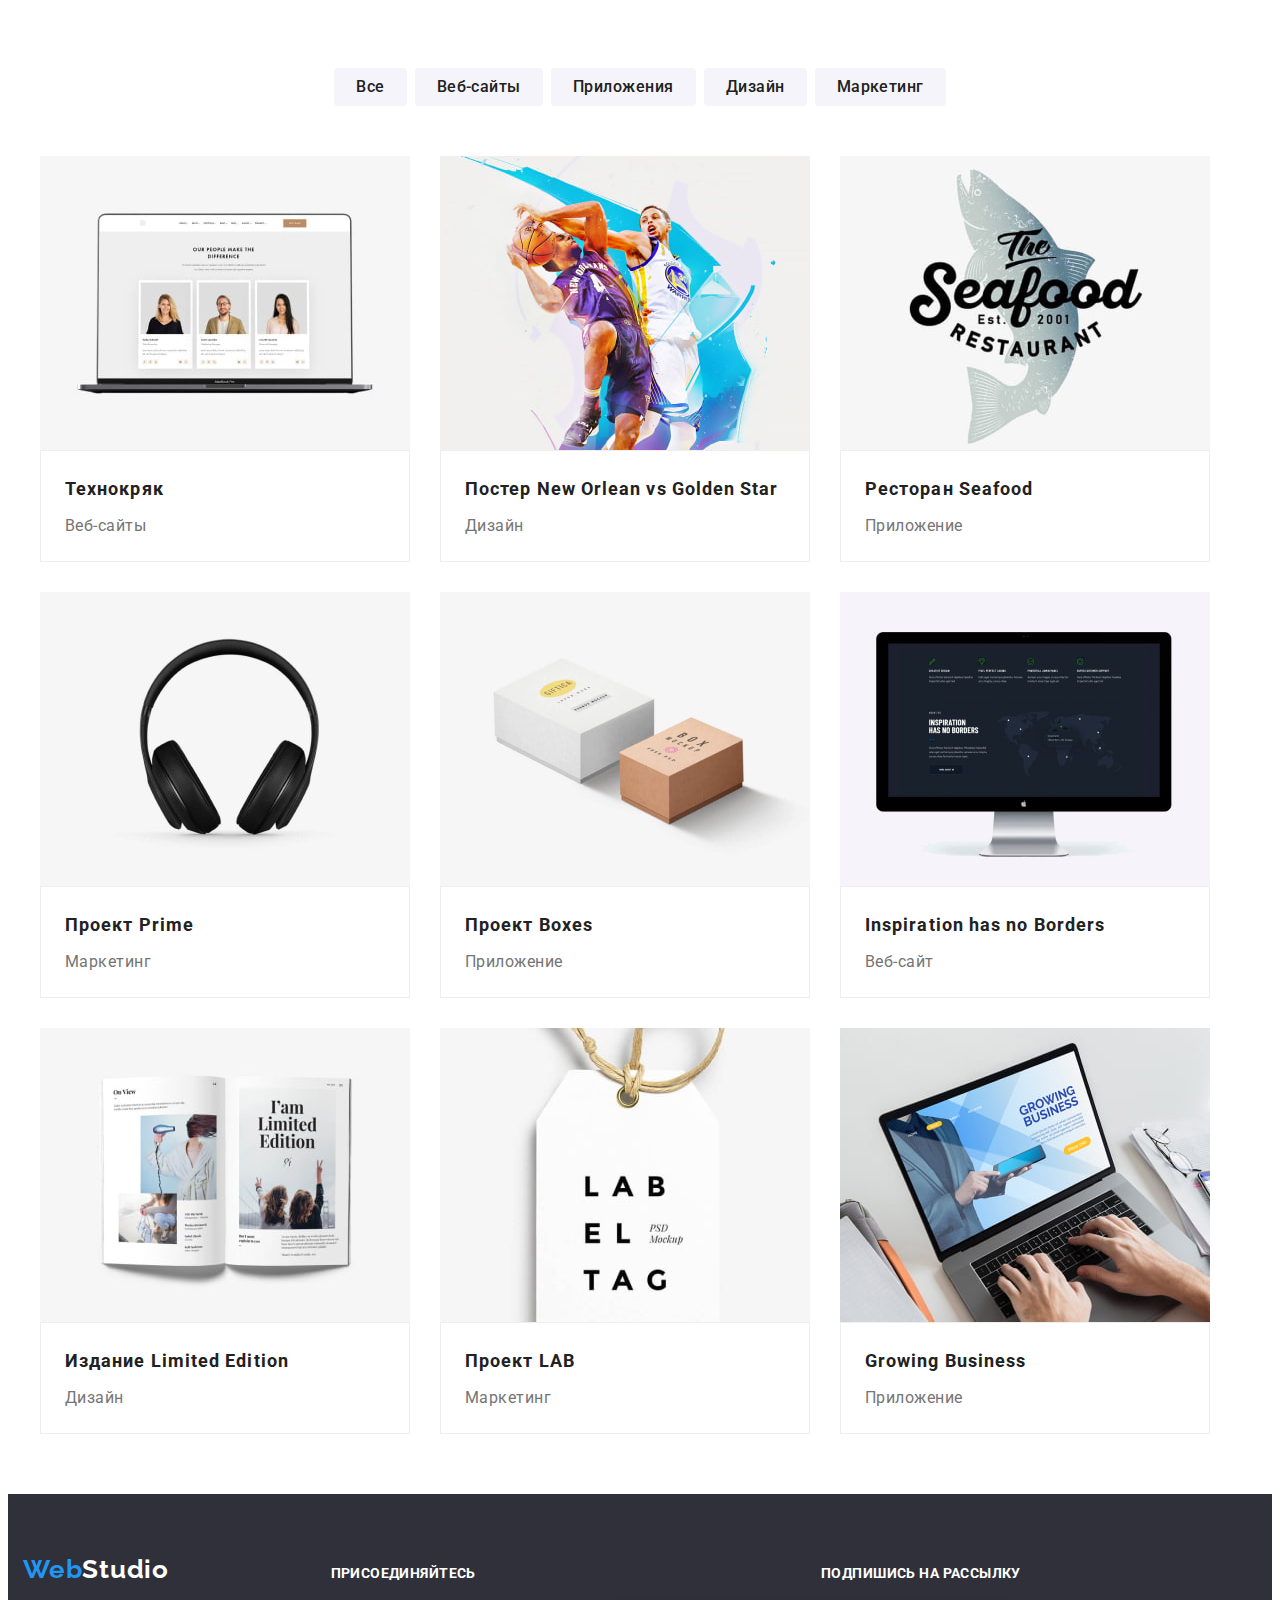
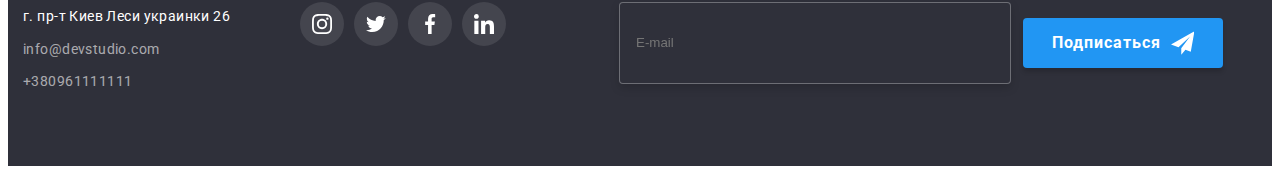
==== portfolio.html @ 196e8314 "Initial commit" ====
<!DOCTYPE html>
<html lang="en">
  <head>
    <meta charset="UTF-8" />
    <meta http-equiv="X-UA-Compatible" content="IE=edge" />
    <meta name="viewport" content="width=device-width, initial-scale=1.0" />
    <title>Портфолио</title>
    <link rel="preconnect" href="https://fonts.googleapis.com" />
    <link rel="preconnect" href="https://fonts.gstatic.com" crossorigin />
    <link
      href="https://fonts.googleapis.com/css2?family=Raleway:wght@700&family=Roboto:wght@400;500;700;900&display=swap"
      rel="stylesheet"
    />
    <link
      rel="stylesheet"
      href="https://cdnjs.cloudflare.com/ajax/libs/modern-normalize/1.1.0/modern-normalize.min.css"
      integrity="sha512-wpPYUAdjBVSE4KJnH1VR1HeZfpl1ub8YT/NKx4PuQ5NmX2tKuGu6U/JRp5y+Y8XG2tV+wKQpNHVUX03MfMFn9Q=="
      crossorigin="anonymous"
      referrerpolicy="no-referrer"
    />
    <link rel="stylesheet" href="./css/style.css" />
    <link rel="stylesheet" href="./css/main.min.css" />
  </head>
  <body class="body">
    <!--Шапка-->
    <!-- <header class="header">
      <div class="portfolio__container header__container">
        <a class="logo" href="" lang="en"
          >Web<span class="header__logo--accent">Studio</span></a
        >
        <nav class="navigation">
          <ul class="navigation__list items">
            <li class="link link__items">
              <a class="navigation__link site__nav" href="./index.html">Студия</a>
            </li>
            <li class="link link__items--current">
              <a class="navigation__link site__nav" href="./portfolio.html"
                >Портфолио</a
              >
            </li>
            <li class="link link__items">
              <a class="navigation__link site__nav" href="">Контакты</a>
            </li>
          </ul>
        </nav>
        <ul class="header__contacts">
          <li class="link">
            <a
              class="header__contacts--mail navigation"
              href="emailto:info@devstudio.com"> 
              <svg class="icon" width="16" height="12">
                <use href="./images/symbol-defs.svg#icon-envelope"></use>
              </svg>info@devstudio.com</a
            >
          </li>
          <li class="link">
            <a class="header__contacts--studio navigation" href="tel:+380961111111">
              <svg class="icon" width="10" height="16">
                <use href="./images/symbol-defs.svg#icon-mobile"></use>
              </svg>+380961111111</a
            >
          </li>
        </ul>
      </div>
    </header> -->
    <!--Уникальное меню-->
    <main>
      <!--Фильтр кнопки-->
      <section class="portfolio">
        <div class="portfolio__container">
          <ul class="button">
            <li class="portfolio__link link">
              <button class="portfolio__button--filter btn" type="button">
                Все
              </button>
            </li>
            <li class="portfolio__link link">
              <button class="portfolio__button--filter btn" type="button">
                Веб-сайты
              </button>
            </li>
            <li class="portfolio__link link">
              <button class="portfolio__button--filter btn" type="button">
                Приложения
              </button>
            </li>
            <li class="portfolio__link link">
              <button class="portfolio__button--filter btn" type="button">
                Дизайн
              </button>
            </li>
            <li class="portfolio__link link">
              <button class="portfolio__button--filter btn" type="button">
                Маркетинг
              </button>
            </li>
          </ul>
        </div>

        <!--Проекты-->
        <div class="portfolio__container">
          <h1 hidden>Портфолио</h1>
          <ul class="cards">
            <li class="cards__link link">
              <a class="gallery" href="">
                <div class="thumb">
                  <img
                    class="img"
                    src="./images/imgpor/por-1.jpg"
                    alt="Технокряк"
                    width="370"
                  />
                  <p class="overlay-text">
                    Ресурс предлагает комплексные предложения с разным уровнем
                    функционала и сервисов. Все это позволит посетителю получить
                    исчерпывающие сведения о компании или частном лице.
                  </p>
                </div>
                <div class="block__desk">
                  <h2 class="heading">Технокряк</h2>
                  <p class="desc">Веб-сайты</p>
                </div>
              </a>
            </li>
            <li class="cards__link link">
              <a class="gallery" href="">
                <div class="thumb">
                  <img
                    class="img"
                    src="./images/imgpor/por-2.jpg"
                    alt="Постер New Orlean vs Golden Star"
                    width="370"
                  />
                  <p class="overlay-text">
                    Ресурс предлагает комплексные предложения с разным уровнем
                    функционала и сервисов. Все это позволит посетителю получить
                    исчерпывающие сведения о компании или частном лице.
                  </p>
                </div>
                <div class="block__desk">
                  <h2 class="heading">Постер New Orlean vs Golden Star</h2>
                  <p class="desc">Дизайн</p>
                </div>
              </a>
            </li>
            <li class="cards__link link">
              <a class="gallery" href="">
                <div class="thumb">
                  <img
                    class="img"
                    src="./images/imgpor/por-3.jpg"
                    alt="Ресторан Seafood"
                    width="370"
                  />
                  <p class="overlay-text">
                    Ресурс предлагает комплексные предложения с разным уровнем
                    функционала и сервисов. Все это позволит посетителю получить
                    исчерпывающие сведения о компании или частном лице.
                  </p>
                </div>
                <div class="block__desk">
                  <h2 class="heading">Ресторан Seafood</h2>
                  <p class="desc">Приложение</p>
                </div>
              </a>
            </li>
            <li class="cards__link link">
              <a class="gallery" href="heading">
                <div class="thumb">
                  <img
                    class="img"
                    src="./images/imgpor/por-4.jpg"
                    alt="Проект Prime"
                    width="370"
                  />
                  <p class="overlay-text">
                    Ресурс предлагает комплексные предложения с разным уровнем
                    функционала и сервисов. Все это позволит посетителю получить
                    исчерпывающие сведения о компании или частном лице.
                  </p>
                </div>
                <div class="block__desk">
                  <h2 class="heading">Проект Prime</h2>
                  <p class="desc">Маркетинг</p>
                </div>
              </a>
            </li>
            <li class="cards__link link">
              <a class="gallery" href="">
                <div class="thumb">
                  <img
                    class="img"
                    src="./images/imgpor/por-5.jpg"
                    alt="Проект Boxes"
                    width="370"
                  />
                  <p class="overlay-text">
                    Ресурс предлагает комплексные предложения с разным уровнем
                    функционала и сервисов. Все это позволит посетителю получить
                    исчерпывающие сведения о компании или частном лице.
                  </p>
                </div>
                <div class="block__desk">
                  <h2 class="heading">Проект Boxes</h2>
                  <p class="desc">Приложение</p>
                </div>
              </a>
            </li>
            <li class="cards__link link">
              <a class="gallery" href="">
                <div class="thumb">
                  <img
                    class="img"
                    src="./images/imgpor/por-6.jpg"
                    alt="Inspiration has no Borders"
                    width="370"
                  />
                  <p class="overlay-text">
                    Ресурс предлагает комплексные предложения с разным уровнем
                    функционала и сервисов. Все это позволит посетителю получить
                    исчерпывающие сведения о компании или частном лице.
                  </p>
                </div>
                <div class="block__desk">
                  <h2 class="heading">Inspiration has no Borders</h2>
                  <p class="desc">Веб-сайт</p>
                </div>
              </a>
            </li>
            <li class="cards__link link">
              <a class="gallery" href="">
                <div class="thumb">
                  <img
                    class="img"
                    src="./images/imgpor/por-7.jpg"
                    alt="Издание Limited Edition"
                    width="370"
                  />
                  <p class="overlay-text">
                    Ресурс предлагает комплексные предложения с разным уровнем
                    функционала и сервисов. Все это позволит посетителю получить
                    исчерпывающие сведения о компании или частном лице.
                  </p>
                </div>
                <div class="block__desk">
                  <h2 class="heading">Издание Limited Edition</h2>
                  <p class="desc">Дизайн</p>
                </div>
              </a>
            </li>
            <li class="cards__link link">
              <a class="gallery" href="">
                <div class="thumb">
                  <img
                    class="img"
                    src="./images/imgpor/por-8.jpg"
                    alt="Проект LAB"
                    width="370"
                  />
                  <p class="overlay-text">
                    Ресурс предлагает комплексные предложения с разным уровнем
                    функционала и сервисов. Все это позволит посетителю получить
                    исчерпывающие сведения о компании или частном лице.
                  </p>
                </div>
                <div class="block__desk">
                  <h2 class="heading">Проект LAB</h2>
                  <p class="desc">Маркетинг</p>
                </div>
              </a>
            </li>
            <li class="cards__link link">
              <a class="gallery" href="">
                <div class="thumb">
                  <img
                    class="img"
                    src="./images/imgpor/por-9.jpg"
                    alt="Growing Business"
                    width="370"
                  />
                  <p class="overlay-text">
                    Ресурс предлагает комплексные предложения с разным уровнем
                    функционала и сервисов. Все это позволит посетителю получить
                    исчерпывающие сведения о компании или частном лице.
                  </p>
                </div>
                <div class="block__desk">
                  <h2 class="heading">Growing Business</h2>
                  <p class="desc">Приложение</p>
                </div>
              </a>
            </li>
          </ul>
        </div>
      </section>
    </main>
    <!--Футер-->
     <footer class="footer">
      <div class="portfolio__container footer__container">
        <div class="footer__adress">
        <a class="footer__logo logo" href="./index.html" lang="en"
          >Web<span class="footer__logo--accent">Studio</span></a
        >
        <address class="address">
          <ul class="address">
            <li class="address__link link">
              <a
                class="address-geo"
                href="https://www.google.com/maps/place/бул.+Леси+Украинки,+26,+Киев,+02000/@50.4265807,30.5361971,17z/data=!3m1!4b1!4m5!3m4!1s0x40d4cf0e033ecbe9:0x57a4dffefec77da0!8m2!3d50.4265807!4d30.5383858"
                target="_blank"
                rel="noopener noreferrer"
                >г. пр-т Киев Леси украинки 26</a
              >
            </li>
            <li class="address__link link">
              <a
                class="footer__address__contacts"
                href="emailto:info@devstudio.com"
                >info@devstudio.com</a
              >
            </li>
            <li class="address__link link">
              <a class="footer__address__contacts" href="tel:+380961111111"
                >+380961111111</a
              >
            </li>
          </ul>
        </div>
        <div class="social">
          <h2 class="footer__subject">ПРИСОЕДИНЯЙТЕСЬ</h2>
            <ul class="footer__team--link">
              <li class="footer__social__item">
                <a class="footer__social__link"
                   href=""target="_blank" rel="noopner norefferer" arial-label="иконка Instagram">
                    <svg class="footer__social__icon" width="20" height="20">
                      <use href="images/symbol-defs.svg#icon-instagram"></use>
                    </svg>
                </a>
              </li>
              <li class="footer__social__item">
                <a class="footer__social__link"
                   href=""target="_blank" rel="noopner norefferer" arial-label="иконка Twitter">
                    <svg class="footer__social__icon" width="20" height="20">
                      <use href="images/symbol-defs.svg#icon-twitter"></use>
                    </svg>
                </a>
              </li>
              <li class="footer__social__item">
                <a class="footer__social__link"
                   href=""target="_blank" rel="noopner norefferer" arial-label="иконка Facebook">
                    <svg class="footer__social__icon" width="20" height="20">
                      <use href="images/symbol-defs.svg#icon-facebook"></use>
                    </svg>
                </a>
              </li>
              <li class="footer__social__item">
                <a class="footer__social__link"
                   href=""target="_blank" rel="noopner norefferer" arial-label="иконка Linkedin">
                    <svg class="footer__social__icon" width="20" height="20">
                      <use href="images/symbol-defs.svg#icon-linkedin"></use>
                    </svg>
                </a>
              </li>
            </ul>
        </div>
        <div class="footer__social__form">
          <strong class="footer__subject__form">ПОДПИШИСЬ НА РАССЫЛКУ</strong>
            <form class="footer__form">
              <label for="footer__label__email">
                <input class="footer__email__input" type="email" name="newsletter" id="footer-email" placeholder="E-mail" />
              </label>
              <button class="submit__button" type="submit">Подписаться
              <svg class="send__icon" width="24" height="24">
                <use href="images/spritesvg/symbol-defs.svg#icon-icon-send"></use>
              </svg>
            </button>
            </form>
        </div>
        </address>
      </div>
    </footer> 
  </body>
</html>
---- css/style.css ----
/* ***************** */
/* Фильтр кнопки */
/* ***************** */
---- css/main.min.css ----
:root{--main-text-color: #212121;--secondary-text-color: #757575;--accent-color: #2196f3;--primery-white-color: #ffffff;--bg-color-ourteam: #e5e5e5;--bg-footer: #2f303a;--bg-color-section: #f5f4fa;--bg-color-title: #2f303a;--bg-color-btn-section: #188ce8;--footer-contacts-color: rgba(255, 255, 255, 0.6)}.html{-webkit-box-sizing:border-box;box-sizing:border-box}.body{color:var(--main-text-color);background-color:var(--primery-white-color);font-family:"Raleway", "Roboto", sans-serif;cursor:pointer;text-decoration:none}.container{padding-left:15px;padding-right:15px;margin-left:auto;margin-right:auto}@media screen and (min-width: 480px){.container{width:480px}}@media screen and (min-width: 768px){.container{width:768px}}@media screen and (min-width: 1200px){.container{width:1200px}}.portfolio__container{padding-left:15px;padding-right:15px;margin-left:auto;margin-right:auto}@media screen and (min-width: 480px){.portfolio__container{width:480px}}@media screen and (min-width: 768px){.portfolio__container{width:768px}}@media screen and (min-width: 1200px){.portfolio__container{width:1200px}}.h1,.h2,.h3,.h4,.h5,.h6,.p{margin:0}.img{display:block;width:100%}.link{list-style:none;letter-spacing:0.02em}.list{font-family:"Roboto";color:var(--secondary-text-color);font-weight:400;font-size:16px;line-height:1.38;text-align:center;letter-spacing:0.03em}.btn__hero{color:var(--bg-color-section);background-color:var(--accent-color);-webkit-box-shadow:0px 4px 4px rgba(0,0,0,0.15);box-shadow:0px 4px 4px rgba(0,0,0,0.15);border-radius:4px;border-color:transparent;cursor:pointer;font-weight:700;font-size:16px;line-height:1.87;display:-webkit-box;display:-ms-flexbox;display:flex;-webkit-box-align:center;-ms-flex-align:center;align-items:center;text-align:center;margin:0 auto;padding:10px 32px;letter-spacing:0.06em}.btn__hero:hover,.btn__hero:focus{background-color:#188ce8}.btn{color:var(--main-text-color);background-color:var(--bg-color-section);font-family:"Roboto";font-style:normal;font-weight:500;font-size:16px;line-height:1.62;text-align:center;cursor:pointer;letter-spacing:0.03em}.button{padding:0;margin-top:0;margin-bottom:50px}.portfolio__container .button{display:-webkit-box;display:-ms-flexbox;display:flex;-webkit-box-align:center;-ms-flex-align:center;align-items:center;-webkit-box-pack:center;-ms-flex-pack:center;justify-content:center}@media screen and (max-width: 767.98px){.portfolio__container .button{-ms-flex-wrap:wrap;flex-wrap:wrap;-webkit-box-pack:start;-ms-flex-pack:start;justify-content:flex-start;margin-top:0;margin-bottom:40px;margin-left:0}}@media screen and (min-width: 768px) and (max-width: 1199.98px){.portfolio__container .button{margin-bottom:30px}}@media screen and (max-width: 1199.98px){.portfolio{padding-top:94px;padding-bottom:94px}}@media screen and (min-width: 480px){.portfolio{padding-top:60px;padding-bottom:60px}}.portfolio__button--filter{padding:6px 22px;border:none;border-radius:4px;background-color:var(--bg-color-section);-webkit-transition:250ms cubic-bezier(0.4, 0, 0.2, 1);transition:250ms cubic-bezier(0.4, 0, 0.2, 1)}.portfolio__button--filter:hover,.portfolio__button--filter:focus{color:var(--primery-white-color);background-color:var(--accent-color);-webkit-box-shadow:0px 3px 1px rgba(0,0,0,0.1),0px 1px 2px rgba(0,0,0,0.08),0px 2px 2px rgba(0,0,0,0.12);box-shadow:0px 3px 1px rgba(0,0,0,0.1),0px 1px 2px rgba(0,0,0,0.08),0px 2px 2px rgba(0,0,0,0.12);border-radius:4px}.portfolio .portfolio__link{margin-right:8px}@media screen and (max-width: 767.98px){.portfolio__link{margin-bottom:15px}}.portfolio .portfolio__link:last-child{margin-right:0px}.form__btn{font-weight:700;font-size:16px;line-height:1.87;display:-webkit-box;display:-ms-flexbox;display:flex;-webkit-box-align:center;-ms-flex-align:center;align-items:center;text-align:center;margin-left:auto;margin-right:auto;padding:10px 55px;letter-spacing:0.06em;-webkit-box-shadow:0px 4px 4px rgba(0,0,0,0.15);box-shadow:0px 4px 4px rgba(0,0,0,0.15);border-radius:4px;cursor:pointer;-webkit-transition:250ms cubic-bezier(0.4, 0, 0.2, 1);transition:250ms cubic-bezier(0.4, 0, 0.2, 1)}.modal__btn{-webkit-box-align:center;-ms-flex-align:center;align-items:center;-webkit-box-pack:center;-ms-flex-pack:center;justify-content:center;display:-webkit-box;display:-ms-flexbox;display:flex;position:absolute;top:8px;right:8px;width:30px;height:30px;background-color:var(--primery-white-color);border:1px solid rgba(0,0,0,0.1);border-radius:50%;padding:0;cursor:pointer;-webkit-transition:background-color 250ms cubic-bezier(0.4, 0, 0.2, 1);transition:background-color 250ms cubic-bezier(0.4, 0, 0.2, 1)}.submit__button{display:-webkit-box;display:-ms-flexbox;display:flex;-webkit-box-align:center;-ms-flex-align:center;align-items:center;-webkit-box-pack:center;-ms-flex-pack:center;justify-content:center;width:200px;height:50px;font-family:"Roboto";font-weight:700;font-size:16px;line-height:1.87;letter-spacing:0.06em;color:var(--primery-white-color);padding:10px 29px;border:none;background-color:var(--accent-color);-webkit-box-shadow:0px 4px 4px rgba(0,0,0,0.15);box-shadow:0px 4px 4px rgba(0,0,0,0.15);border-radius:4px;cursor:pointer;-webkit-transition:background-color 250ms cubic-bezier(0.4, 0, 0.2, 1);transition:background-color 250ms cubic-bezier(0.4, 0, 0.2, 1)}@media screen and (min-width: 480px){.submit__button{margin:0 auto 0 auto}}.submit__button:hover,.submit__button:focus{background-color:var(--bg-color-btn-section);-webkit-transition:background-color 250ms cubic-bezier(0.4, 0, 0.2, 1);transition:background-color 250ms cubic-bezier(0.4, 0, 0.2, 1)}.logo{padding-top:24px;margin-right:93px;padding-bottom:25px;color:var(--accent-color);font-family:"Raleway";font-weight:700;font-size:26px;line-height:1.19;letter-spacing:0.03em}@media screen and (max-width: 767.98px){.logo{margin-right:auto}}@media screen and (min-width: 768px) and (max-width: 1199.98px){.logo{margin-right:88px;padding-right:0}}.header__logo--accent{color:var(--main-text-color);font-family:"Raleway";font-weight:700;font-size:26px;line-height:1.19;letter-spacing:0.03em}.footer__logo--accent{color:var(--primery-white-color)}.footer__logo{padding:0}@media screen and (max-width: 767.98px){.footer__logo{display:-webkit-box;display:-ms-flexbox;display:flex;-webkit-box-align:baseline;-ms-flex-align:baseline;align-items:baseline;margin-left:auto;margin-right:auto;margin-bottom:20px;width:154px;height:28px}}@media screen and (min-width: 768px) and (max-width: 1199.98px){.footer__logo{margin:0 auto 0 auto;width:154px;height:28px;-webkit-box-align:baseline;-ms-flex-align:baseline;align-items:baseline}}@media screen and (min-width: 1200px){.footer__logo{display:block;margin-right:0;margin-bottom:20px}}.backdrop{position:fixed;width:100%;height:100%;top:0;left:0;background-color:rgba(0,0,0,0.2);z-index:10;-webkit-transition:opacity 1000ms cubic-bezier(0.4, 0, 0.2, 1),visiblity 1000ms cubic-bezier(0.4, 0, 0.2, 1);transition:opacity 1000ms cubic-bezier(0.4, 0, 0.2, 1),visiblity 1000ms cubic-bezier(0.4, 0, 0.2, 1)}.backdrop.is-hidden{opacity:0;visibility:hidden;pointer-events:none}.modal__form{padding:40px}.form__title,.form__group,.form__label,.form__message,.form__checkbox{display:block}.form-title{font-family:"Roboto";font-weight:700;font-weight:700;font-size:20px;line-height:1.15;text-align:center;letter-spacing:0.03em;color:var(--main-text-color);margin-bottom:12px}.form__group{display:-webkit-box;display:-ms-flexbox;display:flex;-webkit-box-orient:vertical;-webkit-box-direction:normal;-ms-flex-direction:column;flex-direction:column;position:relative;text-align:left;width:100%;margin-bottom:10px}.form__group--policy{display:-webkit-box;display:-ms-flexbox;display:flex;-webkit-box-orient:vertical;-webkit-box-direction:normal;-ms-flex-direction:column;flex-direction:column;position:relative;text-align:left;width:100%;margin-bottom:20px;font-family:"Roboto";line-height:1.16;letter-spacing:0.01em;cursor:pointer;color:#757575}.form__label{margin-bottom:4px;font-weight:400;font-size:12px;font-family:"Roboto";line-height:1.16;letter-spacing:0.01em;cursor:pointer;color:#757575}.form__input{height:40px;padding:12px;padding-left:42px;border:1px solid rgba(33,33,33,0.2);border-radius:4px;outline:transparent;cursor:pointer;-webkit-transition:250ms cubic-bezier(0.4, 0, 0.2, 1);transition:250ms cubic-bezier(0.4, 0, 0.2, 1)}.form__input:hover,.form__input:focus{outline:1px solid var(--accent-color);-webkit-transition:250ms cubic-bezier(0.4, 0, 0.2, 1);transition:250ms cubic-bezier(0.4, 0, 0.2, 1)}.form__input:hover ~ .form__icon{fill:var(--accent-color);-webkit-transition:250ms cubic-bezier(0.4, 0, 0.2, 1);transition:250ms cubic-bezier(0.4, 0, 0.2, 1)}.form__input:focus ~ .form__icon{fill:var(--accent-color);-webkit-transition:250ms cubic-bezier(0.4, 0, 0.2, 1);transition:250ms cubic-bezier(0.4, 0, 0.2, 1)}.form__icon{position:absolute;top:50%;left:12px;-webkit-transform:translateY(20%);transform:translateY(20%);-webkit-transition:250ms cubic-bezier(0.4, 0, 0.2, 1);transition:250ms cubic-bezier(0.4, 0, 0.2, 1)}.form__icon:hover,.form__icon:focus{fill:var(--accent-color)}.form__message{resize:none;height:120px;padding:12px 16px;border:1px solid rgba(33,33,33,0.2);border-radius:4px;font-family:"Roboto";font-weight:400;font-size:14px;line-height:1.14px;letter-spacing:0.01em;-webkit-transition:250ms cubic-bezier(0.4, 0, 0.2, 1);transition:250ms cubic-bezier(0.4, 0, 0.2, 1)}.form__message:hover,.form__message:focus{outline:1px solid var(--accent-color);-webkit-transition:250ms cubic-bezier(0.4, 0, 0.2, 1);transition:250ms cubic-bezier(0.4, 0, 0.2, 1)}.form__checkbox{display:-webkit-box;display:-ms-flexbox;display:flex;-webkit-box-align:center;-ms-flex-align:center;align-items:center;margin-bottom:20px;margin-bottom:30px}.form-checkbox-desc{font-family:"Roboto";font-weight:400;font-size:14px;line-height:24px;letter-spacing:0.03em;color:#757575}.form__conf{color:var(--accent-color);font-family:"Roboto";font-weight:400;font-size:14px;line-height:1.71;letter-spacing:0.03em;border-bottom:1px solid var(--accent-color);-webkit-transition:bacground-color 250ms cubic-bezier(0.4, 0, 0.2, 1);transition:bacground-color 250ms cubic-bezier(0.4, 0, 0.2, 1)}.form__conf:hover,.form__conf:focus{color:var(--bg-color-btn-section)}.checkbox__custom{width:16px;height:15px;margin-right:8px;display:-webkit-box;display:-ms-flexbox;display:flex;-webkit-box-align:center;-ms-flex-align:center;align-items:center;-webkit-box-pack:center;-ms-flex-pack:center;justify-content:center;outline:1px solid;outline-offset:-2px;border-radius:4px;-webkit-transition:250ms cubic-bezier(0.4, 0, 0.2, 1);transition:250ms cubic-bezier(0.4, 0, 0.2, 1)}.checkbox:checked+.checkbox__custom{background-color:var(--accent-color);outline:var(--bg-color-btn-section)}.checkbox__custom__icon{opacity:0;-webkit-transition:opacity 250ms cubic-bezier(0.4, 0, 0.2, 1);transition:opacity 250ms cubic-bezier(0.4, 0, 0.2, 1)}.checkbox:checked+.checkbox__custom .checkbox__custom__icon{opacity:1}.visually-hidden{visibility:hidden}.modal__wrapper{position:absolute;top:50%;left:50%;-webkit-transform:translate(-50%, -50%);transform:translate(-50%, -50%);width:528px;background-color:var(--primery-white-color);-webkit-box-shadow:0px 1px 3px rgba(0,0,0,0.12),0px 1px 1px rgba(0,0,0,0.14),0px 2px 1px rgba(0,0,0,0.2);box-shadow:0px 1px 3px rgba(0,0,0,0.12),0px 1px 1px rgba(0,0,0,0.14),0px 2px 1px rgba(0,0,0,0.2);border-radius:4px;-webkit-animation-name:visible-modal;animation-name:visible-modal;-webkit-animation-duration:2500ms;animation-duration:2500ms;-webkit-animation-timing-function:linear;animation-timing-function:linear}@-webkit-keyframes visible-modal{0%{opacity:0;-webkit-transform:scale(0.2);transform:scale(0.2)}50%{opacity:0.5;-webkit-transform:translate(-50%, -50%);transform:translate(-50%, -50%)}100%{visibility:visible;opacity:1;-webkit-transform:translate(-50%, -50%);transform:translate(-50%, -50%)}}@keyframes visible-modal{0%{opacity:0;-webkit-transform:scale(0.2);transform:scale(0.2)}50%{opacity:0.5;-webkit-transform:translate(-50%, -50%);transform:translate(-50%, -50%)}100%{visibility:visible;opacity:1;-webkit-transform:translate(-50%, -50%);transform:translate(-50%, -50%)}}.modal__icon{-webkit-transform:rotate(0deg);transform:rotate(0deg);color:var(--main-text-color);-webkit-transition:color, -webkit-transform;transition:color, -webkit-transform;transition:color, transform;transition:color, transform, -webkit-transform;-webkit-transition-duration:250ms;transition-duration:250ms;-webkit-transition-timing-function:linear;transition-timing-function:linear;-webkit-transition-delay:0;transition-delay:0;padding:0}.modal__icon:hover,.modal__icon:hover{color:var(--secondary-text-color);-webkit-transform:rotate(180deg);transform:rotate(180deg);fill:var(--accent-color)}.social__networks{margin:0}.social__networks--list{display:-webkit-box;display:-ms-flexbox;display:flex;-webkit-box-align:center;-ms-flex-align:center;align-items:center;-webkit-box-pack:center;-ms-flex-pack:center;justify-content:center;padding:0}.social__item:not(:last-child){margin-right:10px}.social__item{display:-webkit-box;display:-ms-flexbox;display:flex;-webkit-box-align:center;-ms-flex-align:center;align-items:center;-webkit-box-pack:center;-ms-flex-pack:center;justify-content:center;background-color:var(--primery-white-color);border-radius:50%}.social__link{width:44px;height:44px;background-color:var(--primery-white-color);border-radius:50%;display:-webkit-box;display:-ms-flexbox;display:flex;-webkit-box-align:center;-ms-flex-align:center;align-items:center;-webkit-box-pack:center;-ms-flex-pack:center;justify-content:center;-webkit-transition:250ms cubic-bezier(0.4, 0, 0.2, 1);transition:250ms cubic-bezier(0.4, 0, 0.2, 1)}.social__link:hover,.social__link:focus{background-color:var(--accent-color)}.social__icon{fill:#afb1b8;background-color:transparent}.social__link:hover .social__icon,.social__link:focus .social__icon{fill:var(--primery-white-color)}.footer__subject{color:var(--primery-white-color);font-family:"Roboto";font-weight:700;font-size:14px;line-height:1.14;letter-spacing:0.03em;margin-top:0;margin-bottom:20px}@media screen and (min-width: 480px){.footer__subject{text-align:center}}@media screen and (max-width: 767.98px){.social{margin-left:auto;margin-right:auto;margin-bottom:20px}}@media screen and (min-width: 768px){.social{margin:0 auto 60px 0;-webkit-box-align:center;-ms-flex-align:center;align-items:center}}@media screen and (min-width: 1200px){.social{margin-top:12px;margin-right:auto}}.footer__team--link{display:-webkit-box;display:-ms-flexbox;display:flex;-webkit-box-align:center;-ms-flex-align:center;align-items:center;-webkit-box-pack:center;-ms-flex-pack:center;justify-content:center;padding-left:0;margin:0;list-style:none}.footer__social__item:not(:last-child){margin-right:10px}.footer__social__link{width:44px;height:44px;display:-webkit-box;display:-ms-flexbox;display:flex;-webkit-box-align:center;-ms-flex-align:center;align-items:center;-webkit-box-pack:center;-ms-flex-pack:center;justify-content:center;background-color:rgba(255,255,255,0.1);border-radius:50%;-webkit-transition:250ms cubic-bezier(0.4, 0, 0.2, 1);transition:250ms cubic-bezier(0.4, 0, 0.2, 1)}.footer__social__link:hover,.footer__social__link:focus{background-color:var(--accent-color)}.footer__social__icon{fill:var(--primery-white-color)}@media screen and (min-width: 480px){.footer__social__form{display:-webkit-box;display:-ms-flexbox;display:flex;text-align:center;-webkit-box-orient:vertical;-webkit-box-direction:normal;-ms-flex-direction:column;flex-direction:column}}@media screen and (min-width: 768px) and (max-width: 1199.98px){.footer__social__form{margin-left:auto;margin-right:auto}}@media screen and (min-width: 1200px){.footer__social__form{-webkit-box-sizing:border-box;box-sizing:border-box}}.clients__title{margin-top:0}@media screen and (min-width: 480px){.clients__title{margin-bottom:30px}}@media screen and (min-width: 1200px){.clients__title{margin-bottom:50px}}.list{list-style:none}.clients__list{padding-left:0;margin:0}@media screen and (max-width: 767.98px){.clients__list{display:-webkit-box;display:-ms-flexbox;display:flex;-webkit-box-align:center;-ms-flex-align:center;align-items:center;-ms-flex-wrap:wrap;flex-wrap:wrap}}@media screen and (min-width: 768px) and (max-width: 1199.98px){.clients__list{display:-webkit-box;display:-ms-flexbox;display:flex;-ms-flex-wrap:wrap;flex-wrap:wrap;-webkit-box-pack:center;-ms-flex-pack:center;justify-content:center}}@media screen and (min-width: 1200px){.clients__list{display:-webkit-box;display:-ms-flexbox;display:flex;-webkit-box-align:center;-ms-flex-align:center;align-items:center;-webkit-box-pack:center;-ms-flex-pack:center;justify-content:center}}.clients__item{margin-right:30px}@media screen and (max-width: 767.98px){.clients__item{-ms-flex-preferred-size:calc((100% - 1 * 30px) / 2);flex-basis:calc((100% - 1 * 30px) / 2);margin-bottom:30px}}@media screen and (min-width: 768px) and (max-width: 1199.98px){.clients__item{-ms-flex-preferred-size:calc((100% - 2 * 30px) / 3);flex-basis:calc((100% - 2 * 30px) / 3);margin-bottom:30px}}@media screen and (min-width: 1200px){.clients__item{padding:0}}@media screen and (min-width: 1200px){.clients__item:last-child{margin-right:0}}@media screen and (max-width: 767.98px){.clients__item:nth-child(2n+2){margin-right:0}}@media screen and (min-width: 768px) and (max-width: 1199.98px){.clients__item:nth-child(3n){margin:0}}.clients__link{height:92px;display:-webkit-box;display:-ms-flexbox;display:flex;-webkit-box-pack:center;-ms-flex-pack:center;justify-content:center;-webkit-box-align:center;-ms-flex-align:center;align-items:center;color:#afb1b8;border:1px solid #afb1b8;border-radius:4px;-webkit-transition:250ms cubic-bezier(0.4, 0, 0.2, 1);transition:250ms cubic-bezier(0.4, 0, 0.2, 1)}@media screen and (max-width: 767.98px){.clients__link{width:210}}@media screen and (min-width: 768px) and (max-width: 1199.98px){.clients__link{width:226px}}@media screen and (min-width: 1200px){.clients__link{width:170px}}.clients__link:hover,.clients__link:focus{color:var(--accent-color);border:1px solid var(--accent-color)}.clients__icon{fill:currentColor}.footer{padding-top:60px;padding-bottom:60px;background-color:var(--bg-footer);font-family:"Roboto", sans-serif;cursor:pointer;text-decoration:none}.footer__container{display:-webkit-box;display:-ms-flexbox;display:flex}@media screen and (max-width: 767.98px){.footer__container{display:-webkit-box;display:-ms-flexbox;display:flex;-ms-flex-wrap:wrap;flex-wrap:wrap;-webkit-box-align:baseline;-ms-flex-align:baseline;align-items:baseline;-webkit-box-orient:vertical;-webkit-box-direction:normal;-ms-flex-direction:column;flex-direction:column}}@media screen and (min-width: 768px){.footer__container{-ms-flex-wrap:wrap;flex-wrap:wrap;-webkit-box-orient:horizontal;-webkit-box-direction:normal;-ms-flex-direction:row;flex-direction:row;-webkit-box-align:baseline;-ms-flex-align:baseline;align-items:baseline;margin:0}}@media screen and (max-width: 767.98px){.footer__adress{margin-top:0;margin-bottom:60px;margin-left:auto;margin-right:auto;text-align:center}}@media screen and (min-width: 768px) and (max-width: 1199.98px){.footer__adress{margin-right:165px;text-align:center;margin-bottom:60px;margin-left:auto}}@media screen and (min-width: 1200px){.footer__adress{margin-right:70px}}.address{font-family:"Roboto"}@media screen and (max-width: 767.98px){.address{padding:0;margin:0}}@media screen and (min-width: 1200px){.address{margin:0;padding:0}}.address :hover,.address :focus{color:var(--accent-color)}.address-geo{color:var(--primery-white-color);font-family:"Roboto";font-style:normal;font-weight:400;font-size:14px;line-height:1.71;letter-spacing:0.03em;-webkit-transition:250ms cubic-bezier(0.4, 0, 0.2, 1);transition:250ms cubic-bezier(0.4, 0, 0.2, 1)}.footer__address__contacts{color:var(--footer-contacts-color);font-family:"Roboto";font-style:normal;font-weight:400;font-size:14px;line-height:1.71;letter-spacing:0.03em;-webkit-transition:250ms cubic-bezier(0.4, 0, 0.2, 1);transition:250ms cubic-bezier(0.4, 0, 0.2, 1)}.footer__address__contacts :hover,.footer__address__contacts :focus{color:var(--accent-color)}@media screen and (min-width: 480px){.address__link{margin-bottom:8px}}@media screen and (min-width: 1200px){.address__link{margin-bottom:9px}}.address__link:last-child{margin-bottom:0}.footer__subject__form{display:block;color:var(--primery-white-color);font-family:"Roboto";font-weight:700;font-size:14px;line-height:1.14;letter-spacing:0.03em;margin-top:12px;margin-bottom:20px}@media screen and (max-width: 767.98px){.footer__subject__form{margin-left:auto;margin-right:auto}}.footer__form{display:-webkit-box;display:-ms-flexbox;display:flex;-webkit-box-align:center;-ms-flex-align:center;align-items:center;-webkit-text-decoration:column;text-decoration:column}@media screen and (min-width: 480px){.footer__form{display:-webkit-box;display:-ms-flexbox;display:flex;-webkit-box-align:center;-ms-flex-align:center;align-items:center;-webkit-text-decoration:column;text-decoration:column;-ms-flex-wrap:wrap;flex-wrap:wrap;margin-left:auto;margin-right:auto}}@media screen and (min-width: 768px) and (max-width: 1199.98px){.footer__form{display:-webkit-box;display:-ms-flexbox;display:flex;-webkit-box-align:center;-ms-flex-align:center;align-items:center;-webkit-box-orient:vertical;-webkit-box-direction:normal;-ms-flex-direction:column;flex-direction:column;-ms-flex-wrap:wrap;flex-wrap:wrap;margin-left:auto;margin-right:auto}}.footer__email__input{width:358px;height:50px;padding:15px 16px;margin-right:12px;background-color:var(--bg-footer);border:1px solid rgba(255,255,255,0.3);-webkit-filter:drop-shadow(0px 4px 4px rgba(0,0,0,0.15));filter:drop-shadow(0px 4px 4px rgba(0,0,0,0.15));border-radius:4px;cursor:pointer;-webkit-transition:250ms cubic-bezier(0.4, 0, 0.2, 1);transition:250ms cubic-bezier(0.4, 0, 0.2, 1);color:var(--secondary-text-color)}@media screen and (max-width: 767.98px){.footer__email__input{width:450px;margin:0 0 20px 0}}@media screen and (min-width: 768px) and (max-width: 1199.98px){.footer__email__input{width:450px;margin-bottom:20px;margin-right:0}}.footer__email__input:hover,.footer__email__input:focus{border:1px solid var(--accent-color);-webkit-transition:250ms cubic-bezier(0.4, 0, 0.2, 1);transition:250ms cubic-bezier(0.4, 0, 0.2, 1)}.send__icon{fill:currentColor;margin-left:10px}.header{color:var(--main-text-color);background-color:var(--primery-white-color);font-family:"Roboto", sans-serif;border-bottom:1px solid #ececec}.header__container{display:-webkit-box;display:-ms-flexbox;display:flex;-webkit-box-align:center;-ms-flex-align:center;align-items:center;margin:auto;-webkit-box-pack:center;-ms-flex-pack:center;justify-content:center}.navigation{font-family:"Roboto", sans-serif;font-style:normal;font-weight:700;font-size:26px;line-height:1.19;letter-spacing:0.03em}@media screen and (max-width: 767.98px){.navigation{display:none}}.site__nav{color:var(--main-text-color);font-family:"Roboto", sans-serif;font-weight:500;font-size:14px;line-height:1.14}.navigation__list{display:-webkit-box;display:-ms-flexbox;display:flex;-webkit-box-align:center;-ms-flex-align:center;align-items:center;margin:0}.link__items{margin-right:50px}.link__items:last-child{margin-right:0px}.items{padding:0;margin:0}.items :hover,.items :focus,.items.current,.items :active{color:var(--accent-color)}.navigation__link{position:relative;display:block;padding-top:32px;padding-bottom:32px;-webkit-transition:250ms cubic-bezier(0.4, 0, 0.2, 1);transition:250ms cubic-bezier(0.4, 0, 0.2, 1)}.navigation__link :hover,.navigation__link :focus{color:var(--accent-color);display:block}.header__contacts{display:-webkit-box;display:-ms-flexbox;display:flex;margin-top:0;margin-left:auto;margin-bottom:0;-webkit-box-align:center;-ms-flex-align:center;align-items:center;padding:0}@media screen and (max-width: 767.98px){.header__contacts{display:none}}@media screen and (min-width: 768px) and (max-width: 1199.98px){.header__contacts{-ms-flex-wrap:wrap;flex-wrap:wrap;margin-left:84px}}.header__contacts :hover,.header__contacts :focus{color:var(--accent-color)}.header__contacts--studio{display:-webkit-box;display:-ms-flexbox;display:flex;-webkit-box-align:center;-ms-flex-align:center;align-items:center;-webkit-box-pack:center;-ms-flex-pack:center;justify-content:center;padding-top:32px;padding-bottom:32px;color:var(--secondary-text-color);font-family:"Roboto";font-style:normal;font-weight:500;font-size:14px;line-height:1.14;letter-spacing:0.02em;-webkit-transition:250ms cubic-bezier(0.4, 0, 0.2, 1);transition:250ms cubic-bezier(0.4, 0, 0.2, 1)}@media screen and (min-width: 768px) and (max-width: 1199.98px){.header__contacts--studio{padding:0;font-size:12px;line-height:1.16}}.header__contacts--mail{display:-webkit-box;display:-ms-flexbox;display:flex;-webkit-box-align:center;-ms-flex-align:center;align-items:center;-webkit-box-pack:center;-ms-flex-pack:center;justify-content:center;padding-top:32px;padding-bottom:32px;margin-right:50px;color:var(--secondary-text-color);font-family:"Roboto";font-style:normal;font-weight:500;font-size:14px;line-height:1.14;letter-spacing:0.02em;-webkit-transition:250ms cubic-bezier(0.4, 0, 0.2, 1);transition:250ms cubic-bezier(0.4, 0, 0.2, 1)}@media screen and (min-width: 768px) and (max-width: 1199.98px){.header__contacts--mail{margin-right:0;padding:0 0 10px 0;font-size:12px;line-height:1.16}}.link__items--current>.navigation__link::after{position:absolute;content:"";display:block;bottom:0;left:0%;width:100%;height:4px;border-radius:2px;background-color:var(--accent-color)}.link__items--current{margin-right:50px}.icon{margin-right:10px;fill:currentColor}a{text-decoration:none}.section{padding-top:60px;padding-bottom:60px}@media screen and (min-width: 1200px){.section{padding-top:94px;padding-bottom:94px}}.hero{text-align:center}.hero__container{max-width:1600px;padding-top:118px;padding-bottom:118px;margin-left:auto;margin-right:auto;background-image:-webkit-gradient(linear, left top, right top, from(rgba(47,48,58,0.4)), to(rgba(47,48,58,0.4))),url(../images/hero/hero.jpg);background-image:linear-gradient(to right, rgba(47,48,58,0.4), rgba(47,48,58,0.4)),url(../images/hero/hero.jpg);background-repeat:no-repeat;background-position:center;background-size:cover;background-color:var(--bg-color-title)}@media screen and (min-width: 1200px){.hero__container{padding-top:200px;padding-bottom:200px}}.hero__title{width:360px;margin-top:0;margin-right:auto;margin-bottom:30px;margin-left:auto;color:var(--primery-white-color);font-family:"Roboto", sans-serif;font-weight:900;font-size:26px;line-height:1.61;text-align:center;letter-spacing:0.06em;text-transform:uppercase}@media screen and (min-width: 1200px){.hero__title{width:696px;font-size:44px;line-height:1.36}}.btn-section :hover{color:var(--primery-white-color);background-color:var(--accent-color)}.btn-section :focus{color:var(--main-text-color);background-color:var(--bg-color-btn-section)}.heading{font-family:"Roboto";font-weight:700;font-size:18px;line-height:2;letter-spacing:0.06em;color:var(--main-text-color)}.desc{font-family:"Roboto";color:var(--secondary-text-color);font-weight:400;font-size:16px;line-height:1.87;letter-spacing:0.03em}@media screen and (max-width: 767.98px){.cards{margin:0;padding:0}}@media screen and (min-width: 768px){.cards{display:-webkit-box;display:-ms-flexbox;display:flex;-ms-flex-wrap:wrap;flex-wrap:wrap;margin-top:0;margin-bottom:-30px;padding-left:0}}@media screen and (min-width: 1200px){.cards{margin-bottom:0;margin-top:-30px;padding:0px;display:-webkit-box;display:-ms-flexbox;display:flex;-ms-flex-wrap:wrap;flex-wrap:wrap}}.cards__link{-webkit-box-sizing:border-box;box-sizing:border-box;background:var(--primery-white-color);-webkit-transition:250ms cubic-bezier(0.4, 0, 0.2, 1);transition:250ms cubic-bezier(0.4, 0, 0.2, 1);overflow:hidden}@media screen and (max-width: 767.98px){.cards__link{width:450px;margin:0 0 30px 0;padding:0}}@media screen and (min-width: 768px) and (max-width: 1199.98px){.cards__link{width:calc((100% - 60px) / 2);margin-right:30px;margin-bottom:30px}}@media screen and (min-width: 1200px){.cards__link{width:370;margin-top:30px;margin-left:0;margin-right:30px}}.cards__link:hover,.cards__link:focus{-webkit-box-shadow:0px 1px 1px rgba(0,0,0,0.12),0px 4px 4px rgba(0,0,0,0.06),1px 4px 6px rgba(0,0,0,0.16);box-shadow:0px 1px 1px rgba(0,0,0,0.12),0px 4px 4px rgba(0,0,0,0.06),1px 4px 6px rgba(0,0,0,0.16)}@media screen and (min-width: 1200px){.cards__link:nth-child(3n){margin-right:0}.cards__link:last-child(-n+3){margin-bottom:0}}@media screen and (min-width: 768px) and (max-width: 1199.98px){.cards__link:nth-child(2n){margin:0}}@media screen and (min-width: 768px) and (max-width: 1199.98px){.cards__link:last-child{margin:0}}.thumb{position:relative;overflow:hidden}@media screen and (min-width: 768px) and (max-width: 1199.98px){.gallery{height:100%;display:-webkit-box;display:-ms-flexbox;display:flex;-webkit-box-orient:vertical;-webkit-box-direction:normal;-ms-flex-direction:column;flex-direction:column}}.block__desk{display:block;width:370;padding:20px 24px;border:1px solid #eeeeee;-webkit-box-flex:1;-ms-flex-positive:1;flex-grow:1}.block__desk .heading{margin-bottom:4px;margin-top:0}.block__desk .desc{margin:0}.overlay-text{position:absolute;width:100%;height:100%;padding:63px 24px;margin:0;font-family:"Roboto";font-weight:400;font-size:18px;line-height:1.56;letter-spacing:0.03em;color:var(--primery-white-color);background-color:rgba(33,150,243,0.9);opacity:0;-webkit-transition:250ms cubic-bezier(0.4, 0, 0.2, 1);transition:250ms cubic-bezier(0.4, 0, 0.2, 1)}.gallery:hover .overlay-text,.gallery:hover .overlay-text{-webkit-transform:translateY(-100%);transform:translateY(-100%);opacity:1}.subtitles{padding-bottom:10px;margin:0;color:var(--main-text-color);font-family:"Roboto";font-weight:700;font-size:14px;line-height:1.14;letter-spacing:0.03em;text-transform:uppercase}@media screen and (max-width: 767.98px){.subtitles{display:-webkit-box;display:-ms-flexbox;display:flex;-webkit-box-pack:center;-ms-flex-pack:center;justify-content:center;-webkit-box-align:center;-ms-flex-align:center;align-items:center}}.text{margin:0;color:var(--secondary-text-color);font-family:"Roboto";font-weight:400;font-size:14px;line-height:1.71;letter-spacing:0.03em}@media screen and (min-width: 768px){.special__container{display:-webkit-box;display:-ms-flexbox;display:flex}}.special__link{margin:0px}@media screen and (min-width: 768px){.special__link{display:-webkit-box;display:-ms-flexbox;display:flex;-ms-flex-wrap:wrap;flex-wrap:wrap;-webkit-box-pack:center;-ms-flex-pack:center;justify-content:center}}@media screen and (min-width: 1200px){.special__link{display:-webkit-box;display:-ms-flexbox;display:flex;-ms-flex-wrap:nowrap;flex-wrap:nowrap;-webkit-box-pack:center;-ms-flex-pack:center;justify-content:center;margin:0;padding-right:30px}}.special__link:last-child{padding-right:0px}.special__list{margin-bottom:30px}@media screen and (min-width: 768px){.special__list{-ms-flex-preferred-size:calc((100% - 1 * 30px) / 2);flex-basis:calc((100% - 1 * 30px) / 2);margin-right:30px}}@media screen and (min-width: 1200px){.special__list{-ms-flex-preferred-size:calc((100% - 3 * 30px) / 4);flex-basis:calc((100% - 3 * 30px) / 4);margin-right:30px;margin-bottom:0px}}@media screen and (min-width: 768px){.special__list:nth-child(2n+2){margin:0}}@media screen and (min-width: 1200px){.special__list:nth-child(2n+2){margin-right:30px}}@media screen and (min-width: 1200px){.special__list:last-child{margin-right:0}}.list__icon:hover,.list__icon:focus{fill:var(--accent-color)}.special__list__icon{width:270px;height:120px;background-color:#f5f4fa;border-radius:4px;margin-bottom:30px;display:-webkit-box;display:-ms-flexbox;display:flex;-webkit-box-pack:center;-ms-flex-pack:center;justify-content:center;-webkit-box-align:center;-ms-flex-align:center;align-items:center}@media screen and (min-width: 480px){.special__list__icon{width:100%}}@media screen and (min-width: 768px){.special__list__icon{width:354px;height:120px}}@media screen and (min-width: 1200px){.special__list__icon{width:270px;height:120px}}.team{color:var(--bg-color-section);background:#f5f4fa}@media screen and (max-width: 767.98px){.work__team--link{display:-webkit-box;display:-ms-flexbox;display:flex;-webkit-box-align:center;-ms-flex-align:center;align-items:center;-webkit-box-orient:vertical;-webkit-box-direction:normal;-ms-flex-direction:column;flex-direction:column;margin:0px;padding:0}}@media screen and (min-width: 768px){.work__team--link{display:-webkit-box;display:-ms-flexbox;display:flex;-ms-flex-wrap:wrap;flex-wrap:wrap;-webkit-box-pack:center;-ms-flex-pack:center;justify-content:center;margin:0px;padding:0}}@media screen and (min-width: 1200px){.work__team--link{display:-webkit-box;display:-ms-flexbox;display:flex;-webkit-box-align:center;-ms-flex-align:center;align-items:center;padding-left:0;margin:0}}.team__list{background:#f5f4fa}@media screen and (max-width: 767.98px){.team__list{margin-bottom:30px;width:450px;height:622px}}@media screen and (min-width: 768px) and (max-width: 1199.98px){.team__list{margin-right:30px;margin-bottom:30px;width:354px;height:536px}}@media screen and (min-width: 1200px){.team__list{margin-right:30px;width:270px}}@media screen and (min-width: 768px) and (max-width: 1199.98px){.team__list:nth-child(2n+2){margin:0}}@media screen and (min-width: 1200px){.team__list:last-child{margin-right:0}}.personal{background-color:var(--primery-white-color);-webkit-box-shadow:0px 1px 3px rgba(0,0,0,0.12),0px 1px 1px rgba(0,0,0,0.14),0px 2px 1px rgba(0,0,0,0.2);box-shadow:0px 1px 3px rgba(0,0,0,0.12),0px 1px 1px rgba(0,0,0,0.14),0px 2px 1px rgba(0,0,0,0.2);border-radius:0px 0px 4px 4px}.personal__team{display:block;padding-top:30px}@media screen and (min-width: 480px){.personal__team{padding-bottom:24px}}@media screen and (min-width: 1200px){.personal__team{padding-bottom:30px}}.personal__team .caption{margin-top:0;margin-bottom:10px}.personal__team .list{margin-top:0;margin-bottom:16px}.caption{font-family:"Roboto";color:var(--main-text-color);font-weight:500;font-size:16px;line-height:1.18;text-align:center;letter-spacing:0.03em}.work__subtitles__team{margin-top:0}@media screen and (min-width: 480px){.work__subtitles__team{margin-bottom:30px}}@media screen and (min-width: 1200px){.work__subtitles__team{margin-bottom:50px}}.subject{color:var(--main-text-color);font-family:"Roboto";font-weight:700;text-align:center;letter-spacing:0.03em}@media screen and (min-width: 480px){.subject{font-size:28px;line-height:1.17}}@media screen and (min-width: 1200px){.subject{font-size:36px;line-height:1.16}}.work__container{display:block}@media screen and (max-width: 1199.98px){.work__container{display:none;padding-top:0}}.work__subtitles{margin-top:0;margin-bottom:50px}.special__link{padding:0}.work__list{position:relative;margin-right:30px}.special__link>.work__list{-ms-flex-preferred-size:370px;flex-basis:370px}.work__list:last-child{padding-right:0}.work{position:absolute;display:-webkit-box;display:-ms-flexbox;display:flex;width:100%;height:70px;bottom:0;left:0;font-family:"Roboto";font-weight:700;font-size:14px;line-height:1.14;text-align:center;-webkit-box-align:center;-ms-flex-align:center;align-items:center;-webkit-box-pack:center;-ms-flex-pack:center;justify-content:center;letter-spacing:0.03em;text-transform:uppercase;margin:0;color:var(--primery-white-color);background-color:rgba(47,48,58,0.8)}.menu__button{display:-webkit-inline-box;display:-ms-inline-flexbox;display:inline-flex;margin:0;padding:0;border:none;background-color:transparent;margin-left:auto;padding-top:10px;z-index:1000}@media screen and (min-width: 768px){.menu__button{display:none}}.menu__button:hover,.menu__button:focus{fill:var(--accent-color)}.menu__button .menu__icon{display:none}.menu__button.is-open .menu__icon{display:block}.menu__button.is-open .menu__close{display:none}.menu-container{position:absolute;top:0;width:100%;height:100%;left:0;z-index:900;background-color:var(--main-background-color);padding:48px 40px;-webkit-box-shadow:0px 4px 8px rgba(0,0,0,0.04),0px 2px 4px rgba(0,0,0,0.08),0px 1px 3px rgba(0,0,0,0.16);box-shadow:0px 4px 8px rgba(0,0,0,0.04),0px 2px 4px rgba(0,0,0,0.08),0px 1px 3px rgba(0,0,0,0.16);-webkit-box-orient:vertical;-webkit-box-direction:normal;-ms-flex-direction:column;flex-direction:column;-webkit-box-pack:justify;-ms-flex-pack:justify;justify-content:space-between}@media screen and (min-width: 768px){.menu-container{display:none}}.menu-container.is-open{display:-webkit-box;display:-ms-flexbox;display:flex}.menu-nav__item:not(:last-child){margin-bottom:32px}.menu-nav__link{text-decoration:none;font-family:"Roboto";font-style:normal;font-weight:500;font-size:40px;line-height:1.17;letter-spacing:0.02em;cursor:pointer;color:var(--secondary-text-color)}.menu-nav__link--current{color:var(--accent-color)}.menu-contacts{margin-top:auto}.menu-contacts__item:not(:last-child){margin-bottom:32px}.menu-contacts__phone{text-decoration:none;font-family:"Roboto";font-style:normal;font-weight:500;font-size:34px;line-height:1.17;letter-spacing:0.02em;color:var(--accent-color)}.menu-contacts__mail{text-decoration:none;font-family:"Roboto";font-style:normal;font-weight:500;font-size:24px;line-height:1.16;letter-spacing:0.02em;color:var(--main-text-color)}.menu-socials{display:-webkit-box;display:-ms-flexbox;display:flex;margin:0;margin-top:64px;padding-right:auto}.menu-socials__link{text-decoration:none;font-family:"Roboto";font-style:normal;font-weight:500;font-size:18px;line-height:1.22;letter-spacing:0.02em;color:var(--accent-color)}.menu-socials__item:not(:last-child){border-right:1px solid;color:rgba(33,33,33,0.2)}.menu-socials__item{padding:0 15px}
/*# sourceMappingURL=main.min.css.map */
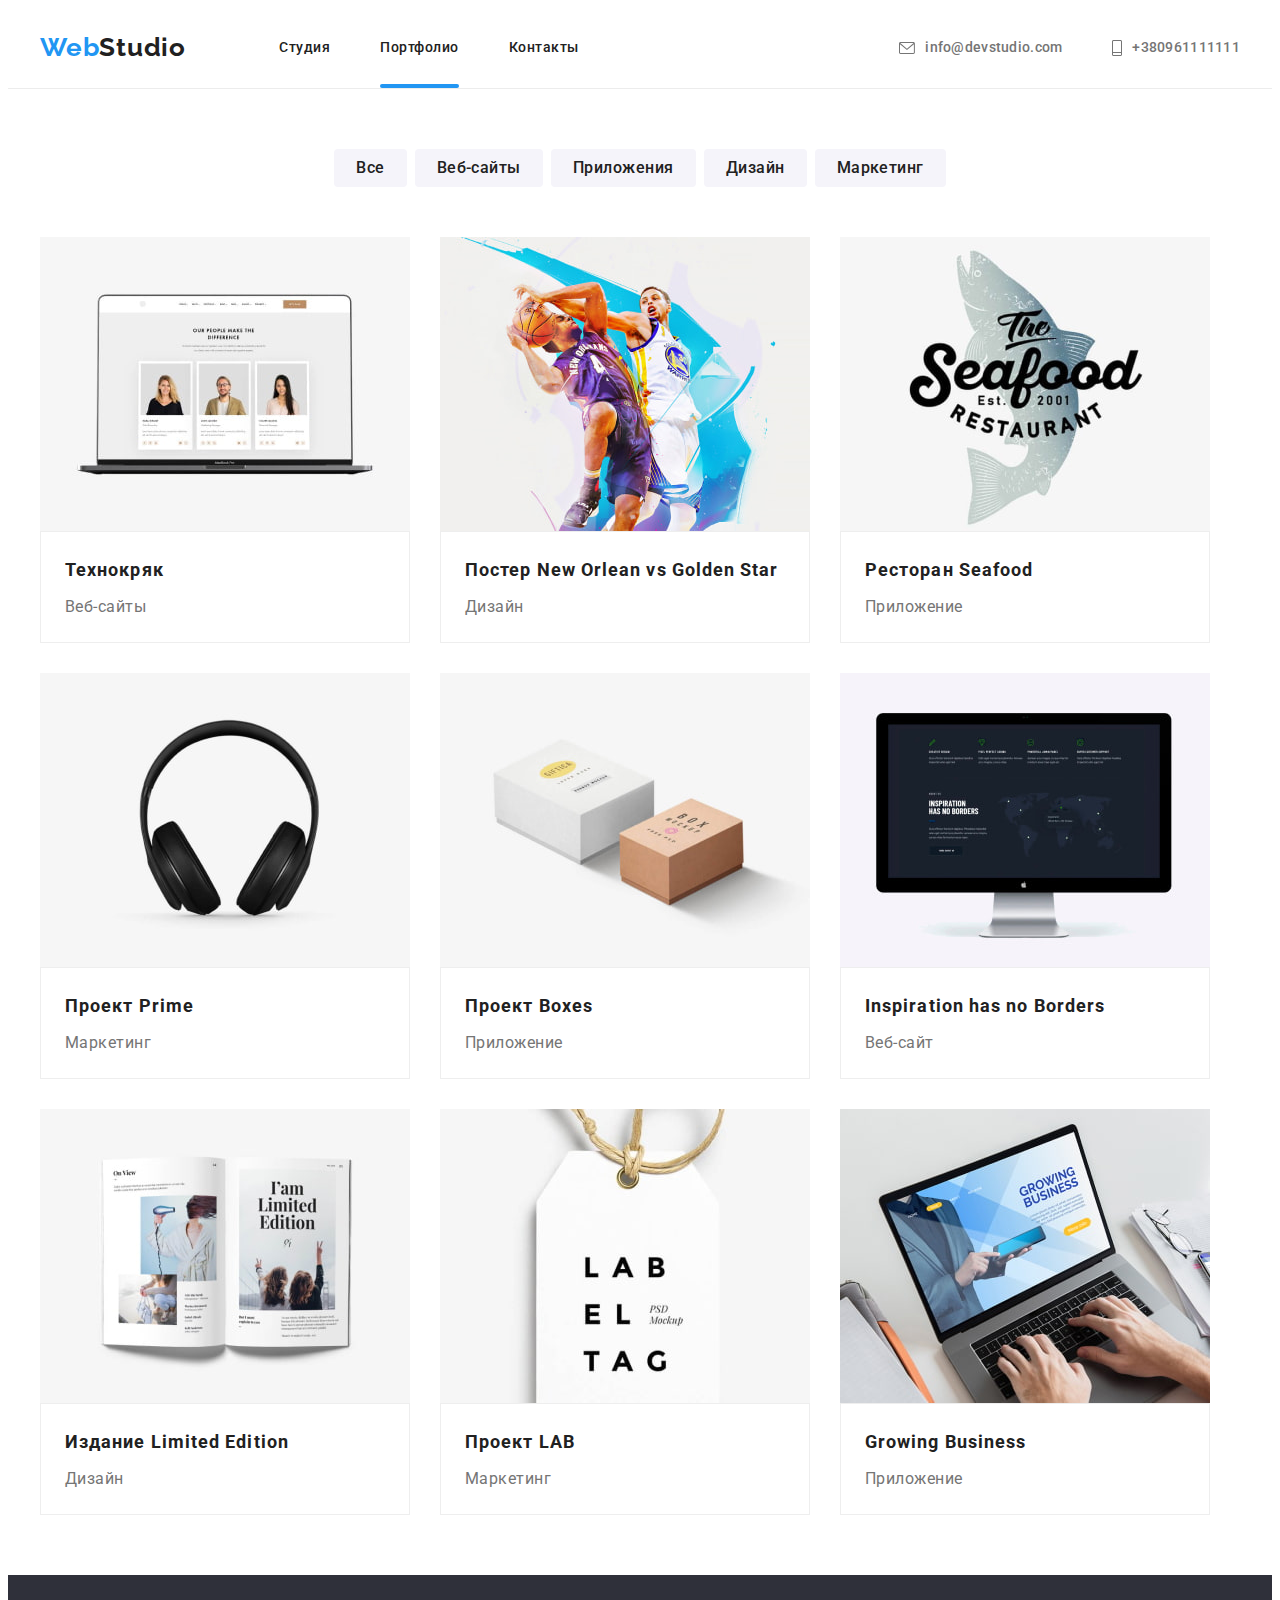
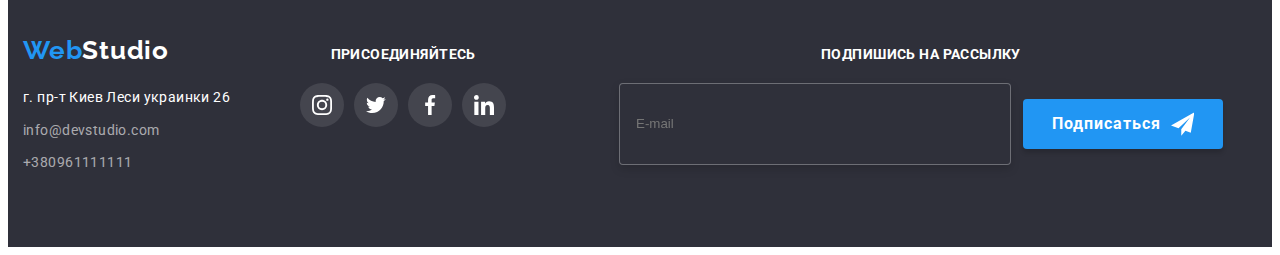
==== commit cdfaf1f8: "дз 8-03" ====
--- a/portfolio.html
+++ b/portfolio.html
@@ -23,11 +23,18 @@
   </head>
   <body class="body">
     <!--Шапка-->
-    <!-- <header class="header">
+     <header class="header"> 
       <div class="portfolio__container header__container">
         <a class="logo" href="" lang="en"
           >Web<span class="header__logo--accent">Studio</span></a
         >
+        <button class="menu-toggle--open js-open-menu" type="button" aria-controls="mobile-menu"
+            aria-expanded="false" data-menu-button>
+            <svg class="icon-open-menu" width="40" height="40" aria-label="Мобильное меню">
+              <use class="icon-menu" href="./images/symbol-defs 2.svg#icon-menu_burger">
+              </use>
+            </svg>
+          </button>
         <nav class="navigation">
           <ul class="navigation__list items">
             <li class="link link__items">
@@ -61,8 +68,51 @@
             >
           </li>
         </ul>
+         <!-- Mobile menu -->
+    <div class="menu-container js-menu-container" id="mobile-menu">
+        <button class="menu-toggle--close js-close-menu">
+            <svg class="icon-close-menu" width="40" height="40" aria-label="Мобильное меню">
+                <use class="icon-cross" href="./images/symbol-defs 2.svg#icon-close_40px">
+                </use>
+            </svg>
+        </button>
+        <ul class="mobile-menu__nav">
+            <li class="mobile-menu__item link">
+                <a href="" class="mobile-menu__nav-link nav__link--active">Студия</a>
+            </li>
+            <li class="mobile-menu__item link">
+                <a href="" class="mobile-menu__nav-link">Портфолио</a>
+            </li>
+            <li class="mobile-menu__item link">
+                <a href="" class="mobile-menu__nav-link">Контакты</a>
+            </li>
+        </ul>
+        <ul class="mobile-menu__contacts">
+            <li class="mobile-menu__item link">
+                <a href="tel:+380961111111" class="mobile-menu__contacts-link-tel">+38 096 111 11 11</a>
+            </li>
+            <li class="mobile-menu__item link">
+                <a href="mailto:info@devstudio.com" class="mobile-menu__contacts-link-mail">info@devstudio.com</a>
+            </li>
+        </ul>
+        <ul class="mobile-menu__socials">
+            <li class="mobile-menu__items link">
+                <a href="" class="mobile-menu__socials-link">Instagram</a>
+            </li>
+            <li class="mobile-menu__items link">
+                <a href="" class="mobile-menu__socials-link">Twitter</a>
+            </li>
+            <li class="mobile-menu__items link">
+                <a href="" class="mobile-menu__socials-link">Facebook</a>
+            </li>
+            <li class="mobile-menu__items link">
+                <a href="" class="mobile-menu__socials-link">LinkedIn</a>
+            </li>
+        </ul>
+
+    </div>
       </div>
-    </header> -->
+    </header> 
     <!--Уникальное меню-->
     <main>
       <!--Фильтр кнопки-->
@@ -379,5 +429,6 @@
         </address>
       </div>
     </footer> 
+     <script src="./js/button-menu.js"></script>
   </body>
 </html>
--- a/css/main.min.css
+++ b/css/main.min.css
@@ -1,2 +1,2 @@
-:root{--main-text-color: #212121;--secondary-text-color: #757575;--accent-color: #2196f3;--primery-white-color: #ffffff;--bg-color-ourteam: #e5e5e5;--bg-footer: #2f303a;--bg-color-section: #f5f4fa;--bg-color-title: #2f303a;--bg-color-btn-section: #188ce8;--footer-contacts-color: rgba(255, 255, 255, 0.6)}.html{-webkit-box-sizing:border-box;box-sizing:border-box}.body{color:var(--main-text-color);background-color:var(--primery-white-color);font-family:"Raleway", "Roboto", sans-serif;cursor:pointer;text-decoration:none}.container{padding-left:15px;padding-right:15px;margin-left:auto;margin-right:auto}@media screen and (min-width: 480px){.container{width:480px}}@media screen and (min-width: 768px){.container{width:768px}}@media screen and (min-width: 1200px){.container{width:1200px}}.portfolio__container{padding-left:15px;padding-right:15px;margin-left:auto;margin-right:auto}@media screen and (min-width: 480px){.portfolio__container{width:480px}}@media screen and (min-width: 768px){.portfolio__container{width:768px}}@media screen and (min-width: 1200px){.portfolio__container{width:1200px}}.h1,.h2,.h3,.h4,.h5,.h6,.p{margin:0}.img{display:block;width:100%}.link{list-style:none;letter-spacing:0.02em}.list{font-family:"Roboto";color:var(--secondary-text-color);font-weight:400;font-size:16px;line-height:1.38;text-align:center;letter-spacing:0.03em}.btn__hero{color:var(--bg-color-section);background-color:var(--accent-color);-webkit-box-shadow:0px 4px 4px rgba(0,0,0,0.15);box-shadow:0px 4px 4px rgba(0,0,0,0.15);border-radius:4px;border-color:transparent;cursor:pointer;font-weight:700;font-size:16px;line-height:1.87;display:-webkit-box;display:-ms-flexbox;display:flex;-webkit-box-align:center;-ms-flex-align:center;align-items:center;text-align:center;margin:0 auto;padding:10px 32px;letter-spacing:0.06em}.btn__hero:hover,.btn__hero:focus{background-color:#188ce8}.btn{color:var(--main-text-color);background-color:var(--bg-color-section);font-family:"Roboto";font-style:normal;font-weight:500;font-size:16px;line-height:1.62;text-align:center;cursor:pointer;letter-spacing:0.03em}.button{padding:0;margin-top:0;margin-bottom:50px}.portfolio__container .button{display:-webkit-box;display:-ms-flexbox;display:flex;-webkit-box-align:center;-ms-flex-align:center;align-items:center;-webkit-box-pack:center;-ms-flex-pack:center;justify-content:center}@media screen and (max-width: 767.98px){.portfolio__container .button{-ms-flex-wrap:wrap;flex-wrap:wrap;-webkit-box-pack:start;-ms-flex-pack:start;justify-content:flex-start;margin-top:0;margin-bottom:40px;margin-left:0}}@media screen and (min-width: 768px) and (max-width: 1199.98px){.portfolio__container .button{margin-bottom:30px}}@media screen and (max-width: 1199.98px){.portfolio{padding-top:94px;padding-bottom:94px}}@media screen and (min-width: 480px){.portfolio{padding-top:60px;padding-bottom:60px}}.portfolio__button--filter{padding:6px 22px;border:none;border-radius:4px;background-color:var(--bg-color-section);-webkit-transition:250ms cubic-bezier(0.4, 0, 0.2, 1);transition:250ms cubic-bezier(0.4, 0, 0.2, 1)}.portfolio__button--filter:hover,.portfolio__button--filter:focus{color:var(--primery-white-color);background-color:var(--accent-color);-webkit-box-shadow:0px 3px 1px rgba(0,0,0,0.1),0px 1px 2px rgba(0,0,0,0.08),0px 2px 2px rgba(0,0,0,0.12);box-shadow:0px 3px 1px rgba(0,0,0,0.1),0px 1px 2px rgba(0,0,0,0.08),0px 2px 2px rgba(0,0,0,0.12);border-radius:4px}.portfolio .portfolio__link{margin-right:8px}@media screen and (max-width: 767.98px){.portfolio__link{margin-bottom:15px}}.portfolio .portfolio__link:last-child{margin-right:0px}.form__btn{font-weight:700;font-size:16px;line-height:1.87;display:-webkit-box;display:-ms-flexbox;display:flex;-webkit-box-align:center;-ms-flex-align:center;align-items:center;text-align:center;margin-left:auto;margin-right:auto;padding:10px 55px;letter-spacing:0.06em;-webkit-box-shadow:0px 4px 4px rgba(0,0,0,0.15);box-shadow:0px 4px 4px rgba(0,0,0,0.15);border-radius:4px;cursor:pointer;-webkit-transition:250ms cubic-bezier(0.4, 0, 0.2, 1);transition:250ms cubic-bezier(0.4, 0, 0.2, 1)}.modal__btn{-webkit-box-align:center;-ms-flex-align:center;align-items:center;-webkit-box-pack:center;-ms-flex-pack:center;justify-content:center;display:-webkit-box;display:-ms-flexbox;display:flex;position:absolute;top:8px;right:8px;width:30px;height:30px;background-color:var(--primery-white-color);border:1px solid rgba(0,0,0,0.1);border-radius:50%;padding:0;cursor:pointer;-webkit-transition:background-color 250ms cubic-bezier(0.4, 0, 0.2, 1);transition:background-color 250ms cubic-bezier(0.4, 0, 0.2, 1)}.submit__button{display:-webkit-box;display:-ms-flexbox;display:flex;-webkit-box-align:center;-ms-flex-align:center;align-items:center;-webkit-box-pack:center;-ms-flex-pack:center;justify-content:center;width:200px;height:50px;font-family:"Roboto";font-weight:700;font-size:16px;line-height:1.87;letter-spacing:0.06em;color:var(--primery-white-color);padding:10px 29px;border:none;background-color:var(--accent-color);-webkit-box-shadow:0px 4px 4px rgba(0,0,0,0.15);box-shadow:0px 4px 4px rgba(0,0,0,0.15);border-radius:4px;cursor:pointer;-webkit-transition:background-color 250ms cubic-bezier(0.4, 0, 0.2, 1);transition:background-color 250ms cubic-bezier(0.4, 0, 0.2, 1)}@media screen and (min-width: 480px){.submit__button{margin:0 auto 0 auto}}.submit__button:hover,.submit__button:focus{background-color:var(--bg-color-btn-section);-webkit-transition:background-color 250ms cubic-bezier(0.4, 0, 0.2, 1);transition:background-color 250ms cubic-bezier(0.4, 0, 0.2, 1)}.logo{padding-top:24px;margin-right:93px;padding-bottom:25px;color:var(--accent-color);font-family:"Raleway";font-weight:700;font-size:26px;line-height:1.19;letter-spacing:0.03em}@media screen and (max-width: 767.98px){.logo{margin-right:auto}}@media screen and (min-width: 768px) and (max-width: 1199.98px){.logo{margin-right:88px;padding-right:0}}.header__logo--accent{color:var(--main-text-color);font-family:"Raleway";font-weight:700;font-size:26px;line-height:1.19;letter-spacing:0.03em}.footer__logo--accent{color:var(--primery-white-color)}.footer__logo{padding:0}@media screen and (max-width: 767.98px){.footer__logo{display:-webkit-box;display:-ms-flexbox;display:flex;-webkit-box-align:baseline;-ms-flex-align:baseline;align-items:baseline;margin-left:auto;margin-right:auto;margin-bottom:20px;width:154px;height:28px}}@media screen and (min-width: 768px) and (max-width: 1199.98px){.footer__logo{margin:0 auto 0 auto;width:154px;height:28px;-webkit-box-align:baseline;-ms-flex-align:baseline;align-items:baseline}}@media screen and (min-width: 1200px){.footer__logo{display:block;margin-right:0;margin-bottom:20px}}.backdrop{position:fixed;width:100%;height:100%;top:0;left:0;background-color:rgba(0,0,0,0.2);z-index:10;-webkit-transition:opacity 1000ms cubic-bezier(0.4, 0, 0.2, 1),visiblity 1000ms cubic-bezier(0.4, 0, 0.2, 1);transition:opacity 1000ms cubic-bezier(0.4, 0, 0.2, 1),visiblity 1000ms cubic-bezier(0.4, 0, 0.2, 1)}.backdrop.is-hidden{opacity:0;visibility:hidden;pointer-events:none}.modal__form{padding:40px}.form__title,.form__group,.form__label,.form__message,.form__checkbox{display:block}.form-title{font-family:"Roboto";font-weight:700;font-weight:700;font-size:20px;line-height:1.15;text-align:center;letter-spacing:0.03em;color:var(--main-text-color);margin-bottom:12px}.form__group{display:-webkit-box;display:-ms-flexbox;display:flex;-webkit-box-orient:vertical;-webkit-box-direction:normal;-ms-flex-direction:column;flex-direction:column;position:relative;text-align:left;width:100%;margin-bottom:10px}.form__group--policy{display:-webkit-box;display:-ms-flexbox;display:flex;-webkit-box-orient:vertical;-webkit-box-direction:normal;-ms-flex-direction:column;flex-direction:column;position:relative;text-align:left;width:100%;margin-bottom:20px;font-family:"Roboto";line-height:1.16;letter-spacing:0.01em;cursor:pointer;color:#757575}.form__label{margin-bottom:4px;font-weight:400;font-size:12px;font-family:"Roboto";line-height:1.16;letter-spacing:0.01em;cursor:pointer;color:#757575}.form__input{height:40px;padding:12px;padding-left:42px;border:1px solid rgba(33,33,33,0.2);border-radius:4px;outline:transparent;cursor:pointer;-webkit-transition:250ms cubic-bezier(0.4, 0, 0.2, 1);transition:250ms cubic-bezier(0.4, 0, 0.2, 1)}.form__input:hover,.form__input:focus{outline:1px solid var(--accent-color);-webkit-transition:250ms cubic-bezier(0.4, 0, 0.2, 1);transition:250ms cubic-bezier(0.4, 0, 0.2, 1)}.form__input:hover ~ .form__icon{fill:var(--accent-color);-webkit-transition:250ms cubic-bezier(0.4, 0, 0.2, 1);transition:250ms cubic-bezier(0.4, 0, 0.2, 1)}.form__input:focus ~ .form__icon{fill:var(--accent-color);-webkit-transition:250ms cubic-bezier(0.4, 0, 0.2, 1);transition:250ms cubic-bezier(0.4, 0, 0.2, 1)}.form__icon{position:absolute;top:50%;left:12px;-webkit-transform:translateY(20%);transform:translateY(20%);-webkit-transition:250ms cubic-bezier(0.4, 0, 0.2, 1);transition:250ms cubic-bezier(0.4, 0, 0.2, 1)}.form__icon:hover,.form__icon:focus{fill:var(--accent-color)}.form__message{resize:none;height:120px;padding:12px 16px;border:1px solid rgba(33,33,33,0.2);border-radius:4px;font-family:"Roboto";font-weight:400;font-size:14px;line-height:1.14px;letter-spacing:0.01em;-webkit-transition:250ms cubic-bezier(0.4, 0, 0.2, 1);transition:250ms cubic-bezier(0.4, 0, 0.2, 1)}.form__message:hover,.form__message:focus{outline:1px solid var(--accent-color);-webkit-transition:250ms cubic-bezier(0.4, 0, 0.2, 1);transition:250ms cubic-bezier(0.4, 0, 0.2, 1)}.form__checkbox{display:-webkit-box;display:-ms-flexbox;display:flex;-webkit-box-align:center;-ms-flex-align:center;align-items:center;margin-bottom:20px;margin-bottom:30px}.form-checkbox-desc{font-family:"Roboto";font-weight:400;font-size:14px;line-height:24px;letter-spacing:0.03em;color:#757575}.form__conf{color:var(--accent-color);font-family:"Roboto";font-weight:400;font-size:14px;line-height:1.71;letter-spacing:0.03em;border-bottom:1px solid var(--accent-color);-webkit-transition:bacground-color 250ms cubic-bezier(0.4, 0, 0.2, 1);transition:bacground-color 250ms cubic-bezier(0.4, 0, 0.2, 1)}.form__conf:hover,.form__conf:focus{color:var(--bg-color-btn-section)}.checkbox__custom{width:16px;height:15px;margin-right:8px;display:-webkit-box;display:-ms-flexbox;display:flex;-webkit-box-align:center;-ms-flex-align:center;align-items:center;-webkit-box-pack:center;-ms-flex-pack:center;justify-content:center;outline:1px solid;outline-offset:-2px;border-radius:4px;-webkit-transition:250ms cubic-bezier(0.4, 0, 0.2, 1);transition:250ms cubic-bezier(0.4, 0, 0.2, 1)}.checkbox:checked+.checkbox__custom{background-color:var(--accent-color);outline:var(--bg-color-btn-section)}.checkbox__custom__icon{opacity:0;-webkit-transition:opacity 250ms cubic-bezier(0.4, 0, 0.2, 1);transition:opacity 250ms cubic-bezier(0.4, 0, 0.2, 1)}.checkbox:checked+.checkbox__custom .checkbox__custom__icon{opacity:1}.visually-hidden{visibility:hidden}.modal__wrapper{position:absolute;top:50%;left:50%;-webkit-transform:translate(-50%, -50%);transform:translate(-50%, -50%);width:528px;background-color:var(--primery-white-color);-webkit-box-shadow:0px 1px 3px rgba(0,0,0,0.12),0px 1px 1px rgba(0,0,0,0.14),0px 2px 1px rgba(0,0,0,0.2);box-shadow:0px 1px 3px rgba(0,0,0,0.12),0px 1px 1px rgba(0,0,0,0.14),0px 2px 1px rgba(0,0,0,0.2);border-radius:4px;-webkit-animation-name:visible-modal;animation-name:visible-modal;-webkit-animation-duration:2500ms;animation-duration:2500ms;-webkit-animation-timing-function:linear;animation-timing-function:linear}@-webkit-keyframes visible-modal{0%{opacity:0;-webkit-transform:scale(0.2);transform:scale(0.2)}50%{opacity:0.5;-webkit-transform:translate(-50%, -50%);transform:translate(-50%, -50%)}100%{visibility:visible;opacity:1;-webkit-transform:translate(-50%, -50%);transform:translate(-50%, -50%)}}@keyframes visible-modal{0%{opacity:0;-webkit-transform:scale(0.2);transform:scale(0.2)}50%{opacity:0.5;-webkit-transform:translate(-50%, -50%);transform:translate(-50%, -50%)}100%{visibility:visible;opacity:1;-webkit-transform:translate(-50%, -50%);transform:translate(-50%, -50%)}}.modal__icon{-webkit-transform:rotate(0deg);transform:rotate(0deg);color:var(--main-text-color);-webkit-transition:color, -webkit-transform;transition:color, -webkit-transform;transition:color, transform;transition:color, transform, -webkit-transform;-webkit-transition-duration:250ms;transition-duration:250ms;-webkit-transition-timing-function:linear;transition-timing-function:linear;-webkit-transition-delay:0;transition-delay:0;padding:0}.modal__icon:hover,.modal__icon:hover{color:var(--secondary-text-color);-webkit-transform:rotate(180deg);transform:rotate(180deg);fill:var(--accent-color)}.social__networks{margin:0}.social__networks--list{display:-webkit-box;display:-ms-flexbox;display:flex;-webkit-box-align:center;-ms-flex-align:center;align-items:center;-webkit-box-pack:center;-ms-flex-pack:center;justify-content:center;padding:0}.social__item:not(:last-child){margin-right:10px}.social__item{display:-webkit-box;display:-ms-flexbox;display:flex;-webkit-box-align:center;-ms-flex-align:center;align-items:center;-webkit-box-pack:center;-ms-flex-pack:center;justify-content:center;background-color:var(--primery-white-color);border-radius:50%}.social__link{width:44px;height:44px;background-color:var(--primery-white-color);border-radius:50%;display:-webkit-box;display:-ms-flexbox;display:flex;-webkit-box-align:center;-ms-flex-align:center;align-items:center;-webkit-box-pack:center;-ms-flex-pack:center;justify-content:center;-webkit-transition:250ms cubic-bezier(0.4, 0, 0.2, 1);transition:250ms cubic-bezier(0.4, 0, 0.2, 1)}.social__link:hover,.social__link:focus{background-color:var(--accent-color)}.social__icon{fill:#afb1b8;background-color:transparent}.social__link:hover .social__icon,.social__link:focus .social__icon{fill:var(--primery-white-color)}.footer__subject{color:var(--primery-white-color);font-family:"Roboto";font-weight:700;font-size:14px;line-height:1.14;letter-spacing:0.03em;margin-top:0;margin-bottom:20px}@media screen and (min-width: 480px){.footer__subject{text-align:center}}@media screen and (max-width: 767.98px){.social{margin-left:auto;margin-right:auto;margin-bottom:20px}}@media screen and (min-width: 768px){.social{margin:0 auto 60px 0;-webkit-box-align:center;-ms-flex-align:center;align-items:center}}@media screen and (min-width: 1200px){.social{margin-top:12px;margin-right:auto}}.footer__team--link{display:-webkit-box;display:-ms-flexbox;display:flex;-webkit-box-align:center;-ms-flex-align:center;align-items:center;-webkit-box-pack:center;-ms-flex-pack:center;justify-content:center;padding-left:0;margin:0;list-style:none}.footer__social__item:not(:last-child){margin-right:10px}.footer__social__link{width:44px;height:44px;display:-webkit-box;display:-ms-flexbox;display:flex;-webkit-box-align:center;-ms-flex-align:center;align-items:center;-webkit-box-pack:center;-ms-flex-pack:center;justify-content:center;background-color:rgba(255,255,255,0.1);border-radius:50%;-webkit-transition:250ms cubic-bezier(0.4, 0, 0.2, 1);transition:250ms cubic-bezier(0.4, 0, 0.2, 1)}.footer__social__link:hover,.footer__social__link:focus{background-color:var(--accent-color)}.footer__social__icon{fill:var(--primery-white-color)}@media screen and (min-width: 480px){.footer__social__form{display:-webkit-box;display:-ms-flexbox;display:flex;text-align:center;-webkit-box-orient:vertical;-webkit-box-direction:normal;-ms-flex-direction:column;flex-direction:column}}@media screen and (min-width: 768px) and (max-width: 1199.98px){.footer__social__form{margin-left:auto;margin-right:auto}}@media screen and (min-width: 1200px){.footer__social__form{-webkit-box-sizing:border-box;box-sizing:border-box}}.clients__title{margin-top:0}@media screen and (min-width: 480px){.clients__title{margin-bottom:30px}}@media screen and (min-width: 1200px){.clients__title{margin-bottom:50px}}.list{list-style:none}.clients__list{padding-left:0;margin:0}@media screen and (max-width: 767.98px){.clients__list{display:-webkit-box;display:-ms-flexbox;display:flex;-webkit-box-align:center;-ms-flex-align:center;align-items:center;-ms-flex-wrap:wrap;flex-wrap:wrap}}@media screen and (min-width: 768px) and (max-width: 1199.98px){.clients__list{display:-webkit-box;display:-ms-flexbox;display:flex;-ms-flex-wrap:wrap;flex-wrap:wrap;-webkit-box-pack:center;-ms-flex-pack:center;justify-content:center}}@media screen and (min-width: 1200px){.clients__list{display:-webkit-box;display:-ms-flexbox;display:flex;-webkit-box-align:center;-ms-flex-align:center;align-items:center;-webkit-box-pack:center;-ms-flex-pack:center;justify-content:center}}.clients__item{margin-right:30px}@media screen and (max-width: 767.98px){.clients__item{-ms-flex-preferred-size:calc((100% - 1 * 30px) / 2);flex-basis:calc((100% - 1 * 30px) / 2);margin-bottom:30px}}@media screen and (min-width: 768px) and (max-width: 1199.98px){.clients__item{-ms-flex-preferred-size:calc((100% - 2 * 30px) / 3);flex-basis:calc((100% - 2 * 30px) / 3);margin-bottom:30px}}@media screen and (min-width: 1200px){.clients__item{padding:0}}@media screen and (min-width: 1200px){.clients__item:last-child{margin-right:0}}@media screen and (max-width: 767.98px){.clients__item:nth-child(2n+2){margin-right:0}}@media screen and (min-width: 768px) and (max-width: 1199.98px){.clients__item:nth-child(3n){margin:0}}.clients__link{height:92px;display:-webkit-box;display:-ms-flexbox;display:flex;-webkit-box-pack:center;-ms-flex-pack:center;justify-content:center;-webkit-box-align:center;-ms-flex-align:center;align-items:center;color:#afb1b8;border:1px solid #afb1b8;border-radius:4px;-webkit-transition:250ms cubic-bezier(0.4, 0, 0.2, 1);transition:250ms cubic-bezier(0.4, 0, 0.2, 1)}@media screen and (max-width: 767.98px){.clients__link{width:210}}@media screen and (min-width: 768px) and (max-width: 1199.98px){.clients__link{width:226px}}@media screen and (min-width: 1200px){.clients__link{width:170px}}.clients__link:hover,.clients__link:focus{color:var(--accent-color);border:1px solid var(--accent-color)}.clients__icon{fill:currentColor}.footer{padding-top:60px;padding-bottom:60px;background-color:var(--bg-footer);font-family:"Roboto", sans-serif;cursor:pointer;text-decoration:none}.footer__container{display:-webkit-box;display:-ms-flexbox;display:flex}@media screen and (max-width: 767.98px){.footer__container{display:-webkit-box;display:-ms-flexbox;display:flex;-ms-flex-wrap:wrap;flex-wrap:wrap;-webkit-box-align:baseline;-ms-flex-align:baseline;align-items:baseline;-webkit-box-orient:vertical;-webkit-box-direction:normal;-ms-flex-direction:column;flex-direction:column}}@media screen and (min-width: 768px){.footer__container{-ms-flex-wrap:wrap;flex-wrap:wrap;-webkit-box-orient:horizontal;-webkit-box-direction:normal;-ms-flex-direction:row;flex-direction:row;-webkit-box-align:baseline;-ms-flex-align:baseline;align-items:baseline;margin:0}}@media screen and (max-width: 767.98px){.footer__adress{margin-top:0;margin-bottom:60px;margin-left:auto;margin-right:auto;text-align:center}}@media screen and (min-width: 768px) and (max-width: 1199.98px){.footer__adress{margin-right:165px;text-align:center;margin-bottom:60px;margin-left:auto}}@media screen and (min-width: 1200px){.footer__adress{margin-right:70px}}.address{font-family:"Roboto"}@media screen and (max-width: 767.98px){.address{padding:0;margin:0}}@media screen and (min-width: 1200px){.address{margin:0;padding:0}}.address :hover,.address :focus{color:var(--accent-color)}.address-geo{color:var(--primery-white-color);font-family:"Roboto";font-style:normal;font-weight:400;font-size:14px;line-height:1.71;letter-spacing:0.03em;-webkit-transition:250ms cubic-bezier(0.4, 0, 0.2, 1);transition:250ms cubic-bezier(0.4, 0, 0.2, 1)}.footer__address__contacts{color:var(--footer-contacts-color);font-family:"Roboto";font-style:normal;font-weight:400;font-size:14px;line-height:1.71;letter-spacing:0.03em;-webkit-transition:250ms cubic-bezier(0.4, 0, 0.2, 1);transition:250ms cubic-bezier(0.4, 0, 0.2, 1)}.footer__address__contacts :hover,.footer__address__contacts :focus{color:var(--accent-color)}@media screen and (min-width: 480px){.address__link{margin-bottom:8px}}@media screen and (min-width: 1200px){.address__link{margin-bottom:9px}}.address__link:last-child{margin-bottom:0}.footer__subject__form{display:block;color:var(--primery-white-color);font-family:"Roboto";font-weight:700;font-size:14px;line-height:1.14;letter-spacing:0.03em;margin-top:12px;margin-bottom:20px}@media screen and (max-width: 767.98px){.footer__subject__form{margin-left:auto;margin-right:auto}}.footer__form{display:-webkit-box;display:-ms-flexbox;display:flex;-webkit-box-align:center;-ms-flex-align:center;align-items:center;-webkit-text-decoration:column;text-decoration:column}@media screen and (min-width: 480px){.footer__form{display:-webkit-box;display:-ms-flexbox;display:flex;-webkit-box-align:center;-ms-flex-align:center;align-items:center;-webkit-text-decoration:column;text-decoration:column;-ms-flex-wrap:wrap;flex-wrap:wrap;margin-left:auto;margin-right:auto}}@media screen and (min-width: 768px) and (max-width: 1199.98px){.footer__form{display:-webkit-box;display:-ms-flexbox;display:flex;-webkit-box-align:center;-ms-flex-align:center;align-items:center;-webkit-box-orient:vertical;-webkit-box-direction:normal;-ms-flex-direction:column;flex-direction:column;-ms-flex-wrap:wrap;flex-wrap:wrap;margin-left:auto;margin-right:auto}}.footer__email__input{width:358px;height:50px;padding:15px 16px;margin-right:12px;background-color:var(--bg-footer);border:1px solid rgba(255,255,255,0.3);-webkit-filter:drop-shadow(0px 4px 4px rgba(0,0,0,0.15));filter:drop-shadow(0px 4px 4px rgba(0,0,0,0.15));border-radius:4px;cursor:pointer;-webkit-transition:250ms cubic-bezier(0.4, 0, 0.2, 1);transition:250ms cubic-bezier(0.4, 0, 0.2, 1);color:var(--secondary-text-color)}@media screen and (max-width: 767.98px){.footer__email__input{width:450px;margin:0 0 20px 0}}@media screen and (min-width: 768px) and (max-width: 1199.98px){.footer__email__input{width:450px;margin-bottom:20px;margin-right:0}}.footer__email__input:hover,.footer__email__input:focus{border:1px solid var(--accent-color);-webkit-transition:250ms cubic-bezier(0.4, 0, 0.2, 1);transition:250ms cubic-bezier(0.4, 0, 0.2, 1)}.send__icon{fill:currentColor;margin-left:10px}.header{color:var(--main-text-color);background-color:var(--primery-white-color);font-family:"Roboto", sans-serif;border-bottom:1px solid #ececec}.header__container{display:-webkit-box;display:-ms-flexbox;display:flex;-webkit-box-align:center;-ms-flex-align:center;align-items:center;margin:auto;-webkit-box-pack:center;-ms-flex-pack:center;justify-content:center}.navigation{font-family:"Roboto", sans-serif;font-style:normal;font-weight:700;font-size:26px;line-height:1.19;letter-spacing:0.03em}@media screen and (max-width: 767.98px){.navigation{display:none}}.site__nav{color:var(--main-text-color);font-family:"Roboto", sans-serif;font-weight:500;font-size:14px;line-height:1.14}.navigation__list{display:-webkit-box;display:-ms-flexbox;display:flex;-webkit-box-align:center;-ms-flex-align:center;align-items:center;margin:0}.link__items{margin-right:50px}.link__items:last-child{margin-right:0px}.items{padding:0;margin:0}.items :hover,.items :focus,.items.current,.items :active{color:var(--accent-color)}.navigation__link{position:relative;display:block;padding-top:32px;padding-bottom:32px;-webkit-transition:250ms cubic-bezier(0.4, 0, 0.2, 1);transition:250ms cubic-bezier(0.4, 0, 0.2, 1)}.navigation__link :hover,.navigation__link :focus{color:var(--accent-color);display:block}.header__contacts{display:-webkit-box;display:-ms-flexbox;display:flex;margin-top:0;margin-left:auto;margin-bottom:0;-webkit-box-align:center;-ms-flex-align:center;align-items:center;padding:0}@media screen and (max-width: 767.98px){.header__contacts{display:none}}@media screen and (min-width: 768px) and (max-width: 1199.98px){.header__contacts{-ms-flex-wrap:wrap;flex-wrap:wrap;margin-left:84px}}.header__contacts :hover,.header__contacts :focus{color:var(--accent-color)}.header__contacts--studio{display:-webkit-box;display:-ms-flexbox;display:flex;-webkit-box-align:center;-ms-flex-align:center;align-items:center;-webkit-box-pack:center;-ms-flex-pack:center;justify-content:center;padding-top:32px;padding-bottom:32px;color:var(--secondary-text-color);font-family:"Roboto";font-style:normal;font-weight:500;font-size:14px;line-height:1.14;letter-spacing:0.02em;-webkit-transition:250ms cubic-bezier(0.4, 0, 0.2, 1);transition:250ms cubic-bezier(0.4, 0, 0.2, 1)}@media screen and (min-width: 768px) and (max-width: 1199.98px){.header__contacts--studio{padding:0;font-size:12px;line-height:1.16}}.header__contacts--mail{display:-webkit-box;display:-ms-flexbox;display:flex;-webkit-box-align:center;-ms-flex-align:center;align-items:center;-webkit-box-pack:center;-ms-flex-pack:center;justify-content:center;padding-top:32px;padding-bottom:32px;margin-right:50px;color:var(--secondary-text-color);font-family:"Roboto";font-style:normal;font-weight:500;font-size:14px;line-height:1.14;letter-spacing:0.02em;-webkit-transition:250ms cubic-bezier(0.4, 0, 0.2, 1);transition:250ms cubic-bezier(0.4, 0, 0.2, 1)}@media screen and (min-width: 768px) and (max-width: 1199.98px){.header__contacts--mail{margin-right:0;padding:0 0 10px 0;font-size:12px;line-height:1.16}}.link__items--current>.navigation__link::after{position:absolute;content:"";display:block;bottom:0;left:0%;width:100%;height:4px;border-radius:2px;background-color:var(--accent-color)}.link__items--current{margin-right:50px}.icon{margin-right:10px;fill:currentColor}a{text-decoration:none}.section{padding-top:60px;padding-bottom:60px}@media screen and (min-width: 1200px){.section{padding-top:94px;padding-bottom:94px}}.hero{text-align:center}.hero__container{max-width:1600px;padding-top:118px;padding-bottom:118px;margin-left:auto;margin-right:auto;background-image:-webkit-gradient(linear, left top, right top, from(rgba(47,48,58,0.4)), to(rgba(47,48,58,0.4))),url(../images/hero/hero.jpg);background-image:linear-gradient(to right, rgba(47,48,58,0.4), rgba(47,48,58,0.4)),url(../images/hero/hero.jpg);background-repeat:no-repeat;background-position:center;background-size:cover;background-color:var(--bg-color-title)}@media screen and (min-width: 1200px){.hero__container{padding-top:200px;padding-bottom:200px}}.hero__title{width:360px;margin-top:0;margin-right:auto;margin-bottom:30px;margin-left:auto;color:var(--primery-white-color);font-family:"Roboto", sans-serif;font-weight:900;font-size:26px;line-height:1.61;text-align:center;letter-spacing:0.06em;text-transform:uppercase}@media screen and (min-width: 1200px){.hero__title{width:696px;font-size:44px;line-height:1.36}}.btn-section :hover{color:var(--primery-white-color);background-color:var(--accent-color)}.btn-section :focus{color:var(--main-text-color);background-color:var(--bg-color-btn-section)}.heading{font-family:"Roboto";font-weight:700;font-size:18px;line-height:2;letter-spacing:0.06em;color:var(--main-text-color)}.desc{font-family:"Roboto";color:var(--secondary-text-color);font-weight:400;font-size:16px;line-height:1.87;letter-spacing:0.03em}@media screen and (max-width: 767.98px){.cards{margin:0;padding:0}}@media screen and (min-width: 768px){.cards{display:-webkit-box;display:-ms-flexbox;display:flex;-ms-flex-wrap:wrap;flex-wrap:wrap;margin-top:0;margin-bottom:-30px;padding-left:0}}@media screen and (min-width: 1200px){.cards{margin-bottom:0;margin-top:-30px;padding:0px;display:-webkit-box;display:-ms-flexbox;display:flex;-ms-flex-wrap:wrap;flex-wrap:wrap}}.cards__link{-webkit-box-sizing:border-box;box-sizing:border-box;background:var(--primery-white-color);-webkit-transition:250ms cubic-bezier(0.4, 0, 0.2, 1);transition:250ms cubic-bezier(0.4, 0, 0.2, 1);overflow:hidden}@media screen and (max-width: 767.98px){.cards__link{width:450px;margin:0 0 30px 0;padding:0}}@media screen and (min-width: 768px) and (max-width: 1199.98px){.cards__link{width:calc((100% - 60px) / 2);margin-right:30px;margin-bottom:30px}}@media screen and (min-width: 1200px){.cards__link{width:370;margin-top:30px;margin-left:0;margin-right:30px}}.cards__link:hover,.cards__link:focus{-webkit-box-shadow:0px 1px 1px rgba(0,0,0,0.12),0px 4px 4px rgba(0,0,0,0.06),1px 4px 6px rgba(0,0,0,0.16);box-shadow:0px 1px 1px rgba(0,0,0,0.12),0px 4px 4px rgba(0,0,0,0.06),1px 4px 6px rgba(0,0,0,0.16)}@media screen and (min-width: 1200px){.cards__link:nth-child(3n){margin-right:0}.cards__link:last-child(-n+3){margin-bottom:0}}@media screen and (min-width: 768px) and (max-width: 1199.98px){.cards__link:nth-child(2n){margin:0}}@media screen and (min-width: 768px) and (max-width: 1199.98px){.cards__link:last-child{margin:0}}.thumb{position:relative;overflow:hidden}@media screen and (min-width: 768px) and (max-width: 1199.98px){.gallery{height:100%;display:-webkit-box;display:-ms-flexbox;display:flex;-webkit-box-orient:vertical;-webkit-box-direction:normal;-ms-flex-direction:column;flex-direction:column}}.block__desk{display:block;width:370;padding:20px 24px;border:1px solid #eeeeee;-webkit-box-flex:1;-ms-flex-positive:1;flex-grow:1}.block__desk .heading{margin-bottom:4px;margin-top:0}.block__desk .desc{margin:0}.overlay-text{position:absolute;width:100%;height:100%;padding:63px 24px;margin:0;font-family:"Roboto";font-weight:400;font-size:18px;line-height:1.56;letter-spacing:0.03em;color:var(--primery-white-color);background-color:rgba(33,150,243,0.9);opacity:0;-webkit-transition:250ms cubic-bezier(0.4, 0, 0.2, 1);transition:250ms cubic-bezier(0.4, 0, 0.2, 1)}.gallery:hover .overlay-text,.gallery:hover .overlay-text{-webkit-transform:translateY(-100%);transform:translateY(-100%);opacity:1}.subtitles{padding-bottom:10px;margin:0;color:var(--main-text-color);font-family:"Roboto";font-weight:700;font-size:14px;line-height:1.14;letter-spacing:0.03em;text-transform:uppercase}@media screen and (max-width: 767.98px){.subtitles{display:-webkit-box;display:-ms-flexbox;display:flex;-webkit-box-pack:center;-ms-flex-pack:center;justify-content:center;-webkit-box-align:center;-ms-flex-align:center;align-items:center}}.text{margin:0;color:var(--secondary-text-color);font-family:"Roboto";font-weight:400;font-size:14px;line-height:1.71;letter-spacing:0.03em}@media screen and (min-width: 768px){.special__container{display:-webkit-box;display:-ms-flexbox;display:flex}}.special__link{margin:0px}@media screen and (min-width: 768px){.special__link{display:-webkit-box;display:-ms-flexbox;display:flex;-ms-flex-wrap:wrap;flex-wrap:wrap;-webkit-box-pack:center;-ms-flex-pack:center;justify-content:center}}@media screen and (min-width: 1200px){.special__link{display:-webkit-box;display:-ms-flexbox;display:flex;-ms-flex-wrap:nowrap;flex-wrap:nowrap;-webkit-box-pack:center;-ms-flex-pack:center;justify-content:center;margin:0;padding-right:30px}}.special__link:last-child{padding-right:0px}.special__list{margin-bottom:30px}@media screen and (min-width: 768px){.special__list{-ms-flex-preferred-size:calc((100% - 1 * 30px) / 2);flex-basis:calc((100% - 1 * 30px) / 2);margin-right:30px}}@media screen and (min-width: 1200px){.special__list{-ms-flex-preferred-size:calc((100% - 3 * 30px) / 4);flex-basis:calc((100% - 3 * 30px) / 4);margin-right:30px;margin-bottom:0px}}@media screen and (min-width: 768px){.special__list:nth-child(2n+2){margin:0}}@media screen and (min-width: 1200px){.special__list:nth-child(2n+2){margin-right:30px}}@media screen and (min-width: 1200px){.special__list:last-child{margin-right:0}}.list__icon:hover,.list__icon:focus{fill:var(--accent-color)}.special__list__icon{width:270px;height:120px;background-color:#f5f4fa;border-radius:4px;margin-bottom:30px;display:-webkit-box;display:-ms-flexbox;display:flex;-webkit-box-pack:center;-ms-flex-pack:center;justify-content:center;-webkit-box-align:center;-ms-flex-align:center;align-items:center}@media screen and (min-width: 480px){.special__list__icon{width:100%}}@media screen and (min-width: 768px){.special__list__icon{width:354px;height:120px}}@media screen and (min-width: 1200px){.special__list__icon{width:270px;height:120px}}.team{color:var(--bg-color-section);background:#f5f4fa}@media screen and (max-width: 767.98px){.work__team--link{display:-webkit-box;display:-ms-flexbox;display:flex;-webkit-box-align:center;-ms-flex-align:center;align-items:center;-webkit-box-orient:vertical;-webkit-box-direction:normal;-ms-flex-direction:column;flex-direction:column;margin:0px;padding:0}}@media screen and (min-width: 768px){.work__team--link{display:-webkit-box;display:-ms-flexbox;display:flex;-ms-flex-wrap:wrap;flex-wrap:wrap;-webkit-box-pack:center;-ms-flex-pack:center;justify-content:center;margin:0px;padding:0}}@media screen and (min-width: 1200px){.work__team--link{display:-webkit-box;display:-ms-flexbox;display:flex;-webkit-box-align:center;-ms-flex-align:center;align-items:center;padding-left:0;margin:0}}.team__list{background:#f5f4fa}@media screen and (max-width: 767.98px){.team__list{margin-bottom:30px;width:450px;height:622px}}@media screen and (min-width: 768px) and (max-width: 1199.98px){.team__list{margin-right:30px;margin-bottom:30px;width:354px;height:536px}}@media screen and (min-width: 1200px){.team__list{margin-right:30px;width:270px}}@media screen and (min-width: 768px) and (max-width: 1199.98px){.team__list:nth-child(2n+2){margin:0}}@media screen and (min-width: 1200px){.team__list:last-child{margin-right:0}}.personal{background-color:var(--primery-white-color);-webkit-box-shadow:0px 1px 3px rgba(0,0,0,0.12),0px 1px 1px rgba(0,0,0,0.14),0px 2px 1px rgba(0,0,0,0.2);box-shadow:0px 1px 3px rgba(0,0,0,0.12),0px 1px 1px rgba(0,0,0,0.14),0px 2px 1px rgba(0,0,0,0.2);border-radius:0px 0px 4px 4px}.personal__team{display:block;padding-top:30px}@media screen and (min-width: 480px){.personal__team{padding-bottom:24px}}@media screen and (min-width: 1200px){.personal__team{padding-bottom:30px}}.personal__team .caption{margin-top:0;margin-bottom:10px}.personal__team .list{margin-top:0;margin-bottom:16px}.caption{font-family:"Roboto";color:var(--main-text-color);font-weight:500;font-size:16px;line-height:1.18;text-align:center;letter-spacing:0.03em}.work__subtitles__team{margin-top:0}@media screen and (min-width: 480px){.work__subtitles__team{margin-bottom:30px}}@media screen and (min-width: 1200px){.work__subtitles__team{margin-bottom:50px}}.subject{color:var(--main-text-color);font-family:"Roboto";font-weight:700;text-align:center;letter-spacing:0.03em}@media screen and (min-width: 480px){.subject{font-size:28px;line-height:1.17}}@media screen and (min-width: 1200px){.subject{font-size:36px;line-height:1.16}}.work__container{display:block}@media screen and (max-width: 1199.98px){.work__container{display:none;padding-top:0}}.work__subtitles{margin-top:0;margin-bottom:50px}.special__link{padding:0}.work__list{position:relative;margin-right:30px}.special__link>.work__list{-ms-flex-preferred-size:370px;flex-basis:370px}.work__list:last-child{padding-right:0}.work{position:absolute;display:-webkit-box;display:-ms-flexbox;display:flex;width:100%;height:70px;bottom:0;left:0;font-family:"Roboto";font-weight:700;font-size:14px;line-height:1.14;text-align:center;-webkit-box-align:center;-ms-flex-align:center;align-items:center;-webkit-box-pack:center;-ms-flex-pack:center;justify-content:center;letter-spacing:0.03em;text-transform:uppercase;margin:0;color:var(--primery-white-color);background-color:rgba(47,48,58,0.8)}.menu__button{display:-webkit-inline-box;display:-ms-inline-flexbox;display:inline-flex;margin:0;padding:0;border:none;background-color:transparent;margin-left:auto;padding-top:10px;z-index:1000}@media screen and (min-width: 768px){.menu__button{display:none}}.menu__button:hover,.menu__button:focus{fill:var(--accent-color)}.menu__button .menu__icon{display:none}.menu__button.is-open .menu__icon{display:block}.menu__button.is-open .menu__close{display:none}.menu-container{position:absolute;top:0;width:100%;height:100%;left:0;z-index:900;background-color:var(--main-background-color);padding:48px 40px;-webkit-box-shadow:0px 4px 8px rgba(0,0,0,0.04),0px 2px 4px rgba(0,0,0,0.08),0px 1px 3px rgba(0,0,0,0.16);box-shadow:0px 4px 8px rgba(0,0,0,0.04),0px 2px 4px rgba(0,0,0,0.08),0px 1px 3px rgba(0,0,0,0.16);-webkit-box-orient:vertical;-webkit-box-direction:normal;-ms-flex-direction:column;flex-direction:column;-webkit-box-pack:justify;-ms-flex-pack:justify;justify-content:space-between}@media screen and (min-width: 768px){.menu-container{display:none}}.menu-container.is-open{display:-webkit-box;display:-ms-flexbox;display:flex}.menu-nav__item:not(:last-child){margin-bottom:32px}.menu-nav__link{text-decoration:none;font-family:"Roboto";font-style:normal;font-weight:500;font-size:40px;line-height:1.17;letter-spacing:0.02em;cursor:pointer;color:var(--secondary-text-color)}.menu-nav__link--current{color:var(--accent-color)}.menu-contacts{margin-top:auto}.menu-contacts__item:not(:last-child){margin-bottom:32px}.menu-contacts__phone{text-decoration:none;font-family:"Roboto";font-style:normal;font-weight:500;font-size:34px;line-height:1.17;letter-spacing:0.02em;color:var(--accent-color)}.menu-contacts__mail{text-decoration:none;font-family:"Roboto";font-style:normal;font-weight:500;font-size:24px;line-height:1.16;letter-spacing:0.02em;color:var(--main-text-color)}.menu-socials{display:-webkit-box;display:-ms-flexbox;display:flex;margin:0;margin-top:64px;padding-right:auto}.menu-socials__link{text-decoration:none;font-family:"Roboto";font-style:normal;font-weight:500;font-size:18px;line-height:1.22;letter-spacing:0.02em;color:var(--accent-color)}.menu-socials__item:not(:last-child){border-right:1px solid;color:rgba(33,33,33,0.2)}.menu-socials__item{padding:0 15px}
+:root{--main-text-color: #212121;--secondary-text-color: #757575;--accent-color: #2196f3;--primery-white-color: #ffffff;--bg-color-ourteam: #e5e5e5;--bg-footer: #2f303a;--bg-color-section: #f5f4fa;--bg-color-title: #2f303a;--bg-color-btn-section: #188ce8;--footer-contacts-color: rgba(255, 255, 255, 0.6)}.html{-webkit-box-sizing:border-box;box-sizing:border-box}.body{color:var(--main-text-color);background-color:var(--primery-white-color);font-family:"Raleway", "Roboto", sans-serif;cursor:pointer;text-decoration:none}.container{padding-left:15px;padding-right:15px;margin-left:auto;margin-right:auto}@media screen and (min-width: 480px){.container{width:480px}}@media screen and (min-width: 768px){.container{width:768px}}@media screen and (min-width: 1200px){.container{width:1200px}}.portfolio__container{padding-left:15px;padding-right:15px;margin-left:auto;margin-right:auto}@media screen and (min-width: 480px){.portfolio__container{width:480px}}@media screen and (min-width: 768px){.portfolio__container{width:768px}}@media screen and (min-width: 1200px){.portfolio__container{width:1200px}}.h1,.h2,.h3,.h4,.h5,.h6,.p{margin:0}.img{display:block;width:100%}.link{list-style:none;letter-spacing:0.02em}.list{font-family:"Roboto";color:var(--secondary-text-color);font-weight:400;font-size:16px;line-height:1.38;text-align:center;letter-spacing:0.03em}.btn__hero{color:var(--bg-color-section);background-color:var(--accent-color);-webkit-box-shadow:0px 4px 4px rgba(0,0,0,0.15);box-shadow:0px 4px 4px rgba(0,0,0,0.15);border-radius:4px;border-color:transparent;cursor:pointer;font-weight:700;font-size:16px;line-height:1.87;display:-webkit-box;display:-ms-flexbox;display:flex;-webkit-box-align:center;-ms-flex-align:center;align-items:center;text-align:center;margin:0 auto;padding:10px 32px;letter-spacing:0.06em}.btn__hero:hover,.btn__hero:focus{background-color:#188ce8}.btn{color:var(--main-text-color);background-color:var(--bg-color-section);font-family:"Roboto";font-style:normal;font-weight:500;font-size:16px;line-height:1.62;text-align:center;cursor:pointer;letter-spacing:0.03em}.button{padding:0;margin-top:0;margin-bottom:50px}.portfolio__container .button{display:-webkit-box;display:-ms-flexbox;display:flex;-webkit-box-align:center;-ms-flex-align:center;align-items:center;-webkit-box-pack:center;-ms-flex-pack:center;justify-content:center}@media screen and (max-width: 767.98px){.portfolio__container .button{-ms-flex-wrap:wrap;flex-wrap:wrap;-webkit-box-pack:start;-ms-flex-pack:start;justify-content:flex-start;margin-top:0;margin-bottom:40px;margin-left:0}}@media screen and (min-width: 768px) and (max-width: 1199.98px){.portfolio__container .button{margin-bottom:30px}}@media screen and (max-width: 1199.98px){.portfolio{padding-top:94px;padding-bottom:94px}}@media screen and (min-width: 480px){.portfolio{padding-top:60px;padding-bottom:60px}}.portfolio__button--filter{padding:6px 22px;border:none;border-radius:4px;background-color:var(--bg-color-section);-webkit-transition:250ms cubic-bezier(0.4, 0, 0.2, 1);transition:250ms cubic-bezier(0.4, 0, 0.2, 1)}.portfolio__button--filter:hover,.portfolio__button--filter:focus{color:var(--primery-white-color);background-color:var(--accent-color);-webkit-box-shadow:0px 3px 1px rgba(0,0,0,0.1),0px 1px 2px rgba(0,0,0,0.08),0px 2px 2px rgba(0,0,0,0.12);box-shadow:0px 3px 1px rgba(0,0,0,0.1),0px 1px 2px rgba(0,0,0,0.08),0px 2px 2px rgba(0,0,0,0.12);border-radius:4px}.portfolio .portfolio__link{margin-right:8px}@media screen and (max-width: 767.98px){.portfolio__link{margin-bottom:15px}}.portfolio .portfolio__link:last-child{margin-right:0px}.form__btn{font-weight:700;font-size:16px;line-height:1.87;display:-webkit-box;display:-ms-flexbox;display:flex;-webkit-box-align:center;-ms-flex-align:center;align-items:center;text-align:center;margin-left:auto;margin-right:auto;padding:10px 55px;letter-spacing:0.06em;-webkit-box-shadow:0px 4px 4px rgba(0,0,0,0.15);box-shadow:0px 4px 4px rgba(0,0,0,0.15);border-radius:4px;cursor:pointer;-webkit-transition:250ms cubic-bezier(0.4, 0, 0.2, 1);transition:250ms cubic-bezier(0.4, 0, 0.2, 1)}.modal__btn{-webkit-box-align:center;-ms-flex-align:center;align-items:center;-webkit-box-pack:center;-ms-flex-pack:center;justify-content:center;display:-webkit-box;display:-ms-flexbox;display:flex;position:absolute;top:8px;right:8px;width:30px;height:30px;background-color:var(--primery-white-color);border:1px solid rgba(0,0,0,0.1);border-radius:50%;padding:0;cursor:pointer;-webkit-transition:background-color 250ms cubic-bezier(0.4, 0, 0.2, 1);transition:background-color 250ms cubic-bezier(0.4, 0, 0.2, 1)}.submit__button{display:-webkit-box;display:-ms-flexbox;display:flex;-webkit-box-align:center;-ms-flex-align:center;align-items:center;-webkit-box-pack:center;-ms-flex-pack:center;justify-content:center;width:200px;height:50px;font-family:"Roboto";font-weight:700;font-size:16px;line-height:1.87;letter-spacing:0.06em;color:var(--primery-white-color);padding:10px 29px;border:none;background-color:var(--accent-color);-webkit-box-shadow:0px 4px 4px rgba(0,0,0,0.15);box-shadow:0px 4px 4px rgba(0,0,0,0.15);border-radius:4px;cursor:pointer;-webkit-transition:background-color 250ms cubic-bezier(0.4, 0, 0.2, 1);transition:background-color 250ms cubic-bezier(0.4, 0, 0.2, 1)}@media screen and (min-width: 480px){.submit__button{margin:0 auto 0 auto}}.submit__button:hover,.submit__button:focus{background-color:var(--bg-color-btn-section);-webkit-transition:background-color 250ms cubic-bezier(0.4, 0, 0.2, 1);transition:background-color 250ms cubic-bezier(0.4, 0, 0.2, 1)}.logo{padding-top:24px;margin-right:93px;padding-bottom:25px;color:var(--accent-color);font-family:"Raleway";font-weight:700;font-size:26px;line-height:1.19;letter-spacing:0.03em}@media screen and (max-width: 767.98px){.logo{margin-right:auto}}@media screen and (min-width: 768px) and (max-width: 1199.98px){.logo{margin-right:88px;padding-right:0}}.header__logo--accent{color:var(--main-text-color);font-family:"Raleway";font-weight:700;font-size:26px;line-height:1.19;letter-spacing:0.03em}.footer__logo--accent{color:var(--primery-white-color)}.footer__logo{padding:0}@media screen and (max-width: 767.98px){.footer__logo{display:-webkit-box;display:-ms-flexbox;display:flex;-webkit-box-align:baseline;-ms-flex-align:baseline;align-items:baseline;margin-left:auto;margin-right:auto;margin-bottom:20px;width:154px;height:28px}}@media screen and (min-width: 768px) and (max-width: 1199.98px){.footer__logo{margin:0 auto 0 auto;width:154px;height:28px;-webkit-box-align:baseline;-ms-flex-align:baseline;align-items:baseline}}@media screen and (min-width: 1200px){.footer__logo{display:block;margin-right:0;margin-bottom:20px}}.backdrop{position:fixed;width:100%;height:100%;top:0;left:0;background-color:rgba(0,0,0,0.2);z-index:10;-webkit-transition:opacity 1000ms cubic-bezier(0.4, 0, 0.2, 1),visiblity 1000ms cubic-bezier(0.4, 0, 0.2, 1);transition:opacity 1000ms cubic-bezier(0.4, 0, 0.2, 1),visiblity 1000ms cubic-bezier(0.4, 0, 0.2, 1)}.backdrop.is-hidden{opacity:0;visibility:hidden;pointer-events:none}.modal__form{padding:40px}.form__title,.form__group,.form__label,.form__message,.form__checkbox{display:block}.form-title{font-family:"Roboto";font-weight:700;font-weight:700;font-size:20px;line-height:1.15;text-align:center;letter-spacing:0.03em;color:var(--main-text-color);margin-bottom:12px}.form__group{display:-webkit-box;display:-ms-flexbox;display:flex;-webkit-box-orient:vertical;-webkit-box-direction:normal;-ms-flex-direction:column;flex-direction:column;position:relative;text-align:left;width:100%;margin-bottom:10px}.form__group--policy{display:-webkit-box;display:-ms-flexbox;display:flex;-webkit-box-orient:vertical;-webkit-box-direction:normal;-ms-flex-direction:column;flex-direction:column;position:relative;text-align:left;width:100%;margin-bottom:20px;font-family:"Roboto";line-height:1.16;letter-spacing:0.01em;cursor:pointer;color:#757575}.form__label{margin-bottom:4px;font-weight:400;font-size:12px;font-family:"Roboto";line-height:1.16;letter-spacing:0.01em;cursor:pointer;color:#757575}.form__input{height:40px;padding:12px;padding-left:42px;border:1px solid rgba(33,33,33,0.2);border-radius:4px;outline:transparent;cursor:pointer;-webkit-transition:250ms cubic-bezier(0.4, 0, 0.2, 1);transition:250ms cubic-bezier(0.4, 0, 0.2, 1)}.form__input:hover,.form__input:focus{outline:1px solid var(--accent-color);-webkit-transition:250ms cubic-bezier(0.4, 0, 0.2, 1);transition:250ms cubic-bezier(0.4, 0, 0.2, 1)}.form__input:hover ~ .form__icon{fill:var(--accent-color);-webkit-transition:250ms cubic-bezier(0.4, 0, 0.2, 1);transition:250ms cubic-bezier(0.4, 0, 0.2, 1)}.form__input:focus ~ .form__icon{fill:var(--accent-color);-webkit-transition:250ms cubic-bezier(0.4, 0, 0.2, 1);transition:250ms cubic-bezier(0.4, 0, 0.2, 1)}.form__icon{position:absolute;top:50%;left:12px;-webkit-transform:translateY(20%);transform:translateY(20%);-webkit-transition:250ms cubic-bezier(0.4, 0, 0.2, 1);transition:250ms cubic-bezier(0.4, 0, 0.2, 1)}.form__icon:hover,.form__icon:focus{fill:var(--accent-color)}.form__message{resize:none;height:120px;padding:12px 16px;border:1px solid rgba(33,33,33,0.2);border-radius:4px;font-family:"Roboto";font-weight:400;font-size:14px;line-height:1.14px;letter-spacing:0.01em;-webkit-transition:250ms cubic-bezier(0.4, 0, 0.2, 1);transition:250ms cubic-bezier(0.4, 0, 0.2, 1)}.form__message:hover,.form__message:focus{outline:1px solid var(--accent-color);-webkit-transition:250ms cubic-bezier(0.4, 0, 0.2, 1);transition:250ms cubic-bezier(0.4, 0, 0.2, 1)}.form__checkbox{display:-webkit-box;display:-ms-flexbox;display:flex;-webkit-box-align:center;-ms-flex-align:center;align-items:center;margin-bottom:20px;margin-bottom:30px}.form-checkbox-desc{font-family:"Roboto";font-weight:400;font-size:14px;line-height:24px;letter-spacing:0.03em;color:#757575}.form__conf{color:var(--accent-color);font-family:"Roboto";font-weight:400;font-size:14px;line-height:1.71;letter-spacing:0.03em;border-bottom:1px solid var(--accent-color);-webkit-transition:bacground-color 250ms cubic-bezier(0.4, 0, 0.2, 1);transition:bacground-color 250ms cubic-bezier(0.4, 0, 0.2, 1)}.form__conf:hover,.form__conf:focus{color:var(--bg-color-btn-section)}.checkbox__custom{width:16px;height:15px;margin-right:8px;display:-webkit-box;display:-ms-flexbox;display:flex;-webkit-box-align:center;-ms-flex-align:center;align-items:center;-webkit-box-pack:center;-ms-flex-pack:center;justify-content:center;outline:1px solid;outline-offset:-2px;border-radius:4px;-webkit-transition:250ms cubic-bezier(0.4, 0, 0.2, 1);transition:250ms cubic-bezier(0.4, 0, 0.2, 1)}.checkbox:checked+.checkbox__custom{background-color:var(--accent-color);outline:var(--bg-color-btn-section)}.checkbox__custom__icon{opacity:0;-webkit-transition:opacity 250ms cubic-bezier(0.4, 0, 0.2, 1);transition:opacity 250ms cubic-bezier(0.4, 0, 0.2, 1)}.checkbox:checked+.checkbox__custom .checkbox__custom__icon{opacity:1}.visually-hidden{visibility:hidden}.modal__wrapper{position:absolute;top:50%;left:50%;-webkit-transform:translate(-50%, -50%);transform:translate(-50%, -50%);width:528px;background-color:var(--primery-white-color);-webkit-box-shadow:0px 1px 3px rgba(0,0,0,0.12),0px 1px 1px rgba(0,0,0,0.14),0px 2px 1px rgba(0,0,0,0.2);box-shadow:0px 1px 3px rgba(0,0,0,0.12),0px 1px 1px rgba(0,0,0,0.14),0px 2px 1px rgba(0,0,0,0.2);border-radius:4px;-webkit-animation-name:visible-modal;animation-name:visible-modal;-webkit-animation-duration:2500ms;animation-duration:2500ms;-webkit-animation-timing-function:linear;animation-timing-function:linear}@-webkit-keyframes visible-modal{0%{opacity:0;-webkit-transform:scale(0.2);transform:scale(0.2)}50%{opacity:0.5;-webkit-transform:translate(-50%, -50%);transform:translate(-50%, -50%)}100%{visibility:visible;opacity:1;-webkit-transform:translate(-50%, -50%);transform:translate(-50%, -50%)}}@keyframes visible-modal{0%{opacity:0;-webkit-transform:scale(0.2);transform:scale(0.2)}50%{opacity:0.5;-webkit-transform:translate(-50%, -50%);transform:translate(-50%, -50%)}100%{visibility:visible;opacity:1;-webkit-transform:translate(-50%, -50%);transform:translate(-50%, -50%)}}.modal__icon{-webkit-transform:rotate(0deg);transform:rotate(0deg);color:var(--main-text-color);-webkit-transition:color, -webkit-transform;transition:color, -webkit-transform;transition:color, transform;transition:color, transform, -webkit-transform;-webkit-transition-duration:250ms;transition-duration:250ms;-webkit-transition-timing-function:linear;transition-timing-function:linear;-webkit-transition-delay:0;transition-delay:0;padding:0}.modal__icon:hover,.modal__icon:hover{color:var(--secondary-text-color);-webkit-transform:rotate(180deg);transform:rotate(180deg);fill:var(--accent-color)}.social__networks{margin:0}.social__networks--list{display:-webkit-box;display:-ms-flexbox;display:flex;-webkit-box-align:center;-ms-flex-align:center;align-items:center;-webkit-box-pack:center;-ms-flex-pack:center;justify-content:center;padding:0}.social__item:not(:last-child){margin-right:10px}.social__item{display:-webkit-box;display:-ms-flexbox;display:flex;-webkit-box-align:center;-ms-flex-align:center;align-items:center;-webkit-box-pack:center;-ms-flex-pack:center;justify-content:center;background-color:var(--primery-white-color);border-radius:50%}.social__link{width:44px;height:44px;background-color:var(--primery-white-color);border-radius:50%;display:-webkit-box;display:-ms-flexbox;display:flex;-webkit-box-align:center;-ms-flex-align:center;align-items:center;-webkit-box-pack:center;-ms-flex-pack:center;justify-content:center;-webkit-transition:250ms cubic-bezier(0.4, 0, 0.2, 1);transition:250ms cubic-bezier(0.4, 0, 0.2, 1)}.social__link:hover,.social__link:focus{background-color:var(--accent-color)}.social__icon{fill:#afb1b8;background-color:transparent}.social__link:hover .social__icon,.social__link:focus .social__icon{fill:var(--primery-white-color)}.footer__subject{color:var(--primery-white-color);font-family:"Roboto";font-weight:700;font-size:14px;line-height:1.14;letter-spacing:0.03em;margin-top:0;margin-bottom:20px}@media screen and (min-width: 480px){.footer__subject{text-align:center}}@media screen and (max-width: 767.98px){.social{margin-left:auto;margin-right:auto;margin-bottom:20px}}@media screen and (min-width: 768px){.social{margin:0 auto 60px 0;-webkit-box-align:center;-ms-flex-align:center;align-items:center}}@media screen and (min-width: 1200px){.social{margin-top:12px;margin-right:auto}}.footer__team--link{display:-webkit-box;display:-ms-flexbox;display:flex;-webkit-box-align:center;-ms-flex-align:center;align-items:center;-webkit-box-pack:center;-ms-flex-pack:center;justify-content:center;padding-left:0;margin:0;list-style:none}.footer__social__item:not(:last-child){margin-right:10px}.footer__social__link{width:44px;height:44px;display:-webkit-box;display:-ms-flexbox;display:flex;-webkit-box-align:center;-ms-flex-align:center;align-items:center;-webkit-box-pack:center;-ms-flex-pack:center;justify-content:center;background-color:rgba(255,255,255,0.1);border-radius:50%;-webkit-transition:250ms cubic-bezier(0.4, 0, 0.2, 1);transition:250ms cubic-bezier(0.4, 0, 0.2, 1)}.footer__social__link:hover,.footer__social__link:focus{background-color:var(--accent-color)}.footer__social__icon{fill:var(--primery-white-color)}@media screen and (min-width: 480px){.footer__social__form{display:-webkit-box;display:-ms-flexbox;display:flex;text-align:center;-webkit-box-orient:vertical;-webkit-box-direction:normal;-ms-flex-direction:column;flex-direction:column}}@media screen and (min-width: 768px) and (max-width: 1199.98px){.footer__social__form{margin-left:auto;margin-right:auto}}@media screen and (min-width: 1200px){.footer__social__form{-webkit-box-sizing:border-box;box-sizing:border-box}}.clients__title{margin-top:0}@media screen and (min-width: 480px){.clients__title{margin-bottom:30px}}@media screen and (min-width: 1200px){.clients__title{margin-bottom:50px}}.list{list-style:none}.clients__list{padding-left:0;margin:0}@media screen and (max-width: 767.98px){.clients__list{display:-webkit-box;display:-ms-flexbox;display:flex;-webkit-box-align:center;-ms-flex-align:center;align-items:center;-ms-flex-wrap:wrap;flex-wrap:wrap}}@media screen and (min-width: 768px) and (max-width: 1199.98px){.clients__list{display:-webkit-box;display:-ms-flexbox;display:flex;-ms-flex-wrap:wrap;flex-wrap:wrap;-webkit-box-pack:center;-ms-flex-pack:center;justify-content:center}}@media screen and (min-width: 1200px){.clients__list{display:-webkit-box;display:-ms-flexbox;display:flex;-webkit-box-align:center;-ms-flex-align:center;align-items:center;-webkit-box-pack:center;-ms-flex-pack:center;justify-content:center}}.clients__item{margin-right:30px}@media screen and (max-width: 767.98px){.clients__item{-ms-flex-preferred-size:calc((100% - 1 * 30px) / 2);flex-basis:calc((100% - 1 * 30px) / 2);margin-bottom:30px}}@media screen and (min-width: 768px) and (max-width: 1199.98px){.clients__item{-ms-flex-preferred-size:calc((100% - 2 * 30px) / 3);flex-basis:calc((100% - 2 * 30px) / 3);margin-bottom:30px}}@media screen and (min-width: 1200px){.clients__item{padding:0}}@media screen and (min-width: 1200px){.clients__item:last-child{margin-right:0}}@media screen and (max-width: 767.98px){.clients__item:nth-child(2n+2){margin-right:0}}@media screen and (min-width: 768px) and (max-width: 1199.98px){.clients__item:nth-child(3n){margin:0}}.clients__link{height:92px;display:-webkit-box;display:-ms-flexbox;display:flex;-webkit-box-pack:center;-ms-flex-pack:center;justify-content:center;-webkit-box-align:center;-ms-flex-align:center;align-items:center;color:#afb1b8;border:1px solid #afb1b8;border-radius:4px;-webkit-transition:250ms cubic-bezier(0.4, 0, 0.2, 1);transition:250ms cubic-bezier(0.4, 0, 0.2, 1)}@media screen and (max-width: 767.98px){.clients__link{width:210}}@media screen and (min-width: 768px) and (max-width: 1199.98px){.clients__link{width:226px}}@media screen and (min-width: 1200px){.clients__link{width:170px}}.clients__link:hover,.clients__link:focus{color:var(--accent-color);border:1px solid var(--accent-color)}.clients__icon{fill:currentColor}.footer{padding-top:60px;padding-bottom:60px;background-color:var(--bg-footer);font-family:"Roboto", sans-serif;cursor:pointer;text-decoration:none}.footer__container{display:-webkit-box;display:-ms-flexbox;display:flex}@media screen and (max-width: 767.98px){.footer__container{display:-webkit-box;display:-ms-flexbox;display:flex;-ms-flex-wrap:wrap;flex-wrap:wrap;-webkit-box-align:baseline;-ms-flex-align:baseline;align-items:baseline;-webkit-box-orient:vertical;-webkit-box-direction:normal;-ms-flex-direction:column;flex-direction:column}}@media screen and (min-width: 768px){.footer__container{-ms-flex-wrap:wrap;flex-wrap:wrap;-webkit-box-orient:horizontal;-webkit-box-direction:normal;-ms-flex-direction:row;flex-direction:row;-webkit-box-align:baseline;-ms-flex-align:baseline;align-items:baseline;margin:0}}@media screen and (max-width: 767.98px){.footer__adress{margin-top:0;margin-bottom:60px;margin-left:auto;margin-right:auto;text-align:center}}@media screen and (min-width: 768px) and (max-width: 1199.98px){.footer__adress{margin-right:165px;text-align:center;margin-bottom:60px;margin-left:auto}}@media screen and (min-width: 1200px){.footer__adress{margin-right:70px}}.address{font-family:"Roboto"}@media screen and (max-width: 767.98px){.address{padding:0;margin:0}}@media screen and (min-width: 1200px){.address{margin:0;padding:0}}.address :hover,.address :focus{color:var(--accent-color)}.address-geo{color:var(--primery-white-color);font-family:"Roboto";font-style:normal;font-weight:400;font-size:14px;line-height:1.71;letter-spacing:0.03em;-webkit-transition:250ms cubic-bezier(0.4, 0, 0.2, 1);transition:250ms cubic-bezier(0.4, 0, 0.2, 1)}.footer__address__contacts{color:var(--footer-contacts-color);font-family:"Roboto";font-style:normal;font-weight:400;font-size:14px;line-height:1.71;letter-spacing:0.03em;-webkit-transition:250ms cubic-bezier(0.4, 0, 0.2, 1);transition:250ms cubic-bezier(0.4, 0, 0.2, 1)}.footer__address__contacts :hover,.footer__address__contacts :focus{color:var(--accent-color)}@media screen and (min-width: 480px){.address__link{margin-bottom:8px}}@media screen and (min-width: 1200px){.address__link{margin-bottom:9px}}.address__link:last-child{margin-bottom:0}.footer__subject__form{display:block;color:var(--primery-white-color);font-family:"Roboto";font-weight:700;font-size:14px;line-height:1.14;letter-spacing:0.03em;margin-top:12px;margin-bottom:20px}@media screen and (max-width: 767.98px){.footer__subject__form{margin-left:auto;margin-right:auto}}.footer__form{display:-webkit-box;display:-ms-flexbox;display:flex;-webkit-box-align:center;-ms-flex-align:center;align-items:center;-webkit-text-decoration:column;text-decoration:column}@media screen and (min-width: 480px){.footer__form{display:-webkit-box;display:-ms-flexbox;display:flex;-webkit-box-align:center;-ms-flex-align:center;align-items:center;-webkit-text-decoration:column;text-decoration:column;-ms-flex-wrap:wrap;flex-wrap:wrap;margin-left:auto;margin-right:auto}}@media screen and (min-width: 768px) and (max-width: 1199.98px){.footer__form{display:-webkit-box;display:-ms-flexbox;display:flex;-webkit-box-align:center;-ms-flex-align:center;align-items:center;-webkit-box-orient:vertical;-webkit-box-direction:normal;-ms-flex-direction:column;flex-direction:column;-ms-flex-wrap:wrap;flex-wrap:wrap;margin-left:auto;margin-right:auto}}.footer__email__input{width:358px;height:50px;padding:15px 16px;margin-right:12px;background-color:var(--bg-footer);border:1px solid rgba(255,255,255,0.3);-webkit-filter:drop-shadow(0px 4px 4px rgba(0,0,0,0.15));filter:drop-shadow(0px 4px 4px rgba(0,0,0,0.15));border-radius:4px;cursor:pointer;-webkit-transition:250ms cubic-bezier(0.4, 0, 0.2, 1);transition:250ms cubic-bezier(0.4, 0, 0.2, 1);color:var(--secondary-text-color)}@media screen and (max-width: 767.98px){.footer__email__input{width:450px;margin:0 0 20px 0}}@media screen and (min-width: 768px) and (max-width: 1199.98px){.footer__email__input{width:450px;margin-bottom:20px;margin-right:0}}.footer__email__input:hover,.footer__email__input:focus{border:1px solid var(--accent-color);-webkit-transition:250ms cubic-bezier(0.4, 0, 0.2, 1);transition:250ms cubic-bezier(0.4, 0, 0.2, 1)}.send__icon{fill:currentColor;margin-left:10px}.header{color:var(--main-text-color);background-color:var(--primery-white-color);font-family:"Roboto", sans-serif;border-bottom:1px solid #ececec}.header__container{display:-webkit-box;display:-ms-flexbox;display:flex;-webkit-box-align:center;-ms-flex-align:center;align-items:center;margin:auto;-webkit-box-pack:center;-ms-flex-pack:center;justify-content:center}.navigation{font-family:"Roboto", sans-serif;font-style:normal;font-weight:700;font-size:26px;line-height:1.19;letter-spacing:0.03em}@media screen and (max-width: 767.98px){.navigation{display:none}}.site__nav{color:var(--main-text-color);font-family:"Roboto", sans-serif;font-weight:500;font-size:14px;line-height:1.14}.navigation__list{display:-webkit-box;display:-ms-flexbox;display:flex;-webkit-box-align:center;-ms-flex-align:center;align-items:center;margin:0}.link__items{margin-right:50px}.link__items:last-child{margin-right:0px}.items{padding:0;margin:0}.items :hover,.items :focus,.items.current,.items :active{color:var(--accent-color)}.navigation__link{position:relative;display:block;padding-top:32px;padding-bottom:32px;-webkit-transition:250ms cubic-bezier(0.4, 0, 0.2, 1);transition:250ms cubic-bezier(0.4, 0, 0.2, 1)}.navigation__link :hover,.navigation__link :focus{color:var(--accent-color);display:block}.header__contacts{display:-webkit-box;display:-ms-flexbox;display:flex;margin-top:0;margin-left:auto;margin-bottom:0;-webkit-box-align:center;-ms-flex-align:center;align-items:center;padding:0}@media screen and (max-width: 767.98px){.header__contacts{display:none}}@media screen and (min-width: 768px) and (max-width: 1199.98px){.header__contacts{-ms-flex-wrap:wrap;flex-wrap:wrap;margin-left:84px}}.header__contacts :hover,.header__contacts :focus{color:var(--accent-color)}.header__contacts--studio{display:-webkit-box;display:-ms-flexbox;display:flex;-webkit-box-align:center;-ms-flex-align:center;align-items:center;-webkit-box-pack:center;-ms-flex-pack:center;justify-content:center;padding-top:32px;padding-bottom:32px;color:var(--secondary-text-color);font-family:"Roboto";font-style:normal;font-weight:500;font-size:14px;line-height:1.14;letter-spacing:0.02em;-webkit-transition:250ms cubic-bezier(0.4, 0, 0.2, 1);transition:250ms cubic-bezier(0.4, 0, 0.2, 1)}@media screen and (min-width: 768px) and (max-width: 1199.98px){.header__contacts--studio{padding:0;font-size:12px;line-height:1.16}}.header__contacts--mail{display:-webkit-box;display:-ms-flexbox;display:flex;-webkit-box-align:center;-ms-flex-align:center;align-items:center;-webkit-box-pack:center;-ms-flex-pack:center;justify-content:center;padding-top:32px;padding-bottom:32px;margin-right:50px;color:var(--secondary-text-color);font-family:"Roboto";font-style:normal;font-weight:500;font-size:14px;line-height:1.14;letter-spacing:0.02em;-webkit-transition:250ms cubic-bezier(0.4, 0, 0.2, 1);transition:250ms cubic-bezier(0.4, 0, 0.2, 1)}@media screen and (min-width: 768px) and (max-width: 1199.98px){.header__contacts--mail{margin-right:0;padding:0 0 10px 0;font-size:12px;line-height:1.16}}.link__items--current>.navigation__link::after{position:absolute;content:"";display:block;bottom:0;left:0%;width:100%;height:4px;border-radius:2px;background-color:var(--accent-color)}.link__items--current{margin-right:50px}.icon{margin-right:10px;fill:currentColor}a{text-decoration:none}.section{padding-top:60px;padding-bottom:60px}@media screen and (min-width: 1200px){.section{padding-top:94px;padding-bottom:94px}}.hero{text-align:center}.hero__container{max-width:1600px;padding-top:118px;padding-bottom:118px;margin-left:auto;margin-right:auto;background-image:-webkit-gradient(linear, left top, right top, from(rgba(47,48,58,0.4)), to(rgba(47,48,58,0.4))),url(../images/hero/hero.jpg);background-image:linear-gradient(to right, rgba(47,48,58,0.4), rgba(47,48,58,0.4)),url(../images/hero/hero.jpg);background-repeat:no-repeat;background-position:center;background-size:cover;background-color:var(--bg-color-title)}@media screen and (min-width: 1200px){.hero__container{padding-top:200px;padding-bottom:200px}}.hero__title{width:360px;margin-top:0;margin-right:auto;margin-bottom:30px;margin-left:auto;color:var(--primery-white-color);font-family:"Roboto", sans-serif;font-weight:900;font-size:26px;line-height:1.61;text-align:center;letter-spacing:0.06em;text-transform:uppercase}@media screen and (min-width: 1200px){.hero__title{width:696px;font-size:44px;line-height:1.36}}.btn-section :hover{color:var(--primery-white-color);background-color:var(--accent-color)}.btn-section :focus{color:var(--main-text-color);background-color:var(--bg-color-btn-section)}.heading{font-family:"Roboto";font-weight:700;font-size:18px;line-height:2;letter-spacing:0.06em;color:var(--main-text-color)}.desc{font-family:"Roboto";color:var(--secondary-text-color);font-weight:400;font-size:16px;line-height:1.87;letter-spacing:0.03em}@media screen and (max-width: 767.98px){.cards{margin:0;padding:0}}@media screen and (min-width: 768px){.cards{display:-webkit-box;display:-ms-flexbox;display:flex;-ms-flex-wrap:wrap;flex-wrap:wrap;margin-top:0;margin-bottom:-30px;padding-left:0}}@media screen and (min-width: 1200px){.cards{margin-bottom:0;margin-top:-30px;padding:0px;display:-webkit-box;display:-ms-flexbox;display:flex;-ms-flex-wrap:wrap;flex-wrap:wrap}}.cards__link{-webkit-box-sizing:border-box;box-sizing:border-box;background:var(--primery-white-color);-webkit-transition:250ms cubic-bezier(0.4, 0, 0.2, 1);transition:250ms cubic-bezier(0.4, 0, 0.2, 1);overflow:hidden}@media screen and (max-width: 767.98px){.cards__link{width:450px;margin:0 0 30px 0;padding:0}}@media screen and (min-width: 768px) and (max-width: 1199.98px){.cards__link{width:calc((100% - 60px) / 2);margin-right:30px;margin-bottom:30px}}@media screen and (min-width: 1200px){.cards__link{width:370px;margin-top:30px;margin-left:0;margin-right:30px}}.cards__link:hover,.cards__link:focus{-webkit-box-shadow:0px 1px 1px rgba(0,0,0,0.12),0px 4px 4px rgba(0,0,0,0.06),1px 4px 6px rgba(0,0,0,0.16);box-shadow:0px 1px 1px rgba(0,0,0,0.12),0px 4px 4px rgba(0,0,0,0.06),1px 4px 6px rgba(0,0,0,0.16)}@media screen and (min-width: 1200px){.cards__link:nth-child(3n){margin-right:0}.cards__link:last-child(-n+3){margin-bottom:0}}@media screen and (min-width: 768px) and (max-width: 1199.98px){.cards__link:nth-child(2n){margin-right:0}}@media screen and (min-width: 768px) and (max-width: 1199.98px){.cards__link:last-child{margin:0}}.thumb{position:relative;overflow:hidden}@media screen and (min-width: 768px) and (max-width: 1199.98px){.gallery{height:100%;display:-webkit-box;display:-ms-flexbox;display:flex;-webkit-box-orient:vertical;-webkit-box-direction:normal;-ms-flex-direction:column;flex-direction:column}}.block__desk{display:block;width:370;padding:20px 24px;border:1px solid #eeeeee;-webkit-box-flex:1;-ms-flex-positive:1;flex-grow:1}.block__desk .heading{margin-bottom:4px;margin-top:0}.block__desk .desc{margin:0}.overlay-text{position:absolute;width:100%;height:100%;padding:63px 24px;margin:0;font-family:"Roboto";font-weight:400;font-size:18px;line-height:1.56;letter-spacing:0.03em;color:var(--primery-white-color);background-color:rgba(33,150,243,0.9);opacity:0;-webkit-transition:250ms cubic-bezier(0.4, 0, 0.2, 1);transition:250ms cubic-bezier(0.4, 0, 0.2, 1)}.gallery:hover .overlay-text,.gallery:hover .overlay-text{-webkit-transform:translateY(-100%);transform:translateY(-100%);opacity:1}.subtitles{padding-bottom:10px;margin:0;color:var(--main-text-color);font-family:"Roboto";font-weight:700;font-size:14px;line-height:1.14;letter-spacing:0.03em;text-transform:uppercase}@media screen and (max-width: 767.98px){.subtitles{display:-webkit-box;display:-ms-flexbox;display:flex;-webkit-box-pack:center;-ms-flex-pack:center;justify-content:center;-webkit-box-align:center;-ms-flex-align:center;align-items:center}}.text{margin:0;color:var(--secondary-text-color);font-family:"Roboto";font-weight:400;font-size:14px;line-height:1.71;letter-spacing:0.03em}@media screen and (min-width: 768px){.special__container{display:-webkit-box;display:-ms-flexbox;display:flex}}.special__link{margin:0px}@media screen and (min-width: 768px){.special__link{display:-webkit-box;display:-ms-flexbox;display:flex;-ms-flex-wrap:wrap;flex-wrap:wrap;-webkit-box-pack:center;-ms-flex-pack:center;justify-content:center}}@media screen and (min-width: 1200px){.special__link{display:-webkit-box;display:-ms-flexbox;display:flex;-ms-flex-wrap:nowrap;flex-wrap:nowrap;-webkit-box-pack:center;-ms-flex-pack:center;justify-content:center;margin:0;padding-right:30px}}.special__link:last-child{padding-right:0px}.special__list{margin-bottom:30px}@media screen and (min-width: 768px){.special__list{-ms-flex-preferred-size:calc((100% - 1 * 30px) / 2);flex-basis:calc((100% - 1 * 30px) / 2);margin-right:30px}}@media screen and (min-width: 1200px){.special__list{-ms-flex-preferred-size:calc((100% - 3 * 30px) / 4);flex-basis:calc((100% - 3 * 30px) / 4);margin-right:30px;margin-bottom:0px}}@media screen and (min-width: 768px){.special__list:nth-child(2n+2){margin:0}}@media screen and (min-width: 1200px){.special__list:nth-child(2n+2){margin-right:30px}}@media screen and (min-width: 1200px){.special__list:last-child{margin-right:0}}.list__icon:hover,.list__icon:focus{fill:var(--accent-color)}.special__list__icon{width:270px;height:120px;background-color:#f5f4fa;border-radius:4px;margin-bottom:30px;display:-webkit-box;display:-ms-flexbox;display:flex;-webkit-box-pack:center;-ms-flex-pack:center;justify-content:center;-webkit-box-align:center;-ms-flex-align:center;align-items:center}@media screen and (min-width: 480px){.special__list__icon{width:100%}}@media screen and (min-width: 768px){.special__list__icon{width:354px;height:120px}}@media screen and (min-width: 1200px){.special__list__icon{width:270px;height:120px}}.team{color:var(--bg-color-section);background:#f5f4fa}@media screen and (max-width: 767.98px){.work__team--link{display:-webkit-box;display:-ms-flexbox;display:flex;-webkit-box-align:center;-ms-flex-align:center;align-items:center;-webkit-box-orient:vertical;-webkit-box-direction:normal;-ms-flex-direction:column;flex-direction:column;margin:0px;padding:0}}@media screen and (min-width: 768px){.work__team--link{display:-webkit-box;display:-ms-flexbox;display:flex;-ms-flex-wrap:wrap;flex-wrap:wrap;-webkit-box-pack:center;-ms-flex-pack:center;justify-content:center;margin:0px;padding:0}}@media screen and (min-width: 1200px){.work__team--link{display:-webkit-box;display:-ms-flexbox;display:flex;-webkit-box-align:center;-ms-flex-align:center;align-items:center;padding-left:0;margin:0}}.team__list{background:#f5f4fa}@media screen and (max-width: 767.98px){.team__list{margin-bottom:30px;width:450px;height:622px}}@media screen and (min-width: 768px) and (max-width: 1199.98px){.team__list{margin-right:30px;margin-bottom:30px;width:354px;height:536px}}@media screen and (min-width: 1200px){.team__list{margin-right:30px;width:270px}}@media screen and (min-width: 768px) and (max-width: 1199.98px){.team__list:nth-child(2n+2){margin:0}}@media screen and (min-width: 1200px){.team__list:last-child{margin-right:0}}.personal{background-color:var(--primery-white-color);-webkit-box-shadow:0px 1px 3px rgba(0,0,0,0.12),0px 1px 1px rgba(0,0,0,0.14),0px 2px 1px rgba(0,0,0,0.2);box-shadow:0px 1px 3px rgba(0,0,0,0.12),0px 1px 1px rgba(0,0,0,0.14),0px 2px 1px rgba(0,0,0,0.2);border-radius:0px 0px 4px 4px}.personal__team{display:block;padding-top:30px}@media screen and (min-width: 480px){.personal__team{padding-bottom:24px}}@media screen and (min-width: 1200px){.personal__team{padding-bottom:30px}}.personal__team .caption{margin-top:0;margin-bottom:10px}.personal__team .list{margin-top:0;margin-bottom:16px}.caption{font-family:"Roboto";color:var(--main-text-color);font-weight:500;font-size:16px;line-height:1.18;text-align:center;letter-spacing:0.03em}.work__subtitles__team{margin-top:0}@media screen and (min-width: 480px){.work__subtitles__team{margin-bottom:30px}}@media screen and (min-width: 1200px){.work__subtitles__team{margin-bottom:50px}}.subject{color:var(--main-text-color);font-family:"Roboto";font-weight:700;text-align:center;letter-spacing:0.03em}@media screen and (min-width: 480px){.subject{font-size:28px;line-height:1.17}}@media screen and (min-width: 1200px){.subject{font-size:36px;line-height:1.16}}.work__container{display:block}@media screen and (max-width: 1199.98px){.work__container{display:none;padding-top:0}}.work__subtitles{margin-top:0;margin-bottom:50px}.special__link{padding:0}.work__list{position:relative;margin-right:30px}.special__link>.work__list{-ms-flex-preferred-size:370px;flex-basis:370px}.work__list:last-child{padding-right:0}.work{position:absolute;display:-webkit-box;display:-ms-flexbox;display:flex;width:100%;height:70px;bottom:0;left:0;font-family:"Roboto";font-weight:700;font-size:14px;line-height:1.14;text-align:center;-webkit-box-align:center;-ms-flex-align:center;align-items:center;-webkit-box-pack:center;-ms-flex-pack:center;justify-content:center;letter-spacing:0.03em;text-transform:uppercase;margin:0;color:var(--primery-white-color);background-color:rgba(47,48,58,0.8)}.menu-container{position:fixed;top:0;left:0;width:100%;height:100%;padding-top:48px;padding-bottom:48px;padding-left:40px;z-index:999;display:-webkit-box;display:-ms-flexbox;display:flex;-webkit-box-orient:vertical;-webkit-box-direction:normal;-ms-flex-direction:column;flex-direction:column;background-color:#fff;-webkit-transform:translateX(100%);transform:translateX(100%);-webkit-transition:-webkit-transform 250ms ease-in-out;transition:-webkit-transform 250ms ease-in-out;transition:transform 250ms ease-in-out;transition:transform 250ms ease-in-out, -webkit-transform 250ms ease-in-out}.menu-container.is-open{-webkit-transform:translateX(0);transform:translateX(0)}.menu-toggle{display:-webkit-box;display:-ms-flexbox;display:flex;-webkit-box-pack:center;-ms-flex-pack:center;justify-content:center;-webkit-box-align:center;-ms-flex-align:center;align-items:center}@media screen and (min-width: 768px){.menu-toggle{display:none}}.menu-toggle--close,.menu-toggle--open{display:-webkit-box;display:-ms-flexbox;display:flex;min-width:40px;min-height:40px;margin:0;padding:11px;border:none;background-color:transparent;cursor:pointer;position:absolute;top:10px;right:15px;z-index:100}@media screen and (min-width: 768px){.menu-toggle--close,.menu-toggle--open{display:none}}.menu-toggle--close:hover,.menu-toggle--close:focus,.menu-toggle--open:hover,.menu-toggle--open:focus{fill:var(--accent-color);cursor:pointer}.icon-close-menu,.icon-open-menu{width:40px;height:40px}.mobile-menu__item:not(:last-child){margin-bottom:32px}.mobile-menu__nav-link{font-weight:500;font-size:40px;line-height:1.17;letter-spacing:0.02em;text-decoration:none;color:var(--title-text-color)}.nav__link--active{color:var(--accent-color)}.mobile-menu__contacts{margin-top:auto;margin-bottom:64px}.mobile-menu__contacts-link-tel{display:block;margin-bottom:32px;font-weight:500;font-size:34px;line-height:1.18;letter-spacing:0.02em;text-decoration:none;color:var(--accent-color)}@media screen and (max-width: 479px){.mobile-menu__contacts-link-tel{font-size:calc(20px + 1vw)}}.mobile-menu__contacts-link-mail{font-weight:500;font-size:24px;line-height:1.17;letter-spacing:0.02em;text-decoration:none;color:var(--primery-text-color)}.mobile-menu__socials{display:-webkit-box;display:-ms-flexbox;display:flex;-ms-flex-wrap:wrap;flex-wrap:wrap}.mobile-menu__items{position:relative}.mobile-menu__items:not(:last-child){margin-right:20px}.mobile-menu__socials-link{font-weight:500;font-size:18px;line-height:1.22;letter-spacing:0.02em;text-decoration:none;color:var(--accent-color)}.mobile-menu__items:not(:last-child) .mobile-menu__socials-link::after{background-color:rgba(33,33,33,0.2)}.mobile-menu__socials-link::after{content:" ";position:absolute;width:1px;height:22px;margin-left:10px}
 /*# sourceMappingURL=main.min.css.map */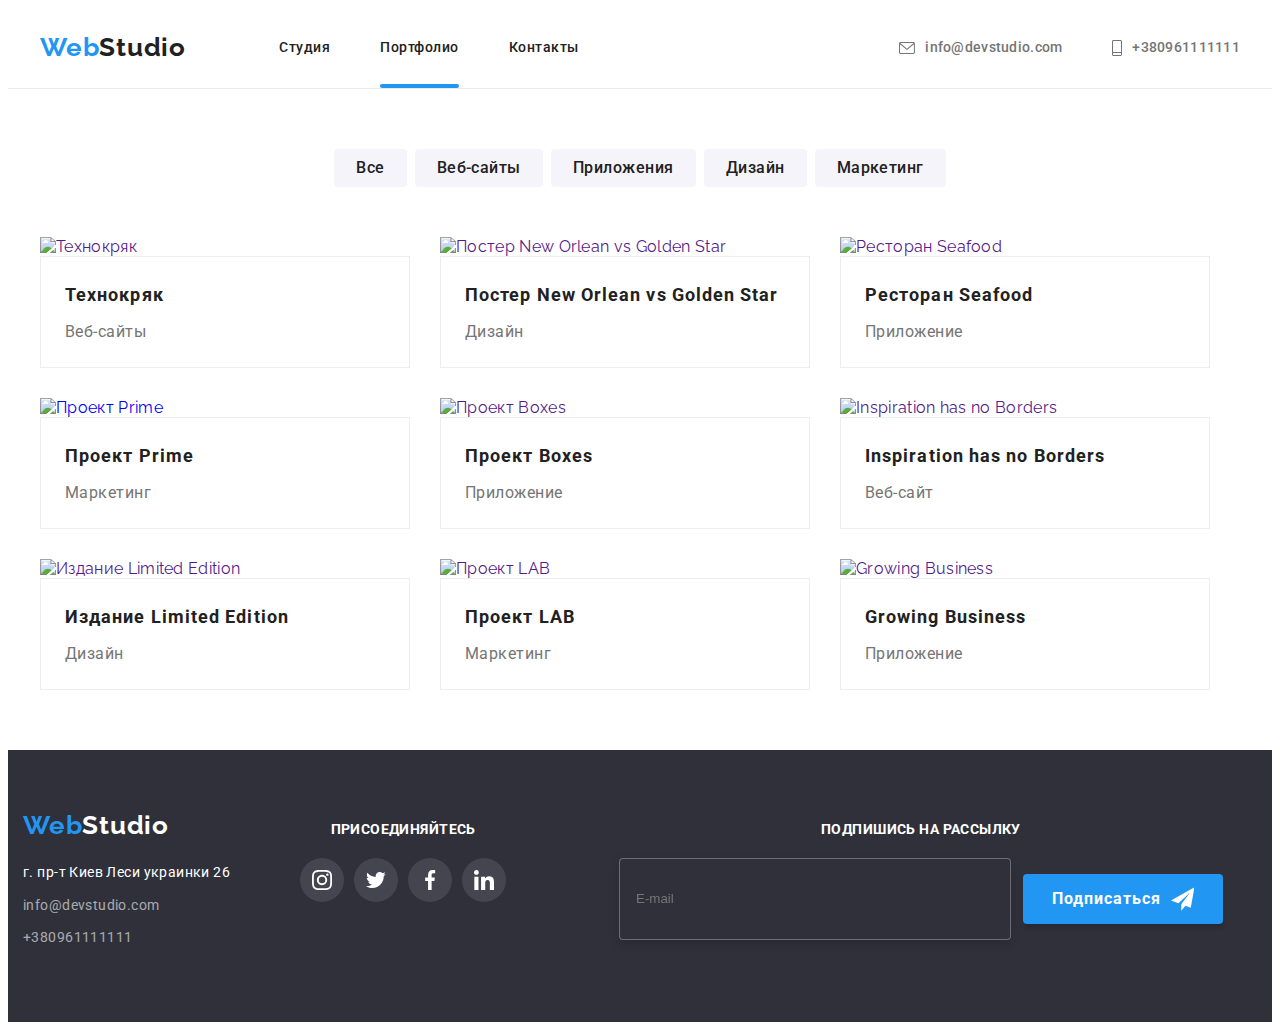
==== commit 40683715: "дз 8-04" ====
--- a/portfolio.html
+++ b/portfolio.html
@@ -78,10 +78,10 @@
         </button>
         <ul class="mobile-menu__nav">
             <li class="mobile-menu__item link">
-                <a href="" class="mobile-menu__nav-link nav__link--active">Студия</a>
+                <a href="./index.html" class="mobile-menu__nav-link nav__link--active">Студия</a>
             </li>
             <li class="mobile-menu__item link">
-                <a href="" class="mobile-menu__nav-link">Портфолио</a>
+                <a href="./portfolio.html" class="mobile-menu__nav-link">Портфолио</a>
             </li>
             <li class="mobile-menu__item link">
                 <a href="" class="mobile-menu__nav-link">Контакты</a>
@@ -154,12 +154,21 @@
             <li class="cards__link link">
               <a class="gallery" href="">
                 <div class="thumb">
-                  <img
-                    class="img"
-                    src="./images/imgpor/por-1.jpg"
+                  <picture>
+                   <source media="(min-width :1200px)" srcset="./images/imgpor/img-1_lg.jpg 1x,
+                  ./images/imgpor/img-1_lg@2x.jpg 2x" type="image/jpg">
+                  <source media="(min-width :768px)" srcset="./images/imgpor/img-1_md.jpg 1x,
+                  ./images/imgpor/img-1_md@2x.jpg 2x" type="image/jpg">
+                  <source media="(max-width :767px)" srcset="./images/imgpor/img-1_sm.jpg 1x,
+                  ./images/imgpor/img-1_sm@2x.jpg 2x" type="image/jpg">
+                  <img
+                    class="img"
+                    src="images/imgpor/img-1_sm.jpg"
                     alt="Технокряк"
                     width="370"
-                  />
+                    loading="lazy"/>
+                  </picture>
+
                   <p class="overlay-text">
                     Ресурс предлагает комплексные предложения с разным уровнем
                     функционала и сервисов. Все это позволит посетителю получить
@@ -175,12 +184,21 @@
             <li class="cards__link link">
               <a class="gallery" href="">
                 <div class="thumb">
-                  <img
-                    class="img"
-                    src="./images/imgpor/por-2.jpg"
+                  <picture>
+                     <source media="(min-width :1200px)" srcset="./images/imgpor/img-2_lg.jpg 1x,
+                  ./images/imgpor/img-2_lg@2x.jpg 2x" type="image/jpg">
+                  <source media="(min-width :768px)" srcset="./images/imgpor/img-2_md.jpg 1x,
+                  ./images/imgpor/img-2_md@2x.jpg 2x" type="image/jpg">
+                  <source media="(max-width :767px)" srcset="./images/imgpor/img-2_sm.jpg 1x,
+                  ./images/imgpor/img-2_sm@2x.jpg 2x" type="image/jpg">
+                  <img
+                    class="img"
+                    src="./images/imgpor/img-2_sm.jpg"
                     alt="Постер New Orlean vs Golden Star"
                     width="370"
-                  />
+                    loading="lazy"/>
+                  </picture>
+
                   <p class="overlay-text">
                     Ресурс предлагает комплексные предложения с разным уровнем
                     функционала и сервисов. Все это позволит посетителю получить
@@ -196,12 +214,22 @@
             <li class="cards__link link">
               <a class="gallery" href="">
                 <div class="thumb">
-                  <img
-                    class="img"
-                    src="./images/imgpor/por-3.jpg"
+                  <picture>
+                 <source media="(min-width :1200px)" srcset="./images/imgpor/img-3_lg.jpg 1x,
+                  ./images/imgpor/img-3_lg@2x.jpg 2x" type="image/jpg">
+                  <source media="(min-width :768px)" srcset="./images/imgpor/img-3_md.jpg 1x,
+                  ./images/imgpor/img-3_md@2x.jpg 2x" type="image/jpg">
+                  <source media="(max-width :767px)" srcset="./images/imgpor/img-3_sm.jpg 1x,
+                  ./images/imgpor/img-3_sm@2x.jpg 2x" type="image/jpg">
+                  <img
+                    class="img"
+                    src="./images/imgpor/img-3_sm.jpg"
                     alt="Ресторан Seafood"
                     width="370"
-                  />
+                    loading="lazy"
+                  />
+                  </picture>
+
                   <p class="overlay-text">
                     Ресурс предлагает комплексные предложения с разным уровнем
                     функционала и сервисов. Все это позволит посетителю получить
@@ -217,12 +245,22 @@
             <li class="cards__link link">
               <a class="gallery" href="heading">
                 <div class="thumb">
-                  <img
-                    class="img"
-                    src="./images/imgpor/por-4.jpg"
+                  <picture>
+                 <source media="(min-width :1200px)" srcset="./images/imgpor/img-4_lg.jpg 1x,
+                  ./images/imgpor/img-4_lg@2x.jpg 2x" type="image/jpg">
+                  <source media="(min-width :768px)" srcset="./images/imgpor/img-4_md.jpg 1x,
+                  ./images/imgpor/img-4_md@2x.jpg 2x" type="image/jpg">
+                  <source media="(max-width :767px)" srcset="./images/imgpor/img-4_sm.jpg 1x,
+                  ./images/imgpor/img-4_sm@2x.jpg 2x" type="image/jpg">
+                  <img
+                    class="img"
+                    src="./images/imgpor/img-4_sm.jpg"
                     alt="Проект Prime"
                     width="370"
-                  />
+                    loading="lazy"
+                  />
+                  </picture>
+
                   <p class="overlay-text">
                     Ресурс предлагает комплексные предложения с разным уровнем
                     функционала и сервисов. Все это позволит посетителю получить
@@ -238,12 +276,22 @@
             <li class="cards__link link">
               <a class="gallery" href="">
                 <div class="thumb">
-                  <img
-                    class="img"
-                    src="./images/imgpor/por-5.jpg"
+                  <picture>
+                    <source media="(min-width :1200px)" srcset="./images/imgpor/img-5_lg.jpg 1x,
+                  ./images/imgpor/img-5_lg@2x.jpg 2x" type="image/jpg">
+                  <source media="(min-width :768px)" srcset="./images/imgpor/img-5_md.jpg 1x,
+                  ./images/imgpor/img-5_md@2x.jpg 2x" type="image/jpg">
+                  <source media="(max-width :767px)" srcset="./images/imgpor/img-5_sm.jpg 1x,
+                  ./images/imgpor/img-5_sm@2x.jpg 2x" type="image/jpg">
+                  <img
+                    class="img"
+                    src="./images/imgpor/img-5_sm.jpg"
                     alt="Проект Boxes"
                     width="370"
-                  />
+                    loading="lazy"
+                  />
+                  </picture>
+
                   <p class="overlay-text">
                     Ресурс предлагает комплексные предложения с разным уровнем
                     функционала и сервисов. Все это позволит посетителю получить
@@ -259,12 +307,22 @@
             <li class="cards__link link">
               <a class="gallery" href="">
                 <div class="thumb">
-                  <img
-                    class="img"
-                    src="./images/imgpor/por-6.jpg"
+                  <picture>
+                   <source media="(min-width :1200px)" srcset="./images/imgpor/img-6_lg.jpg 1x,
+                  ./images/imgpor/img-6_lg@2x.jpg 2x" type="image/jpg">
+                  <source media="(min-width :768px)" srcset="./images/imgpor/img-6_md.jpg 1x,
+                  ./images/imgpor/img-6_md@2x.jpg 2x" type="image/jpg">
+                  <source media="(max-width :767px)" srcset="./images/imgpor/img-6_sm.jpg 1x,
+                  ./images/imgpor/img-6_sm@2x.jpg 2x" type="image/jpg">
+                  <img
+                    class="img"
+                    src="./images/imgpor/img-6_sm.jpg"
                     alt="Inspiration has no Borders"
                     width="370"
-                  />
+                    loading="lazy"
+                  />
+                  </picture>
+
                   <p class="overlay-text">
                     Ресурс предлагает комплексные предложения с разным уровнем
                     функционала и сервисов. Все это позволит посетителю получить
@@ -280,12 +338,22 @@
             <li class="cards__link link">
               <a class="gallery" href="">
                 <div class="thumb">
-                  <img
-                    class="img"
-                    src="./images/imgpor/por-7.jpg"
+                  <picture>
+                  <source media="(min-width :1200px)" srcset="./images/imgpor/img-7_lg.jpg 1x,
+                  ./images/imgpor/img-7_lg@2x.jpg 2x" type="image/jpg">
+                  <source media="(min-width :768px)" srcset="./images/imgpor/img-7_md.jpg 1x,
+                  ./images/imgpor/img-7_md@2x.jpg 2x" type="image/jpg">
+                  <source media="(max-width :767px)" srcset="./images/imgpor/img-7_sm.jpg 1x,
+                  ./images/imgpor/img-7_sm@2x.jpg 2x" type="image/jpg">
+                  <img
+                    class="img"
+                    src="./images/imgpor/img-7_sm.jpg"
                     alt="Издание Limited Edition"
                     width="370"
-                  />
+                    loading="lazy"
+                  />
+                  </picture>
+                
                   <p class="overlay-text">
                     Ресурс предлагает комплексные предложения с разным уровнем
                     функционала и сервисов. Все это позволит посетителю получить
@@ -301,12 +369,22 @@
             <li class="cards__link link">
               <a class="gallery" href="">
                 <div class="thumb">
-                  <img
-                    class="img"
-                    src="./images/imgpor/por-8.jpg"
+                  <picture>
+                   <source media="(min-width :1200px)" srcset="./images/imgpor/img-8_lg.jpg 1x,
+                  ./images/imgpor/img-8_lg@2x.jpg 2x" type="image/jpg">
+                  <source media="(min-width :768px)" srcset="./images/imgpor/img-8_md.jpg 1x,
+                  ./images/imgpor/img-8_md@2x.jpg 2x" type="image/jpg">
+                  <source media="(max-width :767px)" srcset="./images/imgpor/img-8_sm.jpg 1x,
+                  ./images/imgpor/img-8_sm@2x.jpg 2x" type="image/jpg">
+                  <img
+                    class="img"
+                    src="./images/imgpor/img-8_sm.jpg"
                     alt="Проект LAB"
                     width="370"
-                  />
+                    loading="lazy"
+                  />
+                  </picture>
+
                   <p class="overlay-text">
                     Ресурс предлагает комплексные предложения с разным уровнем
                     функционала и сервисов. Все это позволит посетителю получить
@@ -322,12 +400,22 @@
             <li class="cards__link link">
               <a class="gallery" href="">
                 <div class="thumb">
-                  <img
-                    class="img"
-                    src="./images/imgpor/por-9.jpg"
+                  <picture>
+                   <source media="(min-width :1200px)" srcset="./images/imgpor/img-9_lg.jpg 1x,
+                  ./images/imgpor/img-9_lg@2x.jpg 2x" type="image/jpg">
+                  <source media="(min-width :768px)" srcset="./images/imgpor/img-9_md.jpg 1x,
+                  ./images/imgpor/img-9_md@2x.jpg 2x" type="image/jpg">
+                  <source media="(max-width :767px)" srcset="./images/imgpor/img-9_sm.jpg 1x,
+                  ./images/imgpor/img-9_sm@2x.jpg 2x" type="image/jpg">
+                  <img
+                    class="img"
+                    src="./images/imgpor/img-9_sm.jpg"
                     alt="Growing Business"
                     width="370"
-                  />
+                    loading="lazy"
+                  />
+                  </picture>
+
                   <p class="overlay-text">
                     Ресурс предлагает комплексные предложения с разным уровнем
                     функционала и сервисов. Все это позволит посетителю получить
--- a/css/main.min.css
+++ b/css/main.min.css
@@ -1,2 +1,2 @@
-:root{--main-text-color: #212121;--secondary-text-color: #757575;--accent-color: #2196f3;--primery-white-color: #ffffff;--bg-color-ourteam: #e5e5e5;--bg-footer: #2f303a;--bg-color-section: #f5f4fa;--bg-color-title: #2f303a;--bg-color-btn-section: #188ce8;--footer-contacts-color: rgba(255, 255, 255, 0.6)}.html{-webkit-box-sizing:border-box;box-sizing:border-box}.body{color:var(--main-text-color);background-color:var(--primery-white-color);font-family:"Raleway", "Roboto", sans-serif;cursor:pointer;text-decoration:none}.container{padding-left:15px;padding-right:15px;margin-left:auto;margin-right:auto}@media screen and (min-width: 480px){.container{width:480px}}@media screen and (min-width: 768px){.container{width:768px}}@media screen and (min-width: 1200px){.container{width:1200px}}.portfolio__container{padding-left:15px;padding-right:15px;margin-left:auto;margin-right:auto}@media screen and (min-width: 480px){.portfolio__container{width:480px}}@media screen and (min-width: 768px){.portfolio__container{width:768px}}@media screen and (min-width: 1200px){.portfolio__container{width:1200px}}.h1,.h2,.h3,.h4,.h5,.h6,.p{margin:0}.img{display:block;width:100%}.link{list-style:none;letter-spacing:0.02em}.list{font-family:"Roboto";color:var(--secondary-text-color);font-weight:400;font-size:16px;line-height:1.38;text-align:center;letter-spacing:0.03em}.btn__hero{color:var(--bg-color-section);background-color:var(--accent-color);-webkit-box-shadow:0px 4px 4px rgba(0,0,0,0.15);box-shadow:0px 4px 4px rgba(0,0,0,0.15);border-radius:4px;border-color:transparent;cursor:pointer;font-weight:700;font-size:16px;line-height:1.87;display:-webkit-box;display:-ms-flexbox;display:flex;-webkit-box-align:center;-ms-flex-align:center;align-items:center;text-align:center;margin:0 auto;padding:10px 32px;letter-spacing:0.06em}.btn__hero:hover,.btn__hero:focus{background-color:#188ce8}.btn{color:var(--main-text-color);background-color:var(--bg-color-section);font-family:"Roboto";font-style:normal;font-weight:500;font-size:16px;line-height:1.62;text-align:center;cursor:pointer;letter-spacing:0.03em}.button{padding:0;margin-top:0;margin-bottom:50px}.portfolio__container .button{display:-webkit-box;display:-ms-flexbox;display:flex;-webkit-box-align:center;-ms-flex-align:center;align-items:center;-webkit-box-pack:center;-ms-flex-pack:center;justify-content:center}@media screen and (max-width: 767.98px){.portfolio__container .button{-ms-flex-wrap:wrap;flex-wrap:wrap;-webkit-box-pack:start;-ms-flex-pack:start;justify-content:flex-start;margin-top:0;margin-bottom:40px;margin-left:0}}@media screen and (min-width: 768px) and (max-width: 1199.98px){.portfolio__container .button{margin-bottom:30px}}@media screen and (max-width: 1199.98px){.portfolio{padding-top:94px;padding-bottom:94px}}@media screen and (min-width: 480px){.portfolio{padding-top:60px;padding-bottom:60px}}.portfolio__button--filter{padding:6px 22px;border:none;border-radius:4px;background-color:var(--bg-color-section);-webkit-transition:250ms cubic-bezier(0.4, 0, 0.2, 1);transition:250ms cubic-bezier(0.4, 0, 0.2, 1)}.portfolio__button--filter:hover,.portfolio__button--filter:focus{color:var(--primery-white-color);background-color:var(--accent-color);-webkit-box-shadow:0px 3px 1px rgba(0,0,0,0.1),0px 1px 2px rgba(0,0,0,0.08),0px 2px 2px rgba(0,0,0,0.12);box-shadow:0px 3px 1px rgba(0,0,0,0.1),0px 1px 2px rgba(0,0,0,0.08),0px 2px 2px rgba(0,0,0,0.12);border-radius:4px}.portfolio .portfolio__link{margin-right:8px}@media screen and (max-width: 767.98px){.portfolio__link{margin-bottom:15px}}.portfolio .portfolio__link:last-child{margin-right:0px}.form__btn{font-weight:700;font-size:16px;line-height:1.87;display:-webkit-box;display:-ms-flexbox;display:flex;-webkit-box-align:center;-ms-flex-align:center;align-items:center;text-align:center;margin-left:auto;margin-right:auto;padding:10px 55px;letter-spacing:0.06em;-webkit-box-shadow:0px 4px 4px rgba(0,0,0,0.15);box-shadow:0px 4px 4px rgba(0,0,0,0.15);border-radius:4px;cursor:pointer;-webkit-transition:250ms cubic-bezier(0.4, 0, 0.2, 1);transition:250ms cubic-bezier(0.4, 0, 0.2, 1)}.modal__btn{-webkit-box-align:center;-ms-flex-align:center;align-items:center;-webkit-box-pack:center;-ms-flex-pack:center;justify-content:center;display:-webkit-box;display:-ms-flexbox;display:flex;position:absolute;top:8px;right:8px;width:30px;height:30px;background-color:var(--primery-white-color);border:1px solid rgba(0,0,0,0.1);border-radius:50%;padding:0;cursor:pointer;-webkit-transition:background-color 250ms cubic-bezier(0.4, 0, 0.2, 1);transition:background-color 250ms cubic-bezier(0.4, 0, 0.2, 1)}.submit__button{display:-webkit-box;display:-ms-flexbox;display:flex;-webkit-box-align:center;-ms-flex-align:center;align-items:center;-webkit-box-pack:center;-ms-flex-pack:center;justify-content:center;width:200px;height:50px;font-family:"Roboto";font-weight:700;font-size:16px;line-height:1.87;letter-spacing:0.06em;color:var(--primery-white-color);padding:10px 29px;border:none;background-color:var(--accent-color);-webkit-box-shadow:0px 4px 4px rgba(0,0,0,0.15);box-shadow:0px 4px 4px rgba(0,0,0,0.15);border-radius:4px;cursor:pointer;-webkit-transition:background-color 250ms cubic-bezier(0.4, 0, 0.2, 1);transition:background-color 250ms cubic-bezier(0.4, 0, 0.2, 1)}@media screen and (min-width: 480px){.submit__button{margin:0 auto 0 auto}}.submit__button:hover,.submit__button:focus{background-color:var(--bg-color-btn-section);-webkit-transition:background-color 250ms cubic-bezier(0.4, 0, 0.2, 1);transition:background-color 250ms cubic-bezier(0.4, 0, 0.2, 1)}.logo{padding-top:24px;margin-right:93px;padding-bottom:25px;color:var(--accent-color);font-family:"Raleway";font-weight:700;font-size:26px;line-height:1.19;letter-spacing:0.03em}@media screen and (max-width: 767.98px){.logo{margin-right:auto}}@media screen and (min-width: 768px) and (max-width: 1199.98px){.logo{margin-right:88px;padding-right:0}}.header__logo--accent{color:var(--main-text-color);font-family:"Raleway";font-weight:700;font-size:26px;line-height:1.19;letter-spacing:0.03em}.footer__logo--accent{color:var(--primery-white-color)}.footer__logo{padding:0}@media screen and (max-width: 767.98px){.footer__logo{display:-webkit-box;display:-ms-flexbox;display:flex;-webkit-box-align:baseline;-ms-flex-align:baseline;align-items:baseline;margin-left:auto;margin-right:auto;margin-bottom:20px;width:154px;height:28px}}@media screen and (min-width: 768px) and (max-width: 1199.98px){.footer__logo{margin:0 auto 0 auto;width:154px;height:28px;-webkit-box-align:baseline;-ms-flex-align:baseline;align-items:baseline}}@media screen and (min-width: 1200px){.footer__logo{display:block;margin-right:0;margin-bottom:20px}}.backdrop{position:fixed;width:100%;height:100%;top:0;left:0;background-color:rgba(0,0,0,0.2);z-index:10;-webkit-transition:opacity 1000ms cubic-bezier(0.4, 0, 0.2, 1),visiblity 1000ms cubic-bezier(0.4, 0, 0.2, 1);transition:opacity 1000ms cubic-bezier(0.4, 0, 0.2, 1),visiblity 1000ms cubic-bezier(0.4, 0, 0.2, 1)}.backdrop.is-hidden{opacity:0;visibility:hidden;pointer-events:none}.modal__form{padding:40px}.form__title,.form__group,.form__label,.form__message,.form__checkbox{display:block}.form-title{font-family:"Roboto";font-weight:700;font-weight:700;font-size:20px;line-height:1.15;text-align:center;letter-spacing:0.03em;color:var(--main-text-color);margin-bottom:12px}.form__group{display:-webkit-box;display:-ms-flexbox;display:flex;-webkit-box-orient:vertical;-webkit-box-direction:normal;-ms-flex-direction:column;flex-direction:column;position:relative;text-align:left;width:100%;margin-bottom:10px}.form__group--policy{display:-webkit-box;display:-ms-flexbox;display:flex;-webkit-box-orient:vertical;-webkit-box-direction:normal;-ms-flex-direction:column;flex-direction:column;position:relative;text-align:left;width:100%;margin-bottom:20px;font-family:"Roboto";line-height:1.16;letter-spacing:0.01em;cursor:pointer;color:#757575}.form__label{margin-bottom:4px;font-weight:400;font-size:12px;font-family:"Roboto";line-height:1.16;letter-spacing:0.01em;cursor:pointer;color:#757575}.form__input{height:40px;padding:12px;padding-left:42px;border:1px solid rgba(33,33,33,0.2);border-radius:4px;outline:transparent;cursor:pointer;-webkit-transition:250ms cubic-bezier(0.4, 0, 0.2, 1);transition:250ms cubic-bezier(0.4, 0, 0.2, 1)}.form__input:hover,.form__input:focus{outline:1px solid var(--accent-color);-webkit-transition:250ms cubic-bezier(0.4, 0, 0.2, 1);transition:250ms cubic-bezier(0.4, 0, 0.2, 1)}.form__input:hover ~ .form__icon{fill:var(--accent-color);-webkit-transition:250ms cubic-bezier(0.4, 0, 0.2, 1);transition:250ms cubic-bezier(0.4, 0, 0.2, 1)}.form__input:focus ~ .form__icon{fill:var(--accent-color);-webkit-transition:250ms cubic-bezier(0.4, 0, 0.2, 1);transition:250ms cubic-bezier(0.4, 0, 0.2, 1)}.form__icon{position:absolute;top:50%;left:12px;-webkit-transform:translateY(20%);transform:translateY(20%);-webkit-transition:250ms cubic-bezier(0.4, 0, 0.2, 1);transition:250ms cubic-bezier(0.4, 0, 0.2, 1)}.form__icon:hover,.form__icon:focus{fill:var(--accent-color)}.form__message{resize:none;height:120px;padding:12px 16px;border:1px solid rgba(33,33,33,0.2);border-radius:4px;font-family:"Roboto";font-weight:400;font-size:14px;line-height:1.14px;letter-spacing:0.01em;-webkit-transition:250ms cubic-bezier(0.4, 0, 0.2, 1);transition:250ms cubic-bezier(0.4, 0, 0.2, 1)}.form__message:hover,.form__message:focus{outline:1px solid var(--accent-color);-webkit-transition:250ms cubic-bezier(0.4, 0, 0.2, 1);transition:250ms cubic-bezier(0.4, 0, 0.2, 1)}.form__checkbox{display:-webkit-box;display:-ms-flexbox;display:flex;-webkit-box-align:center;-ms-flex-align:center;align-items:center;margin-bottom:20px;margin-bottom:30px}.form-checkbox-desc{font-family:"Roboto";font-weight:400;font-size:14px;line-height:24px;letter-spacing:0.03em;color:#757575}.form__conf{color:var(--accent-color);font-family:"Roboto";font-weight:400;font-size:14px;line-height:1.71;letter-spacing:0.03em;border-bottom:1px solid var(--accent-color);-webkit-transition:bacground-color 250ms cubic-bezier(0.4, 0, 0.2, 1);transition:bacground-color 250ms cubic-bezier(0.4, 0, 0.2, 1)}.form__conf:hover,.form__conf:focus{color:var(--bg-color-btn-section)}.checkbox__custom{width:16px;height:15px;margin-right:8px;display:-webkit-box;display:-ms-flexbox;display:flex;-webkit-box-align:center;-ms-flex-align:center;align-items:center;-webkit-box-pack:center;-ms-flex-pack:center;justify-content:center;outline:1px solid;outline-offset:-2px;border-radius:4px;-webkit-transition:250ms cubic-bezier(0.4, 0, 0.2, 1);transition:250ms cubic-bezier(0.4, 0, 0.2, 1)}.checkbox:checked+.checkbox__custom{background-color:var(--accent-color);outline:var(--bg-color-btn-section)}.checkbox__custom__icon{opacity:0;-webkit-transition:opacity 250ms cubic-bezier(0.4, 0, 0.2, 1);transition:opacity 250ms cubic-bezier(0.4, 0, 0.2, 1)}.checkbox:checked+.checkbox__custom .checkbox__custom__icon{opacity:1}.visually-hidden{visibility:hidden}.modal__wrapper{position:absolute;top:50%;left:50%;-webkit-transform:translate(-50%, -50%);transform:translate(-50%, -50%);width:528px;background-color:var(--primery-white-color);-webkit-box-shadow:0px 1px 3px rgba(0,0,0,0.12),0px 1px 1px rgba(0,0,0,0.14),0px 2px 1px rgba(0,0,0,0.2);box-shadow:0px 1px 3px rgba(0,0,0,0.12),0px 1px 1px rgba(0,0,0,0.14),0px 2px 1px rgba(0,0,0,0.2);border-radius:4px;-webkit-animation-name:visible-modal;animation-name:visible-modal;-webkit-animation-duration:2500ms;animation-duration:2500ms;-webkit-animation-timing-function:linear;animation-timing-function:linear}@-webkit-keyframes visible-modal{0%{opacity:0;-webkit-transform:scale(0.2);transform:scale(0.2)}50%{opacity:0.5;-webkit-transform:translate(-50%, -50%);transform:translate(-50%, -50%)}100%{visibility:visible;opacity:1;-webkit-transform:translate(-50%, -50%);transform:translate(-50%, -50%)}}@keyframes visible-modal{0%{opacity:0;-webkit-transform:scale(0.2);transform:scale(0.2)}50%{opacity:0.5;-webkit-transform:translate(-50%, -50%);transform:translate(-50%, -50%)}100%{visibility:visible;opacity:1;-webkit-transform:translate(-50%, -50%);transform:translate(-50%, -50%)}}.modal__icon{-webkit-transform:rotate(0deg);transform:rotate(0deg);color:var(--main-text-color);-webkit-transition:color, -webkit-transform;transition:color, -webkit-transform;transition:color, transform;transition:color, transform, -webkit-transform;-webkit-transition-duration:250ms;transition-duration:250ms;-webkit-transition-timing-function:linear;transition-timing-function:linear;-webkit-transition-delay:0;transition-delay:0;padding:0}.modal__icon:hover,.modal__icon:hover{color:var(--secondary-text-color);-webkit-transform:rotate(180deg);transform:rotate(180deg);fill:var(--accent-color)}.social__networks{margin:0}.social__networks--list{display:-webkit-box;display:-ms-flexbox;display:flex;-webkit-box-align:center;-ms-flex-align:center;align-items:center;-webkit-box-pack:center;-ms-flex-pack:center;justify-content:center;padding:0}.social__item:not(:last-child){margin-right:10px}.social__item{display:-webkit-box;display:-ms-flexbox;display:flex;-webkit-box-align:center;-ms-flex-align:center;align-items:center;-webkit-box-pack:center;-ms-flex-pack:center;justify-content:center;background-color:var(--primery-white-color);border-radius:50%}.social__link{width:44px;height:44px;background-color:var(--primery-white-color);border-radius:50%;display:-webkit-box;display:-ms-flexbox;display:flex;-webkit-box-align:center;-ms-flex-align:center;align-items:center;-webkit-box-pack:center;-ms-flex-pack:center;justify-content:center;-webkit-transition:250ms cubic-bezier(0.4, 0, 0.2, 1);transition:250ms cubic-bezier(0.4, 0, 0.2, 1)}.social__link:hover,.social__link:focus{background-color:var(--accent-color)}.social__icon{fill:#afb1b8;background-color:transparent}.social__link:hover .social__icon,.social__link:focus .social__icon{fill:var(--primery-white-color)}.footer__subject{color:var(--primery-white-color);font-family:"Roboto";font-weight:700;font-size:14px;line-height:1.14;letter-spacing:0.03em;margin-top:0;margin-bottom:20px}@media screen and (min-width: 480px){.footer__subject{text-align:center}}@media screen and (max-width: 767.98px){.social{margin-left:auto;margin-right:auto;margin-bottom:20px}}@media screen and (min-width: 768px){.social{margin:0 auto 60px 0;-webkit-box-align:center;-ms-flex-align:center;align-items:center}}@media screen and (min-width: 1200px){.social{margin-top:12px;margin-right:auto}}.footer__team--link{display:-webkit-box;display:-ms-flexbox;display:flex;-webkit-box-align:center;-ms-flex-align:center;align-items:center;-webkit-box-pack:center;-ms-flex-pack:center;justify-content:center;padding-left:0;margin:0;list-style:none}.footer__social__item:not(:last-child){margin-right:10px}.footer__social__link{width:44px;height:44px;display:-webkit-box;display:-ms-flexbox;display:flex;-webkit-box-align:center;-ms-flex-align:center;align-items:center;-webkit-box-pack:center;-ms-flex-pack:center;justify-content:center;background-color:rgba(255,255,255,0.1);border-radius:50%;-webkit-transition:250ms cubic-bezier(0.4, 0, 0.2, 1);transition:250ms cubic-bezier(0.4, 0, 0.2, 1)}.footer__social__link:hover,.footer__social__link:focus{background-color:var(--accent-color)}.footer__social__icon{fill:var(--primery-white-color)}@media screen and (min-width: 480px){.footer__social__form{display:-webkit-box;display:-ms-flexbox;display:flex;text-align:center;-webkit-box-orient:vertical;-webkit-box-direction:normal;-ms-flex-direction:column;flex-direction:column}}@media screen and (min-width: 768px) and (max-width: 1199.98px){.footer__social__form{margin-left:auto;margin-right:auto}}@media screen and (min-width: 1200px){.footer__social__form{-webkit-box-sizing:border-box;box-sizing:border-box}}.clients__title{margin-top:0}@media screen and (min-width: 480px){.clients__title{margin-bottom:30px}}@media screen and (min-width: 1200px){.clients__title{margin-bottom:50px}}.list{list-style:none}.clients__list{padding-left:0;margin:0}@media screen and (max-width: 767.98px){.clients__list{display:-webkit-box;display:-ms-flexbox;display:flex;-webkit-box-align:center;-ms-flex-align:center;align-items:center;-ms-flex-wrap:wrap;flex-wrap:wrap}}@media screen and (min-width: 768px) and (max-width: 1199.98px){.clients__list{display:-webkit-box;display:-ms-flexbox;display:flex;-ms-flex-wrap:wrap;flex-wrap:wrap;-webkit-box-pack:center;-ms-flex-pack:center;justify-content:center}}@media screen and (min-width: 1200px){.clients__list{display:-webkit-box;display:-ms-flexbox;display:flex;-webkit-box-align:center;-ms-flex-align:center;align-items:center;-webkit-box-pack:center;-ms-flex-pack:center;justify-content:center}}.clients__item{margin-right:30px}@media screen and (max-width: 767.98px){.clients__item{-ms-flex-preferred-size:calc((100% - 1 * 30px) / 2);flex-basis:calc((100% - 1 * 30px) / 2);margin-bottom:30px}}@media screen and (min-width: 768px) and (max-width: 1199.98px){.clients__item{-ms-flex-preferred-size:calc((100% - 2 * 30px) / 3);flex-basis:calc((100% - 2 * 30px) / 3);margin-bottom:30px}}@media screen and (min-width: 1200px){.clients__item{padding:0}}@media screen and (min-width: 1200px){.clients__item:last-child{margin-right:0}}@media screen and (max-width: 767.98px){.clients__item:nth-child(2n+2){margin-right:0}}@media screen and (min-width: 768px) and (max-width: 1199.98px){.clients__item:nth-child(3n){margin:0}}.clients__link{height:92px;display:-webkit-box;display:-ms-flexbox;display:flex;-webkit-box-pack:center;-ms-flex-pack:center;justify-content:center;-webkit-box-align:center;-ms-flex-align:center;align-items:center;color:#afb1b8;border:1px solid #afb1b8;border-radius:4px;-webkit-transition:250ms cubic-bezier(0.4, 0, 0.2, 1);transition:250ms cubic-bezier(0.4, 0, 0.2, 1)}@media screen and (max-width: 767.98px){.clients__link{width:210}}@media screen and (min-width: 768px) and (max-width: 1199.98px){.clients__link{width:226px}}@media screen and (min-width: 1200px){.clients__link{width:170px}}.clients__link:hover,.clients__link:focus{color:var(--accent-color);border:1px solid var(--accent-color)}.clients__icon{fill:currentColor}.footer{padding-top:60px;padding-bottom:60px;background-color:var(--bg-footer);font-family:"Roboto", sans-serif;cursor:pointer;text-decoration:none}.footer__container{display:-webkit-box;display:-ms-flexbox;display:flex}@media screen and (max-width: 767.98px){.footer__container{display:-webkit-box;display:-ms-flexbox;display:flex;-ms-flex-wrap:wrap;flex-wrap:wrap;-webkit-box-align:baseline;-ms-flex-align:baseline;align-items:baseline;-webkit-box-orient:vertical;-webkit-box-direction:normal;-ms-flex-direction:column;flex-direction:column}}@media screen and (min-width: 768px){.footer__container{-ms-flex-wrap:wrap;flex-wrap:wrap;-webkit-box-orient:horizontal;-webkit-box-direction:normal;-ms-flex-direction:row;flex-direction:row;-webkit-box-align:baseline;-ms-flex-align:baseline;align-items:baseline;margin:0}}@media screen and (max-width: 767.98px){.footer__adress{margin-top:0;margin-bottom:60px;margin-left:auto;margin-right:auto;text-align:center}}@media screen and (min-width: 768px) and (max-width: 1199.98px){.footer__adress{margin-right:165px;text-align:center;margin-bottom:60px;margin-left:auto}}@media screen and (min-width: 1200px){.footer__adress{margin-right:70px}}.address{font-family:"Roboto"}@media screen and (max-width: 767.98px){.address{padding:0;margin:0}}@media screen and (min-width: 1200px){.address{margin:0;padding:0}}.address :hover,.address :focus{color:var(--accent-color)}.address-geo{color:var(--primery-white-color);font-family:"Roboto";font-style:normal;font-weight:400;font-size:14px;line-height:1.71;letter-spacing:0.03em;-webkit-transition:250ms cubic-bezier(0.4, 0, 0.2, 1);transition:250ms cubic-bezier(0.4, 0, 0.2, 1)}.footer__address__contacts{color:var(--footer-contacts-color);font-family:"Roboto";font-style:normal;font-weight:400;font-size:14px;line-height:1.71;letter-spacing:0.03em;-webkit-transition:250ms cubic-bezier(0.4, 0, 0.2, 1);transition:250ms cubic-bezier(0.4, 0, 0.2, 1)}.footer__address__contacts :hover,.footer__address__contacts :focus{color:var(--accent-color)}@media screen and (min-width: 480px){.address__link{margin-bottom:8px}}@media screen and (min-width: 1200px){.address__link{margin-bottom:9px}}.address__link:last-child{margin-bottom:0}.footer__subject__form{display:block;color:var(--primery-white-color);font-family:"Roboto";font-weight:700;font-size:14px;line-height:1.14;letter-spacing:0.03em;margin-top:12px;margin-bottom:20px}@media screen and (max-width: 767.98px){.footer__subject__form{margin-left:auto;margin-right:auto}}.footer__form{display:-webkit-box;display:-ms-flexbox;display:flex;-webkit-box-align:center;-ms-flex-align:center;align-items:center;-webkit-text-decoration:column;text-decoration:column}@media screen and (min-width: 480px){.footer__form{display:-webkit-box;display:-ms-flexbox;display:flex;-webkit-box-align:center;-ms-flex-align:center;align-items:center;-webkit-text-decoration:column;text-decoration:column;-ms-flex-wrap:wrap;flex-wrap:wrap;margin-left:auto;margin-right:auto}}@media screen and (min-width: 768px) and (max-width: 1199.98px){.footer__form{display:-webkit-box;display:-ms-flexbox;display:flex;-webkit-box-align:center;-ms-flex-align:center;align-items:center;-webkit-box-orient:vertical;-webkit-box-direction:normal;-ms-flex-direction:column;flex-direction:column;-ms-flex-wrap:wrap;flex-wrap:wrap;margin-left:auto;margin-right:auto}}.footer__email__input{width:358px;height:50px;padding:15px 16px;margin-right:12px;background-color:var(--bg-footer);border:1px solid rgba(255,255,255,0.3);-webkit-filter:drop-shadow(0px 4px 4px rgba(0,0,0,0.15));filter:drop-shadow(0px 4px 4px rgba(0,0,0,0.15));border-radius:4px;cursor:pointer;-webkit-transition:250ms cubic-bezier(0.4, 0, 0.2, 1);transition:250ms cubic-bezier(0.4, 0, 0.2, 1);color:var(--secondary-text-color)}@media screen and (max-width: 767.98px){.footer__email__input{width:450px;margin:0 0 20px 0}}@media screen and (min-width: 768px) and (max-width: 1199.98px){.footer__email__input{width:450px;margin-bottom:20px;margin-right:0}}.footer__email__input:hover,.footer__email__input:focus{border:1px solid var(--accent-color);-webkit-transition:250ms cubic-bezier(0.4, 0, 0.2, 1);transition:250ms cubic-bezier(0.4, 0, 0.2, 1)}.send__icon{fill:currentColor;margin-left:10px}.header{color:var(--main-text-color);background-color:var(--primery-white-color);font-family:"Roboto", sans-serif;border-bottom:1px solid #ececec}.header__container{display:-webkit-box;display:-ms-flexbox;display:flex;-webkit-box-align:center;-ms-flex-align:center;align-items:center;margin:auto;-webkit-box-pack:center;-ms-flex-pack:center;justify-content:center}.navigation{font-family:"Roboto", sans-serif;font-style:normal;font-weight:700;font-size:26px;line-height:1.19;letter-spacing:0.03em}@media screen and (max-width: 767.98px){.navigation{display:none}}.site__nav{color:var(--main-text-color);font-family:"Roboto", sans-serif;font-weight:500;font-size:14px;line-height:1.14}.navigation__list{display:-webkit-box;display:-ms-flexbox;display:flex;-webkit-box-align:center;-ms-flex-align:center;align-items:center;margin:0}.link__items{margin-right:50px}.link__items:last-child{margin-right:0px}.items{padding:0;margin:0}.items :hover,.items :focus,.items.current,.items :active{color:var(--accent-color)}.navigation__link{position:relative;display:block;padding-top:32px;padding-bottom:32px;-webkit-transition:250ms cubic-bezier(0.4, 0, 0.2, 1);transition:250ms cubic-bezier(0.4, 0, 0.2, 1)}.navigation__link :hover,.navigation__link :focus{color:var(--accent-color);display:block}.header__contacts{display:-webkit-box;display:-ms-flexbox;display:flex;margin-top:0;margin-left:auto;margin-bottom:0;-webkit-box-align:center;-ms-flex-align:center;align-items:center;padding:0}@media screen and (max-width: 767.98px){.header__contacts{display:none}}@media screen and (min-width: 768px) and (max-width: 1199.98px){.header__contacts{-ms-flex-wrap:wrap;flex-wrap:wrap;margin-left:84px}}.header__contacts :hover,.header__contacts :focus{color:var(--accent-color)}.header__contacts--studio{display:-webkit-box;display:-ms-flexbox;display:flex;-webkit-box-align:center;-ms-flex-align:center;align-items:center;-webkit-box-pack:center;-ms-flex-pack:center;justify-content:center;padding-top:32px;padding-bottom:32px;color:var(--secondary-text-color);font-family:"Roboto";font-style:normal;font-weight:500;font-size:14px;line-height:1.14;letter-spacing:0.02em;-webkit-transition:250ms cubic-bezier(0.4, 0, 0.2, 1);transition:250ms cubic-bezier(0.4, 0, 0.2, 1)}@media screen and (min-width: 768px) and (max-width: 1199.98px){.header__contacts--studio{padding:0;font-size:12px;line-height:1.16}}.header__contacts--mail{display:-webkit-box;display:-ms-flexbox;display:flex;-webkit-box-align:center;-ms-flex-align:center;align-items:center;-webkit-box-pack:center;-ms-flex-pack:center;justify-content:center;padding-top:32px;padding-bottom:32px;margin-right:50px;color:var(--secondary-text-color);font-family:"Roboto";font-style:normal;font-weight:500;font-size:14px;line-height:1.14;letter-spacing:0.02em;-webkit-transition:250ms cubic-bezier(0.4, 0, 0.2, 1);transition:250ms cubic-bezier(0.4, 0, 0.2, 1)}@media screen and (min-width: 768px) and (max-width: 1199.98px){.header__contacts--mail{margin-right:0;padding:0 0 10px 0;font-size:12px;line-height:1.16}}.link__items--current>.navigation__link::after{position:absolute;content:"";display:block;bottom:0;left:0%;width:100%;height:4px;border-radius:2px;background-color:var(--accent-color)}.link__items--current{margin-right:50px}.icon{margin-right:10px;fill:currentColor}a{text-decoration:none}.section{padding-top:60px;padding-bottom:60px}@media screen and (min-width: 1200px){.section{padding-top:94px;padding-bottom:94px}}.hero{text-align:center}.hero__container{max-width:1600px;padding-top:118px;padding-bottom:118px;margin-left:auto;margin-right:auto;background-image:-webkit-gradient(linear, left top, right top, from(rgba(47,48,58,0.4)), to(rgba(47,48,58,0.4))),url(../images/hero/hero.jpg);background-image:linear-gradient(to right, rgba(47,48,58,0.4), rgba(47,48,58,0.4)),url(../images/hero/hero.jpg);background-repeat:no-repeat;background-position:center;background-size:cover;background-color:var(--bg-color-title)}@media screen and (min-width: 1200px){.hero__container{padding-top:200px;padding-bottom:200px}}.hero__title{width:360px;margin-top:0;margin-right:auto;margin-bottom:30px;margin-left:auto;color:var(--primery-white-color);font-family:"Roboto", sans-serif;font-weight:900;font-size:26px;line-height:1.61;text-align:center;letter-spacing:0.06em;text-transform:uppercase}@media screen and (min-width: 1200px){.hero__title{width:696px;font-size:44px;line-height:1.36}}.btn-section :hover{color:var(--primery-white-color);background-color:var(--accent-color)}.btn-section :focus{color:var(--main-text-color);background-color:var(--bg-color-btn-section)}.heading{font-family:"Roboto";font-weight:700;font-size:18px;line-height:2;letter-spacing:0.06em;color:var(--main-text-color)}.desc{font-family:"Roboto";color:var(--secondary-text-color);font-weight:400;font-size:16px;line-height:1.87;letter-spacing:0.03em}@media screen and (max-width: 767.98px){.cards{margin:0;padding:0}}@media screen and (min-width: 768px){.cards{display:-webkit-box;display:-ms-flexbox;display:flex;-ms-flex-wrap:wrap;flex-wrap:wrap;margin-top:0;margin-bottom:-30px;padding-left:0}}@media screen and (min-width: 1200px){.cards{margin-bottom:0;margin-top:-30px;padding:0px;display:-webkit-box;display:-ms-flexbox;display:flex;-ms-flex-wrap:wrap;flex-wrap:wrap}}.cards__link{-webkit-box-sizing:border-box;box-sizing:border-box;background:var(--primery-white-color);-webkit-transition:250ms cubic-bezier(0.4, 0, 0.2, 1);transition:250ms cubic-bezier(0.4, 0, 0.2, 1);overflow:hidden}@media screen and (max-width: 767.98px){.cards__link{width:450px;margin:0 0 30px 0;padding:0}}@media screen and (min-width: 768px) and (max-width: 1199.98px){.cards__link{width:calc((100% - 60px) / 2);margin-right:30px;margin-bottom:30px}}@media screen and (min-width: 1200px){.cards__link{width:370px;margin-top:30px;margin-left:0;margin-right:30px}}.cards__link:hover,.cards__link:focus{-webkit-box-shadow:0px 1px 1px rgba(0,0,0,0.12),0px 4px 4px rgba(0,0,0,0.06),1px 4px 6px rgba(0,0,0,0.16);box-shadow:0px 1px 1px rgba(0,0,0,0.12),0px 4px 4px rgba(0,0,0,0.06),1px 4px 6px rgba(0,0,0,0.16)}@media screen and (min-width: 1200px){.cards__link:nth-child(3n){margin-right:0}.cards__link:last-child(-n+3){margin-bottom:0}}@media screen and (min-width: 768px) and (max-width: 1199.98px){.cards__link:nth-child(2n){margin-right:0}}@media screen and (min-width: 768px) and (max-width: 1199.98px){.cards__link:last-child{margin:0}}.thumb{position:relative;overflow:hidden}@media screen and (min-width: 768px) and (max-width: 1199.98px){.gallery{height:100%;display:-webkit-box;display:-ms-flexbox;display:flex;-webkit-box-orient:vertical;-webkit-box-direction:normal;-ms-flex-direction:column;flex-direction:column}}.block__desk{display:block;width:370;padding:20px 24px;border:1px solid #eeeeee;-webkit-box-flex:1;-ms-flex-positive:1;flex-grow:1}.block__desk .heading{margin-bottom:4px;margin-top:0}.block__desk .desc{margin:0}.overlay-text{position:absolute;width:100%;height:100%;padding:63px 24px;margin:0;font-family:"Roboto";font-weight:400;font-size:18px;line-height:1.56;letter-spacing:0.03em;color:var(--primery-white-color);background-color:rgba(33,150,243,0.9);opacity:0;-webkit-transition:250ms cubic-bezier(0.4, 0, 0.2, 1);transition:250ms cubic-bezier(0.4, 0, 0.2, 1)}.gallery:hover .overlay-text,.gallery:hover .overlay-text{-webkit-transform:translateY(-100%);transform:translateY(-100%);opacity:1}.subtitles{padding-bottom:10px;margin:0;color:var(--main-text-color);font-family:"Roboto";font-weight:700;font-size:14px;line-height:1.14;letter-spacing:0.03em;text-transform:uppercase}@media screen and (max-width: 767.98px){.subtitles{display:-webkit-box;display:-ms-flexbox;display:flex;-webkit-box-pack:center;-ms-flex-pack:center;justify-content:center;-webkit-box-align:center;-ms-flex-align:center;align-items:center}}.text{margin:0;color:var(--secondary-text-color);font-family:"Roboto";font-weight:400;font-size:14px;line-height:1.71;letter-spacing:0.03em}@media screen and (min-width: 768px){.special__container{display:-webkit-box;display:-ms-flexbox;display:flex}}.special__link{margin:0px}@media screen and (min-width: 768px){.special__link{display:-webkit-box;display:-ms-flexbox;display:flex;-ms-flex-wrap:wrap;flex-wrap:wrap;-webkit-box-pack:center;-ms-flex-pack:center;justify-content:center}}@media screen and (min-width: 1200px){.special__link{display:-webkit-box;display:-ms-flexbox;display:flex;-ms-flex-wrap:nowrap;flex-wrap:nowrap;-webkit-box-pack:center;-ms-flex-pack:center;justify-content:center;margin:0;padding-right:30px}}.special__link:last-child{padding-right:0px}.special__list{margin-bottom:30px}@media screen and (min-width: 768px){.special__list{-ms-flex-preferred-size:calc((100% - 1 * 30px) / 2);flex-basis:calc((100% - 1 * 30px) / 2);margin-right:30px}}@media screen and (min-width: 1200px){.special__list{-ms-flex-preferred-size:calc((100% - 3 * 30px) / 4);flex-basis:calc((100% - 3 * 30px) / 4);margin-right:30px;margin-bottom:0px}}@media screen and (min-width: 768px){.special__list:nth-child(2n+2){margin:0}}@media screen and (min-width: 1200px){.special__list:nth-child(2n+2){margin-right:30px}}@media screen and (min-width: 1200px){.special__list:last-child{margin-right:0}}.list__icon:hover,.list__icon:focus{fill:var(--accent-color)}.special__list__icon{width:270px;height:120px;background-color:#f5f4fa;border-radius:4px;margin-bottom:30px;display:-webkit-box;display:-ms-flexbox;display:flex;-webkit-box-pack:center;-ms-flex-pack:center;justify-content:center;-webkit-box-align:center;-ms-flex-align:center;align-items:center}@media screen and (min-width: 480px){.special__list__icon{width:100%}}@media screen and (min-width: 768px){.special__list__icon{width:354px;height:120px}}@media screen and (min-width: 1200px){.special__list__icon{width:270px;height:120px}}.team{color:var(--bg-color-section);background:#f5f4fa}@media screen and (max-width: 767.98px){.work__team--link{display:-webkit-box;display:-ms-flexbox;display:flex;-webkit-box-align:center;-ms-flex-align:center;align-items:center;-webkit-box-orient:vertical;-webkit-box-direction:normal;-ms-flex-direction:column;flex-direction:column;margin:0px;padding:0}}@media screen and (min-width: 768px){.work__team--link{display:-webkit-box;display:-ms-flexbox;display:flex;-ms-flex-wrap:wrap;flex-wrap:wrap;-webkit-box-pack:center;-ms-flex-pack:center;justify-content:center;margin:0px;padding:0}}@media screen and (min-width: 1200px){.work__team--link{display:-webkit-box;display:-ms-flexbox;display:flex;-webkit-box-align:center;-ms-flex-align:center;align-items:center;padding-left:0;margin:0}}.team__list{background:#f5f4fa}@media screen and (max-width: 767.98px){.team__list{margin-bottom:30px;width:450px;height:622px}}@media screen and (min-width: 768px) and (max-width: 1199.98px){.team__list{margin-right:30px;margin-bottom:30px;width:354px;height:536px}}@media screen and (min-width: 1200px){.team__list{margin-right:30px;width:270px}}@media screen and (min-width: 768px) and (max-width: 1199.98px){.team__list:nth-child(2n+2){margin:0}}@media screen and (min-width: 1200px){.team__list:last-child{margin-right:0}}.personal{background-color:var(--primery-white-color);-webkit-box-shadow:0px 1px 3px rgba(0,0,0,0.12),0px 1px 1px rgba(0,0,0,0.14),0px 2px 1px rgba(0,0,0,0.2);box-shadow:0px 1px 3px rgba(0,0,0,0.12),0px 1px 1px rgba(0,0,0,0.14),0px 2px 1px rgba(0,0,0,0.2);border-radius:0px 0px 4px 4px}.personal__team{display:block;padding-top:30px}@media screen and (min-width: 480px){.personal__team{padding-bottom:24px}}@media screen and (min-width: 1200px){.personal__team{padding-bottom:30px}}.personal__team .caption{margin-top:0;margin-bottom:10px}.personal__team .list{margin-top:0;margin-bottom:16px}.caption{font-family:"Roboto";color:var(--main-text-color);font-weight:500;font-size:16px;line-height:1.18;text-align:center;letter-spacing:0.03em}.work__subtitles__team{margin-top:0}@media screen and (min-width: 480px){.work__subtitles__team{margin-bottom:30px}}@media screen and (min-width: 1200px){.work__subtitles__team{margin-bottom:50px}}.subject{color:var(--main-text-color);font-family:"Roboto";font-weight:700;text-align:center;letter-spacing:0.03em}@media screen and (min-width: 480px){.subject{font-size:28px;line-height:1.17}}@media screen and (min-width: 1200px){.subject{font-size:36px;line-height:1.16}}.work__container{display:block}@media screen and (max-width: 1199.98px){.work__container{display:none;padding-top:0}}.work__subtitles{margin-top:0;margin-bottom:50px}.special__link{padding:0}.work__list{position:relative;margin-right:30px}.special__link>.work__list{-ms-flex-preferred-size:370px;flex-basis:370px}.work__list:last-child{padding-right:0}.work{position:absolute;display:-webkit-box;display:-ms-flexbox;display:flex;width:100%;height:70px;bottom:0;left:0;font-family:"Roboto";font-weight:700;font-size:14px;line-height:1.14;text-align:center;-webkit-box-align:center;-ms-flex-align:center;align-items:center;-webkit-box-pack:center;-ms-flex-pack:center;justify-content:center;letter-spacing:0.03em;text-transform:uppercase;margin:0;color:var(--primery-white-color);background-color:rgba(47,48,58,0.8)}.menu-container{position:fixed;top:0;left:0;width:100%;height:100%;padding-top:48px;padding-bottom:48px;padding-left:40px;z-index:999;display:-webkit-box;display:-ms-flexbox;display:flex;-webkit-box-orient:vertical;-webkit-box-direction:normal;-ms-flex-direction:column;flex-direction:column;background-color:#fff;-webkit-transform:translateX(100%);transform:translateX(100%);-webkit-transition:-webkit-transform 250ms ease-in-out;transition:-webkit-transform 250ms ease-in-out;transition:transform 250ms ease-in-out;transition:transform 250ms ease-in-out, -webkit-transform 250ms ease-in-out}.menu-container.is-open{-webkit-transform:translateX(0);transform:translateX(0)}.menu-toggle{display:-webkit-box;display:-ms-flexbox;display:flex;-webkit-box-pack:center;-ms-flex-pack:center;justify-content:center;-webkit-box-align:center;-ms-flex-align:center;align-items:center}@media screen and (min-width: 768px){.menu-toggle{display:none}}.menu-toggle--close,.menu-toggle--open{display:-webkit-box;display:-ms-flexbox;display:flex;min-width:40px;min-height:40px;margin:0;padding:11px;border:none;background-color:transparent;cursor:pointer;position:absolute;top:10px;right:15px;z-index:100}@media screen and (min-width: 768px){.menu-toggle--close,.menu-toggle--open{display:none}}.menu-toggle--close:hover,.menu-toggle--close:focus,.menu-toggle--open:hover,.menu-toggle--open:focus{fill:var(--accent-color);cursor:pointer}.icon-close-menu,.icon-open-menu{width:40px;height:40px}.mobile-menu__item:not(:last-child){margin-bottom:32px}.mobile-menu__nav-link{font-weight:500;font-size:40px;line-height:1.17;letter-spacing:0.02em;text-decoration:none;color:var(--title-text-color)}.nav__link--active{color:var(--accent-color)}.mobile-menu__contacts{margin-top:auto;margin-bottom:64px}.mobile-menu__contacts-link-tel{display:block;margin-bottom:32px;font-weight:500;font-size:34px;line-height:1.18;letter-spacing:0.02em;text-decoration:none;color:var(--accent-color)}@media screen and (max-width: 479px){.mobile-menu__contacts-link-tel{font-size:calc(20px + 1vw)}}.mobile-menu__contacts-link-mail{font-weight:500;font-size:24px;line-height:1.17;letter-spacing:0.02em;text-decoration:none;color:var(--primery-text-color)}.mobile-menu__socials{display:-webkit-box;display:-ms-flexbox;display:flex;-ms-flex-wrap:wrap;flex-wrap:wrap}.mobile-menu__items{position:relative}.mobile-menu__items:not(:last-child){margin-right:20px}.mobile-menu__socials-link{font-weight:500;font-size:18px;line-height:1.22;letter-spacing:0.02em;text-decoration:none;color:var(--accent-color)}.mobile-menu__items:not(:last-child) .mobile-menu__socials-link::after{background-color:rgba(33,33,33,0.2)}.mobile-menu__socials-link::after{content:" ";position:absolute;width:1px;height:22px;margin-left:10px}
+:root{--main-text-color: #212121;--secondary-text-color: #757575;--accent-color: #2196f3;--primery-white-color: #ffffff;--bg-color-ourteam: #e5e5e5;--bg-footer: #2f303a;--bg-color-section: #f5f4fa;--bg-color-title: #2f303a;--bg-color-btn-section: #188ce8;--footer-contacts-color: rgba(255, 255, 255, 0.6)}.html{-webkit-box-sizing:border-box;box-sizing:border-box}.body{color:var(--main-text-color);background-color:var(--primery-white-color);font-family:"Raleway", "Roboto", sans-serif;cursor:pointer;text-decoration:none}.container{padding-left:15px;padding-right:15px;margin-left:auto;margin-right:auto}@media screen and (min-width: 480px){.container{width:480px}}@media screen and (min-width: 768px){.container{width:768px}}@media screen and (min-width: 1200px){.container{width:1200px}}.portfolio__container{padding-left:15px;padding-right:15px;margin-left:auto;margin-right:auto}@media screen and (min-width: 480px){.portfolio__container{width:480px}}@media screen and (min-width: 768px){.portfolio__container{width:768px}}@media screen and (min-width: 1200px){.portfolio__container{width:1200px}}.h1,.h2,.h3,.h4,.h5,.h6,.p{margin:0}.img{display:block;width:100%;height:auto}.link{list-style:none;letter-spacing:0.02em}.list{font-family:"Roboto";color:var(--secondary-text-color);font-weight:400;font-size:16px;line-height:1.38;text-align:center;letter-spacing:0.03em}.btn__hero{color:var(--bg-color-section);background-color:var(--accent-color);-webkit-box-shadow:0px 4px 4px rgba(0,0,0,0.15);box-shadow:0px 4px 4px rgba(0,0,0,0.15);border-radius:4px;border-color:transparent;cursor:pointer;font-weight:700;font-size:16px;line-height:1.87;display:-webkit-box;display:-ms-flexbox;display:flex;-webkit-box-align:center;-ms-flex-align:center;align-items:center;text-align:center;margin:0 auto;padding:10px 32px;letter-spacing:0.06em}.btn__hero:hover,.btn__hero:focus{background-color:#188ce8}.btn{color:var(--main-text-color);background-color:var(--bg-color-section);font-family:"Roboto";font-style:normal;font-weight:500;font-size:16px;line-height:1.62;text-align:center;cursor:pointer;letter-spacing:0.03em}.button{padding:0;margin-top:0;margin-bottom:50px}.portfolio__container .button{display:-webkit-box;display:-ms-flexbox;display:flex;-webkit-box-align:center;-ms-flex-align:center;align-items:center;-webkit-box-pack:center;-ms-flex-pack:center;justify-content:center}@media screen and (max-width: 767.98px){.portfolio__container .button{-ms-flex-wrap:wrap;flex-wrap:wrap;-webkit-box-pack:start;-ms-flex-pack:start;justify-content:flex-start;margin-top:0;margin-bottom:40px;margin-left:0}}@media screen and (min-width: 768px) and (max-width: 1199.98px){.portfolio__container .button{margin-bottom:30px}}@media screen and (max-width: 1199.98px){.portfolio{padding-top:94px;padding-bottom:94px}}@media screen and (min-width: 480px){.portfolio{padding-top:60px;padding-bottom:60px}}.portfolio__button--filter{padding:6px 22px;border:none;border-radius:4px;background-color:var(--bg-color-section);-webkit-transition:250ms cubic-bezier(0.4, 0, 0.2, 1);transition:250ms cubic-bezier(0.4, 0, 0.2, 1)}.portfolio__button--filter:hover,.portfolio__button--filter:focus{color:var(--primery-white-color);background-color:var(--accent-color);-webkit-box-shadow:0px 3px 1px rgba(0,0,0,0.1),0px 1px 2px rgba(0,0,0,0.08),0px 2px 2px rgba(0,0,0,0.12);box-shadow:0px 3px 1px rgba(0,0,0,0.1),0px 1px 2px rgba(0,0,0,0.08),0px 2px 2px rgba(0,0,0,0.12);border-radius:4px}.portfolio .portfolio__link{margin-right:8px}@media screen and (max-width: 767.98px){.portfolio__link{margin-bottom:15px}}.portfolio .portfolio__link:last-child{margin-right:0px}.form__btn{font-weight:700;font-size:16px;line-height:1.87;display:-webkit-box;display:-ms-flexbox;display:flex;-webkit-box-align:center;-ms-flex-align:center;align-items:center;text-align:center;margin-left:auto;margin-right:auto;padding:10px 55px;letter-spacing:0.06em;-webkit-box-shadow:0px 4px 4px rgba(0,0,0,0.15);box-shadow:0px 4px 4px rgba(0,0,0,0.15);border-radius:4px;cursor:pointer;-webkit-transition:250ms cubic-bezier(0.4, 0, 0.2, 1);transition:250ms cubic-bezier(0.4, 0, 0.2, 1)}.modal__btn{-webkit-box-align:center;-ms-flex-align:center;align-items:center;-webkit-box-pack:center;-ms-flex-pack:center;justify-content:center;display:-webkit-box;display:-ms-flexbox;display:flex;position:absolute;top:8px;right:8px;width:30px;height:30px;background-color:var(--primery-white-color);border:1px solid rgba(0,0,0,0.1);border-radius:50%;padding:0;cursor:pointer;-webkit-transition:background-color 250ms cubic-bezier(0.4, 0, 0.2, 1);transition:background-color 250ms cubic-bezier(0.4, 0, 0.2, 1)}.submit__button{display:-webkit-box;display:-ms-flexbox;display:flex;-webkit-box-align:center;-ms-flex-align:center;align-items:center;-webkit-box-pack:center;-ms-flex-pack:center;justify-content:center;width:200px;height:50px;font-family:"Roboto";font-weight:700;font-size:16px;line-height:1.87;letter-spacing:0.06em;color:var(--primery-white-color);padding:10px 29px;border:none;background-color:var(--accent-color);-webkit-box-shadow:0px 4px 4px rgba(0,0,0,0.15);box-shadow:0px 4px 4px rgba(0,0,0,0.15);border-radius:4px;cursor:pointer;-webkit-transition:background-color 250ms cubic-bezier(0.4, 0, 0.2, 1);transition:background-color 250ms cubic-bezier(0.4, 0, 0.2, 1)}@media screen and (min-width: 480px){.submit__button{margin:0 auto 0 auto}}.submit__button:hover,.submit__button:focus{background-color:var(--bg-color-btn-section);-webkit-transition:background-color 250ms cubic-bezier(0.4, 0, 0.2, 1);transition:background-color 250ms cubic-bezier(0.4, 0, 0.2, 1)}.logo{padding-top:24px;margin-right:93px;padding-bottom:25px;color:var(--accent-color);font-family:"Raleway";font-weight:700;font-size:26px;line-height:1.19;letter-spacing:0.03em}@media screen and (max-width: 767.98px){.logo{margin-right:auto}}@media screen and (min-width: 768px) and (max-width: 1199.98px){.logo{margin-right:88px;padding-right:0}}.header__logo--accent{color:var(--main-text-color);font-family:"Raleway";font-weight:700;font-size:26px;line-height:1.19;letter-spacing:0.03em}.footer__logo--accent{color:var(--primery-white-color)}.footer__logo{padding:0}@media screen and (max-width: 767.98px){.footer__logo{display:-webkit-box;display:-ms-flexbox;display:flex;-webkit-box-align:baseline;-ms-flex-align:baseline;align-items:baseline;margin-left:auto;margin-right:auto;margin-bottom:20px;width:154px;height:28px}}@media screen and (min-width: 768px) and (max-width: 1199.98px){.footer__logo{margin:0 auto 0 auto;width:154px;height:28px;-webkit-box-align:baseline;-ms-flex-align:baseline;align-items:baseline}}@media screen and (min-width: 1200px){.footer__logo{display:block;margin-right:0;margin-bottom:20px}}.backdrop{position:fixed;width:100%;height:100%;top:0;left:0;background-color:rgba(0,0,0,0.2);z-index:10;-webkit-transition:opacity 1000ms cubic-bezier(0.4, 0, 0.2, 1),visiblity 1000ms cubic-bezier(0.4, 0, 0.2, 1);transition:opacity 1000ms cubic-bezier(0.4, 0, 0.2, 1),visiblity 1000ms cubic-bezier(0.4, 0, 0.2, 1)}.backdrop.is-hidden{opacity:0;visibility:hidden;pointer-events:none}.modal__form{padding:40px}.form__title,.form__group,.form__label,.form__message,.form__checkbox{display:block}.form-title{font-family:"Roboto";font-weight:700;font-weight:700;font-size:20px;line-height:1.15;text-align:center;letter-spacing:0.03em;color:var(--main-text-color);margin-bottom:12px}.form__group{display:-webkit-box;display:-ms-flexbox;display:flex;-webkit-box-orient:vertical;-webkit-box-direction:normal;-ms-flex-direction:column;flex-direction:column;position:relative;text-align:left;width:100%;margin-bottom:10px}.form__group--policy{display:-webkit-box;display:-ms-flexbox;display:flex;-webkit-box-orient:vertical;-webkit-box-direction:normal;-ms-flex-direction:column;flex-direction:column;position:relative;text-align:left;width:100%;margin-bottom:20px;font-family:"Roboto";line-height:1.16;letter-spacing:0.01em;cursor:pointer;color:#757575}.form__label{margin-bottom:4px;font-weight:400;font-size:12px;font-family:"Roboto";line-height:1.16;letter-spacing:0.01em;cursor:pointer;color:#757575}.form__input{height:40px;padding:12px;padding-left:42px;border:1px solid rgba(33,33,33,0.2);border-radius:4px;outline:transparent;cursor:pointer;-webkit-transition:250ms cubic-bezier(0.4, 0, 0.2, 1);transition:250ms cubic-bezier(0.4, 0, 0.2, 1)}.form__input:hover,.form__input:focus{outline:1px solid var(--accent-color);-webkit-transition:250ms cubic-bezier(0.4, 0, 0.2, 1);transition:250ms cubic-bezier(0.4, 0, 0.2, 1)}.form__input:hover ~ .form__icon{fill:var(--accent-color);-webkit-transition:250ms cubic-bezier(0.4, 0, 0.2, 1);transition:250ms cubic-bezier(0.4, 0, 0.2, 1)}.form__input:focus ~ .form__icon{fill:var(--accent-color);-webkit-transition:250ms cubic-bezier(0.4, 0, 0.2, 1);transition:250ms cubic-bezier(0.4, 0, 0.2, 1)}.form__icon{position:absolute;top:50%;left:12px;-webkit-transform:translateY(20%);transform:translateY(20%);-webkit-transition:250ms cubic-bezier(0.4, 0, 0.2, 1);transition:250ms cubic-bezier(0.4, 0, 0.2, 1)}.form__icon:hover,.form__icon:focus{fill:var(--accent-color)}.form__message{resize:none;height:120px;padding:12px 16px;border:1px solid rgba(33,33,33,0.2);border-radius:4px;font-family:"Roboto";font-weight:400;font-size:14px;line-height:1.14px;letter-spacing:0.01em;-webkit-transition:250ms cubic-bezier(0.4, 0, 0.2, 1);transition:250ms cubic-bezier(0.4, 0, 0.2, 1)}.form__message:hover,.form__message:focus{outline:1px solid var(--accent-color);-webkit-transition:250ms cubic-bezier(0.4, 0, 0.2, 1);transition:250ms cubic-bezier(0.4, 0, 0.2, 1)}.form__checkbox{display:-webkit-box;display:-ms-flexbox;display:flex;-webkit-box-align:center;-ms-flex-align:center;align-items:center;margin-bottom:20px;margin-bottom:30px}.form-checkbox-desc{font-family:"Roboto";font-weight:400;font-size:14px;line-height:24px;letter-spacing:0.03em;color:#757575}.form__conf{color:var(--accent-color);font-family:"Roboto";font-weight:400;font-size:14px;line-height:1.71;letter-spacing:0.03em;border-bottom:1px solid var(--accent-color);-webkit-transition:bacground-color 250ms cubic-bezier(0.4, 0, 0.2, 1);transition:bacground-color 250ms cubic-bezier(0.4, 0, 0.2, 1)}.form__conf:hover,.form__conf:focus{color:var(--bg-color-btn-section)}.checkbox__custom{width:16px;height:15px;margin-right:8px;display:-webkit-box;display:-ms-flexbox;display:flex;-webkit-box-align:center;-ms-flex-align:center;align-items:center;-webkit-box-pack:center;-ms-flex-pack:center;justify-content:center;outline:1px solid;outline-offset:-2px;border-radius:4px;-webkit-transition:250ms cubic-bezier(0.4, 0, 0.2, 1);transition:250ms cubic-bezier(0.4, 0, 0.2, 1)}.checkbox:checked+.checkbox__custom{background-color:var(--accent-color);outline:var(--bg-color-btn-section)}.checkbox__custom__icon{opacity:0;-webkit-transition:opacity 250ms cubic-bezier(0.4, 0, 0.2, 1);transition:opacity 250ms cubic-bezier(0.4, 0, 0.2, 1)}.checkbox:checked+.checkbox__custom .checkbox__custom__icon{opacity:1}.visually-hidden{visibility:hidden}.modal__wrapper{position:absolute;top:50%;left:50%;-webkit-transform:translate(-50%, -50%);transform:translate(-50%, -50%);width:528px;background-color:var(--primery-white-color);-webkit-box-shadow:0px 1px 3px rgba(0,0,0,0.12),0px 1px 1px rgba(0,0,0,0.14),0px 2px 1px rgba(0,0,0,0.2);box-shadow:0px 1px 3px rgba(0,0,0,0.12),0px 1px 1px rgba(0,0,0,0.14),0px 2px 1px rgba(0,0,0,0.2);border-radius:4px;-webkit-animation-name:visible-modal;animation-name:visible-modal;-webkit-animation-duration:2500ms;animation-duration:2500ms;-webkit-animation-timing-function:linear;animation-timing-function:linear}@-webkit-keyframes visible-modal{0%{opacity:0;-webkit-transform:scale(0.2);transform:scale(0.2)}50%{opacity:0.5;-webkit-transform:translate(-50%, -50%);transform:translate(-50%, -50%)}100%{visibility:visible;opacity:1;-webkit-transform:translate(-50%, -50%);transform:translate(-50%, -50%)}}@keyframes visible-modal{0%{opacity:0;-webkit-transform:scale(0.2);transform:scale(0.2)}50%{opacity:0.5;-webkit-transform:translate(-50%, -50%);transform:translate(-50%, -50%)}100%{visibility:visible;opacity:1;-webkit-transform:translate(-50%, -50%);transform:translate(-50%, -50%)}}.modal__icon{-webkit-transform:rotate(0deg);transform:rotate(0deg);color:var(--main-text-color);-webkit-transition:color, -webkit-transform;transition:color, -webkit-transform;transition:color, transform;transition:color, transform, -webkit-transform;-webkit-transition-duration:250ms;transition-duration:250ms;-webkit-transition-timing-function:linear;transition-timing-function:linear;-webkit-transition-delay:0;transition-delay:0;padding:0}.modal__icon:hover,.modal__icon:hover{color:var(--secondary-text-color);-webkit-transform:rotate(180deg);transform:rotate(180deg);fill:var(--accent-color)}.social__networks{margin:0}.social__networks--list{display:-webkit-box;display:-ms-flexbox;display:flex;-webkit-box-align:center;-ms-flex-align:center;align-items:center;-webkit-box-pack:center;-ms-flex-pack:center;justify-content:center;padding:0}.social__item:not(:last-child){margin-right:10px}.social__item{display:-webkit-box;display:-ms-flexbox;display:flex;-webkit-box-align:center;-ms-flex-align:center;align-items:center;-webkit-box-pack:center;-ms-flex-pack:center;justify-content:center;background-color:var(--primery-white-color);border-radius:50%}.social__link{width:44px;height:44px;background-color:var(--primery-white-color);border-radius:50%;display:-webkit-box;display:-ms-flexbox;display:flex;-webkit-box-align:center;-ms-flex-align:center;align-items:center;-webkit-box-pack:center;-ms-flex-pack:center;justify-content:center;-webkit-transition:250ms cubic-bezier(0.4, 0, 0.2, 1);transition:250ms cubic-bezier(0.4, 0, 0.2, 1)}.social__link:hover,.social__link:focus{background-color:var(--accent-color)}.social__icon{fill:#afb1b8;background-color:transparent}.social__link:hover .social__icon,.social__link:focus .social__icon{fill:var(--primery-white-color)}.footer__subject{color:var(--primery-white-color);font-family:"Roboto";font-weight:700;font-size:14px;line-height:1.14;letter-spacing:0.03em;margin-top:0;margin-bottom:20px}@media screen and (min-width: 480px){.footer__subject{text-align:center}}@media screen and (max-width: 767.98px){.social{margin-left:auto;margin-right:auto;margin-bottom:20px}}@media screen and (min-width: 768px){.social{margin:0 auto 60px 0;-webkit-box-align:center;-ms-flex-align:center;align-items:center}}@media screen and (min-width: 1200px){.social{margin-top:12px;margin-right:auto}}.footer__team--link{display:-webkit-box;display:-ms-flexbox;display:flex;-webkit-box-align:center;-ms-flex-align:center;align-items:center;-webkit-box-pack:center;-ms-flex-pack:center;justify-content:center;padding-left:0;margin:0;list-style:none}.footer__social__item:not(:last-child){margin-right:10px}.footer__social__link{width:44px;height:44px;display:-webkit-box;display:-ms-flexbox;display:flex;-webkit-box-align:center;-ms-flex-align:center;align-items:center;-webkit-box-pack:center;-ms-flex-pack:center;justify-content:center;background-color:rgba(255,255,255,0.1);border-radius:50%;-webkit-transition:250ms cubic-bezier(0.4, 0, 0.2, 1);transition:250ms cubic-bezier(0.4, 0, 0.2, 1)}.footer__social__link:hover,.footer__social__link:focus{background-color:var(--accent-color)}.footer__social__icon{fill:var(--primery-white-color)}@media screen and (min-width: 480px){.footer__social__form{display:-webkit-box;display:-ms-flexbox;display:flex;text-align:center;-webkit-box-orient:vertical;-webkit-box-direction:normal;-ms-flex-direction:column;flex-direction:column}}@media screen and (min-width: 768px) and (max-width: 1199.98px){.footer__social__form{margin-left:auto;margin-right:auto}}@media screen and (min-width: 1200px){.footer__social__form{-webkit-box-sizing:border-box;box-sizing:border-box}}.clients__title{margin-top:0}@media screen and (min-width: 480px){.clients__title{margin-bottom:30px}}@media screen and (min-width: 1200px){.clients__title{margin-bottom:50px}}.list{list-style:none}.clients__list{padding-left:0;margin:0}@media screen and (max-width: 767.98px){.clients__list{display:-webkit-box;display:-ms-flexbox;display:flex;-webkit-box-align:center;-ms-flex-align:center;align-items:center;-ms-flex-wrap:wrap;flex-wrap:wrap}}@media screen and (min-width: 768px) and (max-width: 1199.98px){.clients__list{display:-webkit-box;display:-ms-flexbox;display:flex;-ms-flex-wrap:wrap;flex-wrap:wrap;-webkit-box-pack:center;-ms-flex-pack:center;justify-content:center}}@media screen and (min-width: 1200px){.clients__list{display:-webkit-box;display:-ms-flexbox;display:flex;-webkit-box-align:center;-ms-flex-align:center;align-items:center;-webkit-box-pack:center;-ms-flex-pack:center;justify-content:center}}.clients__item{margin-right:30px}@media screen and (max-width: 767.98px){.clients__item{-ms-flex-preferred-size:calc((100% - 1 * 30px) / 2);flex-basis:calc((100% - 1 * 30px) / 2);margin-bottom:30px}}@media screen and (min-width: 768px) and (max-width: 1199.98px){.clients__item{-ms-flex-preferred-size:calc((100% - 2 * 30px) / 3);flex-basis:calc((100% - 2 * 30px) / 3);margin-bottom:30px}}@media screen and (min-width: 1200px){.clients__item{padding:0}}@media screen and (min-width: 1200px){.clients__item:last-child{margin-right:0}}@media screen and (max-width: 767.98px){.clients__item:nth-child(2n+2){margin-right:0}}@media screen and (min-width: 768px) and (max-width: 1199.98px){.clients__item:nth-child(3n){margin:0}}.clients__link{height:92px;display:-webkit-box;display:-ms-flexbox;display:flex;-webkit-box-pack:center;-ms-flex-pack:center;justify-content:center;-webkit-box-align:center;-ms-flex-align:center;align-items:center;color:#afb1b8;border:1px solid #afb1b8;border-radius:4px;-webkit-transition:250ms cubic-bezier(0.4, 0, 0.2, 1);transition:250ms cubic-bezier(0.4, 0, 0.2, 1)}@media screen and (max-width: 767.98px){.clients__link{width:210}}@media screen and (min-width: 768px) and (max-width: 1199.98px){.clients__link{width:226px}}@media screen and (min-width: 1200px){.clients__link{width:170px}}.clients__link:hover,.clients__link:focus{color:var(--accent-color);border:1px solid var(--accent-color)}.clients__icon{fill:currentColor}.footer{padding-top:60px;padding-bottom:60px;background-color:var(--bg-footer);font-family:"Roboto", sans-serif;cursor:pointer;text-decoration:none}.footer__container{display:-webkit-box;display:-ms-flexbox;display:flex}@media screen and (max-width: 767.98px){.footer__container{display:-webkit-box;display:-ms-flexbox;display:flex;-ms-flex-wrap:wrap;flex-wrap:wrap;-webkit-box-align:baseline;-ms-flex-align:baseline;align-items:baseline;-webkit-box-orient:vertical;-webkit-box-direction:normal;-ms-flex-direction:column;flex-direction:column}}@media screen and (min-width: 768px){.footer__container{-ms-flex-wrap:wrap;flex-wrap:wrap;-webkit-box-orient:horizontal;-webkit-box-direction:normal;-ms-flex-direction:row;flex-direction:row;-webkit-box-align:baseline;-ms-flex-align:baseline;align-items:baseline;margin:0}}@media screen and (max-width: 767.98px){.footer__adress{margin-top:0;margin-bottom:60px;margin-left:auto;margin-right:auto;text-align:center}}@media screen and (min-width: 768px) and (max-width: 1199.98px){.footer__adress{margin-right:165px;text-align:center;margin-bottom:60px;margin-left:auto}}@media screen and (min-width: 1200px){.footer__adress{margin-right:70px}}.address{font-family:"Roboto"}@media screen and (max-width: 767.98px){.address{padding:0;margin:0}}@media screen and (min-width: 1200px){.address{margin:0;padding:0}}.address :hover,.address :focus{color:var(--accent-color)}.address-geo{color:var(--primery-white-color);font-family:"Roboto";font-style:normal;font-weight:400;font-size:14px;line-height:1.71;letter-spacing:0.03em;-webkit-transition:250ms cubic-bezier(0.4, 0, 0.2, 1);transition:250ms cubic-bezier(0.4, 0, 0.2, 1)}.footer__address__contacts{color:var(--footer-contacts-color);font-family:"Roboto";font-style:normal;font-weight:400;font-size:14px;line-height:1.71;letter-spacing:0.03em;-webkit-transition:250ms cubic-bezier(0.4, 0, 0.2, 1);transition:250ms cubic-bezier(0.4, 0, 0.2, 1)}.footer__address__contacts :hover,.footer__address__contacts :focus{color:var(--accent-color)}@media screen and (min-width: 480px){.address__link{margin-bottom:8px}}@media screen and (min-width: 1200px){.address__link{margin-bottom:9px}}.address__link:last-child{margin-bottom:0}.footer__subject__form{display:block;color:var(--primery-white-color);font-family:"Roboto";font-weight:700;font-size:14px;line-height:1.14;letter-spacing:0.03em;margin-top:12px;margin-bottom:20px}@media screen and (max-width: 767.98px){.footer__subject__form{margin-left:auto;margin-right:auto}}.footer__form{display:-webkit-box;display:-ms-flexbox;display:flex;-webkit-box-align:center;-ms-flex-align:center;align-items:center;-webkit-text-decoration:column;text-decoration:column}@media screen and (min-width: 480px){.footer__form{display:-webkit-box;display:-ms-flexbox;display:flex;-webkit-box-align:center;-ms-flex-align:center;align-items:center;-webkit-text-decoration:column;text-decoration:column;-ms-flex-wrap:wrap;flex-wrap:wrap;margin-left:auto;margin-right:auto}}@media screen and (min-width: 768px) and (max-width: 1199.98px){.footer__form{display:-webkit-box;display:-ms-flexbox;display:flex;-webkit-box-align:center;-ms-flex-align:center;align-items:center;-webkit-box-orient:vertical;-webkit-box-direction:normal;-ms-flex-direction:column;flex-direction:column;-ms-flex-wrap:wrap;flex-wrap:wrap;margin-left:auto;margin-right:auto}}.footer__email__input{width:358px;height:50px;padding:15px 16px;margin-right:12px;background-color:var(--bg-footer);border:1px solid rgba(255,255,255,0.3);-webkit-filter:drop-shadow(0px 4px 4px rgba(0,0,0,0.15));filter:drop-shadow(0px 4px 4px rgba(0,0,0,0.15));border-radius:4px;cursor:pointer;-webkit-transition:250ms cubic-bezier(0.4, 0, 0.2, 1);transition:250ms cubic-bezier(0.4, 0, 0.2, 1);color:var(--secondary-text-color)}@media screen and (max-width: 767.98px){.footer__email__input{width:450px;margin:0 0 20px 0}}@media screen and (min-width: 768px) and (max-width: 1199.98px){.footer__email__input{width:450px;margin-bottom:20px;margin-right:0}}.footer__email__input:hover,.footer__email__input:focus{border:1px solid var(--accent-color);-webkit-transition:250ms cubic-bezier(0.4, 0, 0.2, 1);transition:250ms cubic-bezier(0.4, 0, 0.2, 1)}.send__icon{fill:currentColor;margin-left:10px}.header{color:var(--main-text-color);background-color:var(--primery-white-color);font-family:"Roboto", sans-serif;border-bottom:1px solid #ececec}.header__container{display:-webkit-box;display:-ms-flexbox;display:flex;-webkit-box-align:center;-ms-flex-align:center;align-items:center;margin:auto;-webkit-box-pack:center;-ms-flex-pack:center;justify-content:center}.navigation{font-family:"Roboto", sans-serif;font-style:normal;font-weight:700;font-size:26px;line-height:1.19;letter-spacing:0.03em}@media screen and (max-width: 767.98px){.navigation{display:none}}.site__nav{color:var(--main-text-color);font-family:"Roboto", sans-serif;font-weight:500;font-size:14px;line-height:1.14}.navigation__list{display:-webkit-box;display:-ms-flexbox;display:flex;-webkit-box-align:center;-ms-flex-align:center;align-items:center;margin:0}.link__items{margin-right:50px}.link__items:last-child{margin-right:0px}.items{padding:0;margin:0}.items :hover,.items :focus,.items.current,.items :active{color:var(--accent-color)}.navigation__link{position:relative;display:block;padding-top:32px;padding-bottom:32px;-webkit-transition:250ms cubic-bezier(0.4, 0, 0.2, 1);transition:250ms cubic-bezier(0.4, 0, 0.2, 1)}.navigation__link :hover,.navigation__link :focus{color:var(--accent-color);display:block}.header__contacts{display:-webkit-box;display:-ms-flexbox;display:flex;margin-top:0;margin-left:auto;margin-bottom:0;-webkit-box-align:center;-ms-flex-align:center;align-items:center;padding:0}@media screen and (max-width: 767.98px){.header__contacts{display:none}}@media screen and (min-width: 768px) and (max-width: 1199.98px){.header__contacts{-ms-flex-wrap:wrap;flex-wrap:wrap;margin-left:84px}}.header__contacts :hover,.header__contacts :focus{color:var(--accent-color)}.header__contacts--studio{display:-webkit-box;display:-ms-flexbox;display:flex;-webkit-box-align:center;-ms-flex-align:center;align-items:center;-webkit-box-pack:center;-ms-flex-pack:center;justify-content:center;padding-top:32px;padding-bottom:32px;color:var(--secondary-text-color);font-family:"Roboto";font-style:normal;font-weight:500;font-size:14px;line-height:1.14;letter-spacing:0.02em;-webkit-transition:250ms cubic-bezier(0.4, 0, 0.2, 1);transition:250ms cubic-bezier(0.4, 0, 0.2, 1)}@media screen and (min-width: 768px) and (max-width: 1199.98px){.header__contacts--studio{padding:0;font-size:12px;line-height:1.16}}.header__contacts--mail{display:-webkit-box;display:-ms-flexbox;display:flex;-webkit-box-align:center;-ms-flex-align:center;align-items:center;-webkit-box-pack:center;-ms-flex-pack:center;justify-content:center;padding-top:32px;padding-bottom:32px;margin-right:50px;color:var(--secondary-text-color);font-family:"Roboto";font-style:normal;font-weight:500;font-size:14px;line-height:1.14;letter-spacing:0.02em;-webkit-transition:250ms cubic-bezier(0.4, 0, 0.2, 1);transition:250ms cubic-bezier(0.4, 0, 0.2, 1)}@media screen and (min-width: 768px) and (max-width: 1199.98px){.header__contacts--mail{margin-right:0;padding:0 0 10px 0;font-size:12px;line-height:1.16}}.link__items--current>.navigation__link::after{position:absolute;content:"";display:block;bottom:0;left:0%;width:100%;height:4px;border-radius:2px;background-color:var(--accent-color)}.link__items--current{margin-right:50px}.icon{margin-right:10px;fill:currentColor}a{text-decoration:none}.section{padding-top:60px;padding-bottom:60px}@media screen and (min-width: 1200px){.section{padding-top:94px;padding-bottom:94px}}.hero{text-align:center}.hero__container{max-width:1600px;padding-top:118px;padding-bottom:118px;margin-left:auto;margin-right:auto}@media screen and (max-width: 767.98px){.hero__container{background-image:-webkit-gradient(linear, left top, right top, from(rgba(47,48,58,0.4)), to(rgba(47,48,58,0.4))),url(../images/hero/Header_sm.jpg);background-image:linear-gradient(to right, rgba(47,48,58,0.4), rgba(47,48,58,0.4)),url(../images/hero/Header_sm.jpg);background-repeat:no-repeat;background-position:center;background-size:cover;background-color:var(--bg-color-title)}}@media (min-device-pixel-ratio: 2), (-webkit-min-device-pixel-ratio: 2), (min-resolution: 192dpi), (min-resolution: 2dppx){.hero__container{background-image:-webkit-gradient(linear, left top, right top, from(rgba(47,48,58,0.4)), to(rgba(47,48,58,0.4))),url(../images/hero/Header_sm@2x.jpg);background-image:linear-gradient(to right, rgba(47,48,58,0.4), rgba(47,48,58,0.4)),url(../images/hero/Header_sm@2x.jpg)}}@media screen and (min-width: 768px) and (max-width: 1199.98px){.hero__container{background-image:-webkit-gradient(linear, left top, right top, from(rgba(47,48,58,0.4)), to(rgba(47,48,58,0.4))),url(../images/hero/Header_md.jpg);background-image:linear-gradient(to right, rgba(47,48,58,0.4), rgba(47,48,58,0.4)),url(../images/hero/Header_md.jpg)}}@media (min-device-pixel-ratio: 2), (-webkit-min-device-pixel-ratio: 2), (min-resolution: 192dpi), (min-resolution: 2dppx){.hero__container{background-image:-webkit-gradient(linear, left top, right top, from(rgba(47,48,58,0.4)), to(rgba(47,48,58,0.4))),url(../images/hero/Header_md@2x.jpg);background-image:linear-gradient(to right, rgba(47,48,58,0.4), rgba(47,48,58,0.4)),url(../images/hero/Header_md@2x.jpg)}}@media screen and (min-width: 1200px){.hero__container{background-image:-webkit-gradient(linear, left top, right top, from(rgba(47,48,58,0.4)), to(rgba(47,48,58,0.4))),url(../images/hero/Header_lg.jpg);background-image:linear-gradient(to right, rgba(47,48,58,0.4), rgba(47,48,58,0.4)),url(../images/hero/Header_lg.jpg)}}@media (min-device-pixel-ratio: 2), (-webkit-min-device-pixel-ratio: 2), (min-resolution: 192dpi), (min-resolution: 2dppx){.hero__container{background-image:-webkit-gradient(linear, left top, right top, from(rgba(47,48,58,0.4)), to(rgba(47,48,58,0.4))),url(../images/hero/Header_lg@2x.jpg);background-image:linear-gradient(to right, rgba(47,48,58,0.4), rgba(47,48,58,0.4)),url(../images/hero/Header_lg@2x.jpg)}}@media screen and (min-width: 1200px){.hero__container{padding-top:200px;padding-bottom:200px}}.hero__title{width:360px;margin-top:0;margin-right:auto;margin-bottom:30px;margin-left:auto;color:var(--primery-white-color);font-family:"Roboto", sans-serif;font-weight:900;font-size:26px;line-height:1.61;text-align:center;letter-spacing:0.06em;text-transform:uppercase}@media screen and (min-width: 1200px){.hero__title{width:696px;font-size:44px;line-height:1.36}}.btn-section :hover{color:var(--primery-white-color);background-color:var(--accent-color)}.btn-section :focus{color:var(--main-text-color);background-color:var(--bg-color-btn-section)}.heading{font-family:"Roboto";font-weight:700;font-size:18px;line-height:2;letter-spacing:0.06em;color:var(--main-text-color)}.desc{font-family:"Roboto";color:var(--secondary-text-color);font-weight:400;font-size:16px;line-height:1.87;letter-spacing:0.03em}@media screen and (max-width: 767.98px){.cards{margin:0;padding:0}}@media screen and (min-width: 768px){.cards{display:-webkit-box;display:-ms-flexbox;display:flex;-ms-flex-wrap:wrap;flex-wrap:wrap;margin-top:0;margin-bottom:-30px;padding-left:0}}@media screen and (min-width: 1200px){.cards{margin-bottom:0;margin-top:-30px;padding:0px;display:-webkit-box;display:-ms-flexbox;display:flex;-ms-flex-wrap:wrap;flex-wrap:wrap}}.cards__link{-webkit-box-sizing:border-box;box-sizing:border-box;background:var(--primery-white-color);-webkit-transition:250ms cubic-bezier(0.4, 0, 0.2, 1);transition:250ms cubic-bezier(0.4, 0, 0.2, 1);overflow:hidden}@media screen and (max-width: 767.98px){.cards__link{width:450px;margin:0 0 30px 0;padding:0}}@media screen and (min-width: 768px) and (max-width: 1199.98px){.cards__link{width:calc((100% - 60px) / 2);margin-right:30px;margin-bottom:30px}}@media screen and (min-width: 1200px){.cards__link{width:370px;margin-top:30px;margin-left:0;margin-right:30px}}.cards__link:hover,.cards__link:focus{-webkit-box-shadow:0px 1px 1px rgba(0,0,0,0.12),0px 4px 4px rgba(0,0,0,0.06),1px 4px 6px rgba(0,0,0,0.16);box-shadow:0px 1px 1px rgba(0,0,0,0.12),0px 4px 4px rgba(0,0,0,0.06),1px 4px 6px rgba(0,0,0,0.16)}@media screen and (min-width: 1200px){.cards__link:nth-child(3n){margin-right:0}.cards__link:last-child(-n+3){margin-bottom:0}}@media screen and (min-width: 768px) and (max-width: 1199.98px){.cards__link:nth-child(2n){margin-right:0}}@media screen and (min-width: 768px) and (max-width: 1199.98px){.cards__link:last-child{margin:0}}.thumb{position:relative;overflow:hidden}@media screen and (min-width: 768px) and (max-width: 1199.98px){.gallery{height:100%;display:-webkit-box;display:-ms-flexbox;display:flex;-webkit-box-orient:vertical;-webkit-box-direction:normal;-ms-flex-direction:column;flex-direction:column}}.block__desk{display:block;width:370;padding:20px 24px;border:1px solid #eeeeee;-webkit-box-flex:1;-ms-flex-positive:1;flex-grow:1}.block__desk .heading{margin-bottom:4px;margin-top:0}.block__desk .desc{margin:0}.overlay-text{position:absolute;width:100%;height:100%;padding:63px 24px;margin:0;font-family:"Roboto";font-weight:400;font-size:18px;line-height:1.56;letter-spacing:0.03em;color:var(--primery-white-color);background-color:rgba(33,150,243,0.9);opacity:0;-webkit-transition:250ms cubic-bezier(0.4, 0, 0.2, 1);transition:250ms cubic-bezier(0.4, 0, 0.2, 1)}.gallery:hover .overlay-text,.gallery:hover .overlay-text{-webkit-transform:translateY(-100%);transform:translateY(-100%);opacity:1}.subtitles{padding-bottom:10px;margin:0;color:var(--main-text-color);font-family:"Roboto";font-weight:700;font-size:14px;line-height:1.14;letter-spacing:0.03em;text-transform:uppercase}@media screen and (max-width: 767.98px){.subtitles{display:-webkit-box;display:-ms-flexbox;display:flex;-webkit-box-pack:center;-ms-flex-pack:center;justify-content:center;-webkit-box-align:center;-ms-flex-align:center;align-items:center}}.text{margin:0;color:var(--secondary-text-color);font-family:"Roboto";font-weight:400;font-size:14px;line-height:1.71;letter-spacing:0.03em}@media screen and (min-width: 768px){.special__container{display:-webkit-box;display:-ms-flexbox;display:flex}}.special__link{margin:0px}@media screen and (min-width: 768px){.special__link{display:-webkit-box;display:-ms-flexbox;display:flex;-ms-flex-wrap:wrap;flex-wrap:wrap;-webkit-box-pack:center;-ms-flex-pack:center;justify-content:center}}@media screen and (min-width: 1200px){.special__link{display:-webkit-box;display:-ms-flexbox;display:flex;-ms-flex-wrap:nowrap;flex-wrap:nowrap;-webkit-box-pack:center;-ms-flex-pack:center;justify-content:center;margin:0;padding-right:30px}}.special__link:last-child{padding-right:0px}.special__list{margin-bottom:30px}@media screen and (min-width: 768px){.special__list{-ms-flex-preferred-size:calc((100% - 1 * 30px) / 2);flex-basis:calc((100% - 1 * 30px) / 2);margin-right:30px}}@media screen and (min-width: 1200px){.special__list{-ms-flex-preferred-size:calc((100% - 3 * 30px) / 4);flex-basis:calc((100% - 3 * 30px) / 4);margin-right:30px;margin-bottom:0px}}@media screen and (min-width: 768px){.special__list:nth-child(2n+2){margin:0}}@media screen and (min-width: 1200px){.special__list:nth-child(2n+2){margin-right:30px}}@media screen and (min-width: 1200px){.special__list:last-child{margin-right:0}}.list__icon:hover,.list__icon:focus{fill:var(--accent-color)}.special__list__icon{width:270px;height:120px;background-color:#f5f4fa;border-radius:4px;margin-bottom:30px;display:-webkit-box;display:-ms-flexbox;display:flex;-webkit-box-pack:center;-ms-flex-pack:center;justify-content:center;-webkit-box-align:center;-ms-flex-align:center;align-items:center}@media screen and (min-width: 480px){.special__list__icon{width:100%}}@media screen and (min-width: 768px){.special__list__icon{width:354px;height:120px}}@media screen and (min-width: 1200px){.special__list__icon{width:270px;height:120px}}.team{color:var(--bg-color-section);background:#f5f4fa}@media screen and (max-width: 767.98px){.work__team--link{display:-webkit-box;display:-ms-flexbox;display:flex;-webkit-box-align:center;-ms-flex-align:center;align-items:center;-webkit-box-orient:vertical;-webkit-box-direction:normal;-ms-flex-direction:column;flex-direction:column;margin:0px;padding:0}}@media screen and (min-width: 768px){.work__team--link{display:-webkit-box;display:-ms-flexbox;display:flex;-ms-flex-wrap:wrap;flex-wrap:wrap;-webkit-box-pack:center;-ms-flex-pack:center;justify-content:center;margin:0px;padding:0}}@media screen and (min-width: 1200px){.work__team--link{display:-webkit-box;display:-ms-flexbox;display:flex;-webkit-box-align:center;-ms-flex-align:center;align-items:center;padding-left:0;margin:0}}.team__list{background:#f5f4fa}@media screen and (max-width: 767.98px){.team__list{margin-bottom:30px;width:450px;height:622px}}@media screen and (min-width: 768px) and (max-width: 1199.98px){.team__list{margin-right:30px;margin-bottom:30px;width:354px;height:536px}}@media screen and (min-width: 1200px){.team__list{margin-right:30px;width:270px}}@media screen and (min-width: 768px) and (max-width: 1199.98px){.team__list:nth-child(2n+2){margin:0}}@media screen and (min-width: 1200px){.team__list:last-child{margin-right:0}}.personal{background-color:var(--primery-white-color);-webkit-box-shadow:0px 1px 3px rgba(0,0,0,0.12),0px 1px 1px rgba(0,0,0,0.14),0px 2px 1px rgba(0,0,0,0.2);box-shadow:0px 1px 3px rgba(0,0,0,0.12),0px 1px 1px rgba(0,0,0,0.14),0px 2px 1px rgba(0,0,0,0.2);border-radius:0px 0px 4px 4px}.personal__team{display:block;padding-top:30px}@media screen and (min-width: 480px){.personal__team{padding-bottom:24px}}@media screen and (min-width: 1200px){.personal__team{padding-bottom:30px}}.personal__team .caption{margin-top:0;margin-bottom:10px}.personal__team .list{margin-top:0;margin-bottom:16px}.caption{font-family:"Roboto";color:var(--main-text-color);font-weight:500;font-size:16px;line-height:1.18;text-align:center;letter-spacing:0.03em}.work__subtitles__team{margin-top:0}@media screen and (min-width: 480px){.work__subtitles__team{margin-bottom:30px}}@media screen and (min-width: 1200px){.work__subtitles__team{margin-bottom:50px}}.subject{color:var(--main-text-color);font-family:"Roboto";font-weight:700;text-align:center;letter-spacing:0.03em}@media screen and (min-width: 480px){.subject{font-size:28px;line-height:1.17}}@media screen and (min-width: 1200px){.subject{font-size:36px;line-height:1.16}}.work__container{display:block}@media screen and (max-width: 1199.98px){.work__container{display:none;padding-top:0}}.work__subtitles{margin-top:0;margin-bottom:50px}.special__link{padding:0}.work__list{position:relative;margin-right:30px}.special__link>.work__list{-ms-flex-preferred-size:370px;flex-basis:370px}.work__list:last-child{padding-right:0}.work{position:absolute;display:-webkit-box;display:-ms-flexbox;display:flex;width:100%;height:70px;bottom:0;left:0;font-family:"Roboto";font-weight:700;font-size:14px;line-height:1.14;text-align:center;-webkit-box-align:center;-ms-flex-align:center;align-items:center;-webkit-box-pack:center;-ms-flex-pack:center;justify-content:center;letter-spacing:0.03em;text-transform:uppercase;margin:0;color:var(--primery-white-color);background-color:rgba(47,48,58,0.8)}.menu-container{position:fixed;top:0;left:0;width:100%;height:100%;padding-top:48px;padding-bottom:48px;padding-left:40px;z-index:999;display:-webkit-box;display:-ms-flexbox;display:flex;-webkit-box-orient:vertical;-webkit-box-direction:normal;-ms-flex-direction:column;flex-direction:column;background-color:#fff;-webkit-transform:translateX(100%);transform:translateX(100%);-webkit-transition:-webkit-transform 250ms ease-in-out;transition:-webkit-transform 250ms ease-in-out;transition:transform 250ms ease-in-out;transition:transform 250ms ease-in-out, -webkit-transform 250ms ease-in-out}.menu-container.is-open{-webkit-transform:translateX(0);transform:translateX(0)}.menu-toggle{display:-webkit-box;display:-ms-flexbox;display:flex;-webkit-box-pack:center;-ms-flex-pack:center;justify-content:center;-webkit-box-align:center;-ms-flex-align:center;align-items:center}@media screen and (min-width: 768px){.menu-toggle{display:none}}.menu-toggle--close,.menu-toggle--open{display:-webkit-box;display:-ms-flexbox;display:flex;min-width:40px;min-height:40px;margin:0;padding:11px;border:none;background-color:transparent;cursor:pointer;position:absolute;top:10px;right:15px;z-index:100}@media screen and (min-width: 768px){.menu-toggle--close,.menu-toggle--open{display:none}}.menu-toggle--close:hover,.menu-toggle--close:focus,.menu-toggle--open:hover,.menu-toggle--open:focus{fill:var(--accent-color);cursor:pointer}.icon-close-menu,.icon-open-menu{width:40px;height:40px}.mobile-menu__item:not(:last-child){margin-bottom:32px}.mobile-menu__nav-link{font-weight:500;font-size:40px;line-height:1.17;letter-spacing:0.02em;text-decoration:none;color:var(--title-text-color);-webkit-transition:250ms cubic-bezier(0.4, 0, 0.2, 1);transition:250ms cubic-bezier(0.4, 0, 0.2, 1)}.mobile-menu__nav-link:hover,.mobile-menu__nav-link:hover{color:var(--accent-color)}.nav__link--active{color:var(--accent-color)}.mobile-menu__contacts{margin-top:auto;margin-bottom:64px}.mobile-menu__contacts-link-tel{display:block;margin-bottom:32px;font-weight:500;font-size:34px;line-height:1.18;letter-spacing:0.02em;text-decoration:none;color:var(--accent-color);-webkit-transition:250ms cubic-bezier(0.4, 0, 0.2, 1);transition:250ms cubic-bezier(0.4, 0, 0.2, 1)}@media screen and (max-width: 479px){.mobile-menu__contacts-link-tel{font-size:calc(20px + 1vw)}}.mobile-menu__contacts-link-tel:hover,.mobile-menu__contacts-link-tel:focus{color:var(--accent-color)}.mobile-menu__contacts-link-mail{font-weight:500;font-size:24px;line-height:1.17;letter-spacing:0.02em;text-decoration:none;color:var(--primery-text-color)}.mobile-menu__contacts-link-mail:hover,.mobile-menu__contacts-link-mail:focus{color:var(--accent-color)}.mobile-menu__socials{display:-webkit-box;display:-ms-flexbox;display:flex;-ms-flex-wrap:wrap;flex-wrap:wrap}.mobile-menu__items{position:relative}.mobile-menu__items:not(:last-child){margin-right:20px}.mobile-menu__socials-link{font-weight:500;font-size:18px;line-height:1.22;letter-spacing:0.02em;text-decoration:none;color:var(--accent-color);-webkit-transition:250ms cubic-bezier(0.4, 0, 0.2, 1);transition:250ms cubic-bezier(0.4, 0, 0.2, 1)}.mobile-menu__socials-link:hover,.mobile-menu__socials-link:focus{color:var(--accent-color)}.mobile-menu__items:not(:last-child) .mobile-menu__socials-link::after{background-color:rgba(33,33,33,0.2)}.mobile-menu__socials-link::after{content:" ";position:absolute;width:1px;height:22px;margin-left:10px}
 /*# sourceMappingURL=main.min.css.map */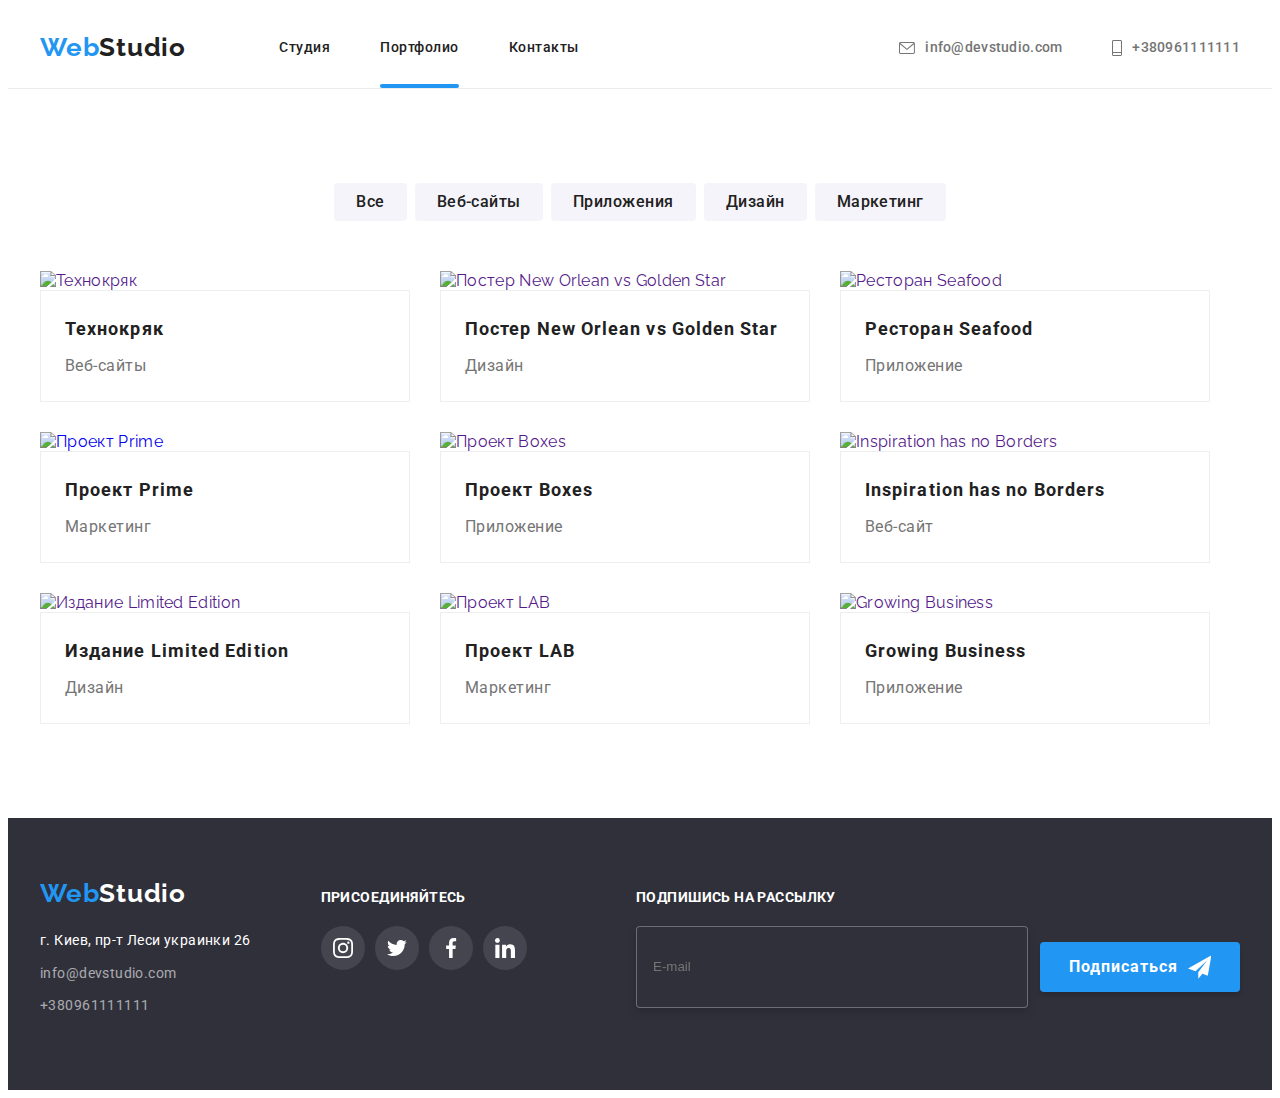
==== commit 6bfd168b: "дз 8 05" ====
--- a/portfolio.html
+++ b/portfolio.html
@@ -447,7 +447,7 @@
                 href="https://www.google.com/maps/place/бул.+Леси+Украинки,+26,+Киев,+02000/@50.4265807,30.5361971,17z/data=!3m1!4b1!4m5!3m4!1s0x40d4cf0e033ecbe9:0x57a4dffefec77da0!8m2!3d50.4265807!4d30.5383858"
                 target="_blank"
                 rel="noopener noreferrer"
-                >г. пр-т Киев Леси украинки 26</a
+                >г. Киев, пр-т Леси украинки 26</a
               >
             </li>
             <li class="address__link link">
--- a/css/main.min.css
+++ b/css/main.min.css
@@ -1,2 +1,2 @@
-:root{--main-text-color: #212121;--secondary-text-color: #757575;--accent-color: #2196f3;--primery-white-color: #ffffff;--bg-color-ourteam: #e5e5e5;--bg-footer: #2f303a;--bg-color-section: #f5f4fa;--bg-color-title: #2f303a;--bg-color-btn-section: #188ce8;--footer-contacts-color: rgba(255, 255, 255, 0.6)}.html{-webkit-box-sizing:border-box;box-sizing:border-box}.body{color:var(--main-text-color);background-color:var(--primery-white-color);font-family:"Raleway", "Roboto", sans-serif;cursor:pointer;text-decoration:none}.container{padding-left:15px;padding-right:15px;margin-left:auto;margin-right:auto}@media screen and (min-width: 480px){.container{width:480px}}@media screen and (min-width: 768px){.container{width:768px}}@media screen and (min-width: 1200px){.container{width:1200px}}.portfolio__container{padding-left:15px;padding-right:15px;margin-left:auto;margin-right:auto}@media screen and (min-width: 480px){.portfolio__container{width:480px}}@media screen and (min-width: 768px){.portfolio__container{width:768px}}@media screen and (min-width: 1200px){.portfolio__container{width:1200px}}.h1,.h2,.h3,.h4,.h5,.h6,.p{margin:0}.img{display:block;width:100%;height:auto}.link{list-style:none;letter-spacing:0.02em}.list{font-family:"Roboto";color:var(--secondary-text-color);font-weight:400;font-size:16px;line-height:1.38;text-align:center;letter-spacing:0.03em}.btn__hero{color:var(--bg-color-section);background-color:var(--accent-color);-webkit-box-shadow:0px 4px 4px rgba(0,0,0,0.15);box-shadow:0px 4px 4px rgba(0,0,0,0.15);border-radius:4px;border-color:transparent;cursor:pointer;font-weight:700;font-size:16px;line-height:1.87;display:-webkit-box;display:-ms-flexbox;display:flex;-webkit-box-align:center;-ms-flex-align:center;align-items:center;text-align:center;margin:0 auto;padding:10px 32px;letter-spacing:0.06em}.btn__hero:hover,.btn__hero:focus{background-color:#188ce8}.btn{color:var(--main-text-color);background-color:var(--bg-color-section);font-family:"Roboto";font-style:normal;font-weight:500;font-size:16px;line-height:1.62;text-align:center;cursor:pointer;letter-spacing:0.03em}.button{padding:0;margin-top:0;margin-bottom:50px}.portfolio__container .button{display:-webkit-box;display:-ms-flexbox;display:flex;-webkit-box-align:center;-ms-flex-align:center;align-items:center;-webkit-box-pack:center;-ms-flex-pack:center;justify-content:center}@media screen and (max-width: 767.98px){.portfolio__container .button{-ms-flex-wrap:wrap;flex-wrap:wrap;-webkit-box-pack:start;-ms-flex-pack:start;justify-content:flex-start;margin-top:0;margin-bottom:40px;margin-left:0}}@media screen and (min-width: 768px) and (max-width: 1199.98px){.portfolio__container .button{margin-bottom:30px}}@media screen and (max-width: 1199.98px){.portfolio{padding-top:94px;padding-bottom:94px}}@media screen and (min-width: 480px){.portfolio{padding-top:60px;padding-bottom:60px}}.portfolio__button--filter{padding:6px 22px;border:none;border-radius:4px;background-color:var(--bg-color-section);-webkit-transition:250ms cubic-bezier(0.4, 0, 0.2, 1);transition:250ms cubic-bezier(0.4, 0, 0.2, 1)}.portfolio__button--filter:hover,.portfolio__button--filter:focus{color:var(--primery-white-color);background-color:var(--accent-color);-webkit-box-shadow:0px 3px 1px rgba(0,0,0,0.1),0px 1px 2px rgba(0,0,0,0.08),0px 2px 2px rgba(0,0,0,0.12);box-shadow:0px 3px 1px rgba(0,0,0,0.1),0px 1px 2px rgba(0,0,0,0.08),0px 2px 2px rgba(0,0,0,0.12);border-radius:4px}.portfolio .portfolio__link{margin-right:8px}@media screen and (max-width: 767.98px){.portfolio__link{margin-bottom:15px}}.portfolio .portfolio__link:last-child{margin-right:0px}.form__btn{font-weight:700;font-size:16px;line-height:1.87;display:-webkit-box;display:-ms-flexbox;display:flex;-webkit-box-align:center;-ms-flex-align:center;align-items:center;text-align:center;margin-left:auto;margin-right:auto;padding:10px 55px;letter-spacing:0.06em;-webkit-box-shadow:0px 4px 4px rgba(0,0,0,0.15);box-shadow:0px 4px 4px rgba(0,0,0,0.15);border-radius:4px;cursor:pointer;-webkit-transition:250ms cubic-bezier(0.4, 0, 0.2, 1);transition:250ms cubic-bezier(0.4, 0, 0.2, 1)}.modal__btn{-webkit-box-align:center;-ms-flex-align:center;align-items:center;-webkit-box-pack:center;-ms-flex-pack:center;justify-content:center;display:-webkit-box;display:-ms-flexbox;display:flex;position:absolute;top:8px;right:8px;width:30px;height:30px;background-color:var(--primery-white-color);border:1px solid rgba(0,0,0,0.1);border-radius:50%;padding:0;cursor:pointer;-webkit-transition:background-color 250ms cubic-bezier(0.4, 0, 0.2, 1);transition:background-color 250ms cubic-bezier(0.4, 0, 0.2, 1)}.submit__button{display:-webkit-box;display:-ms-flexbox;display:flex;-webkit-box-align:center;-ms-flex-align:center;align-items:center;-webkit-box-pack:center;-ms-flex-pack:center;justify-content:center;width:200px;height:50px;font-family:"Roboto";font-weight:700;font-size:16px;line-height:1.87;letter-spacing:0.06em;color:var(--primery-white-color);padding:10px 29px;border:none;background-color:var(--accent-color);-webkit-box-shadow:0px 4px 4px rgba(0,0,0,0.15);box-shadow:0px 4px 4px rgba(0,0,0,0.15);border-radius:4px;cursor:pointer;-webkit-transition:background-color 250ms cubic-bezier(0.4, 0, 0.2, 1);transition:background-color 250ms cubic-bezier(0.4, 0, 0.2, 1)}@media screen and (min-width: 480px){.submit__button{margin:0 auto 0 auto}}.submit__button:hover,.submit__button:focus{background-color:var(--bg-color-btn-section);-webkit-transition:background-color 250ms cubic-bezier(0.4, 0, 0.2, 1);transition:background-color 250ms cubic-bezier(0.4, 0, 0.2, 1)}.logo{padding-top:24px;margin-right:93px;padding-bottom:25px;color:var(--accent-color);font-family:"Raleway";font-weight:700;font-size:26px;line-height:1.19;letter-spacing:0.03em}@media screen and (max-width: 767.98px){.logo{margin-right:auto}}@media screen and (min-width: 768px) and (max-width: 1199.98px){.logo{margin-right:88px;padding-right:0}}.header__logo--accent{color:var(--main-text-color);font-family:"Raleway";font-weight:700;font-size:26px;line-height:1.19;letter-spacing:0.03em}.footer__logo--accent{color:var(--primery-white-color)}.footer__logo{padding:0}@media screen and (max-width: 767.98px){.footer__logo{display:-webkit-box;display:-ms-flexbox;display:flex;-webkit-box-align:baseline;-ms-flex-align:baseline;align-items:baseline;margin-left:auto;margin-right:auto;margin-bottom:20px;width:154px;height:28px}}@media screen and (min-width: 768px) and (max-width: 1199.98px){.footer__logo{margin:0 auto 0 auto;width:154px;height:28px;-webkit-box-align:baseline;-ms-flex-align:baseline;align-items:baseline}}@media screen and (min-width: 1200px){.footer__logo{display:block;margin-right:0;margin-bottom:20px}}.backdrop{position:fixed;width:100%;height:100%;top:0;left:0;background-color:rgba(0,0,0,0.2);z-index:10;-webkit-transition:opacity 1000ms cubic-bezier(0.4, 0, 0.2, 1),visiblity 1000ms cubic-bezier(0.4, 0, 0.2, 1);transition:opacity 1000ms cubic-bezier(0.4, 0, 0.2, 1),visiblity 1000ms cubic-bezier(0.4, 0, 0.2, 1)}.backdrop.is-hidden{opacity:0;visibility:hidden;pointer-events:none}.modal__form{padding:40px}.form__title,.form__group,.form__label,.form__message,.form__checkbox{display:block}.form-title{font-family:"Roboto";font-weight:700;font-weight:700;font-size:20px;line-height:1.15;text-align:center;letter-spacing:0.03em;color:var(--main-text-color);margin-bottom:12px}.form__group{display:-webkit-box;display:-ms-flexbox;display:flex;-webkit-box-orient:vertical;-webkit-box-direction:normal;-ms-flex-direction:column;flex-direction:column;position:relative;text-align:left;width:100%;margin-bottom:10px}.form__group--policy{display:-webkit-box;display:-ms-flexbox;display:flex;-webkit-box-orient:vertical;-webkit-box-direction:normal;-ms-flex-direction:column;flex-direction:column;position:relative;text-align:left;width:100%;margin-bottom:20px;font-family:"Roboto";line-height:1.16;letter-spacing:0.01em;cursor:pointer;color:#757575}.form__label{margin-bottom:4px;font-weight:400;font-size:12px;font-family:"Roboto";line-height:1.16;letter-spacing:0.01em;cursor:pointer;color:#757575}.form__input{height:40px;padding:12px;padding-left:42px;border:1px solid rgba(33,33,33,0.2);border-radius:4px;outline:transparent;cursor:pointer;-webkit-transition:250ms cubic-bezier(0.4, 0, 0.2, 1);transition:250ms cubic-bezier(0.4, 0, 0.2, 1)}.form__input:hover,.form__input:focus{outline:1px solid var(--accent-color);-webkit-transition:250ms cubic-bezier(0.4, 0, 0.2, 1);transition:250ms cubic-bezier(0.4, 0, 0.2, 1)}.form__input:hover ~ .form__icon{fill:var(--accent-color);-webkit-transition:250ms cubic-bezier(0.4, 0, 0.2, 1);transition:250ms cubic-bezier(0.4, 0, 0.2, 1)}.form__input:focus ~ .form__icon{fill:var(--accent-color);-webkit-transition:250ms cubic-bezier(0.4, 0, 0.2, 1);transition:250ms cubic-bezier(0.4, 0, 0.2, 1)}.form__icon{position:absolute;top:50%;left:12px;-webkit-transform:translateY(20%);transform:translateY(20%);-webkit-transition:250ms cubic-bezier(0.4, 0, 0.2, 1);transition:250ms cubic-bezier(0.4, 0, 0.2, 1)}.form__icon:hover,.form__icon:focus{fill:var(--accent-color)}.form__message{resize:none;height:120px;padding:12px 16px;border:1px solid rgba(33,33,33,0.2);border-radius:4px;font-family:"Roboto";font-weight:400;font-size:14px;line-height:1.14px;letter-spacing:0.01em;-webkit-transition:250ms cubic-bezier(0.4, 0, 0.2, 1);transition:250ms cubic-bezier(0.4, 0, 0.2, 1)}.form__message:hover,.form__message:focus{outline:1px solid var(--accent-color);-webkit-transition:250ms cubic-bezier(0.4, 0, 0.2, 1);transition:250ms cubic-bezier(0.4, 0, 0.2, 1)}.form__checkbox{display:-webkit-box;display:-ms-flexbox;display:flex;-webkit-box-align:center;-ms-flex-align:center;align-items:center;margin-bottom:20px;margin-bottom:30px}.form-checkbox-desc{font-family:"Roboto";font-weight:400;font-size:14px;line-height:24px;letter-spacing:0.03em;color:#757575}.form__conf{color:var(--accent-color);font-family:"Roboto";font-weight:400;font-size:14px;line-height:1.71;letter-spacing:0.03em;border-bottom:1px solid var(--accent-color);-webkit-transition:bacground-color 250ms cubic-bezier(0.4, 0, 0.2, 1);transition:bacground-color 250ms cubic-bezier(0.4, 0, 0.2, 1)}.form__conf:hover,.form__conf:focus{color:var(--bg-color-btn-section)}.checkbox__custom{width:16px;height:15px;margin-right:8px;display:-webkit-box;display:-ms-flexbox;display:flex;-webkit-box-align:center;-ms-flex-align:center;align-items:center;-webkit-box-pack:center;-ms-flex-pack:center;justify-content:center;outline:1px solid;outline-offset:-2px;border-radius:4px;-webkit-transition:250ms cubic-bezier(0.4, 0, 0.2, 1);transition:250ms cubic-bezier(0.4, 0, 0.2, 1)}.checkbox:checked+.checkbox__custom{background-color:var(--accent-color);outline:var(--bg-color-btn-section)}.checkbox__custom__icon{opacity:0;-webkit-transition:opacity 250ms cubic-bezier(0.4, 0, 0.2, 1);transition:opacity 250ms cubic-bezier(0.4, 0, 0.2, 1)}.checkbox:checked+.checkbox__custom .checkbox__custom__icon{opacity:1}.visually-hidden{visibility:hidden}.modal__wrapper{position:absolute;top:50%;left:50%;-webkit-transform:translate(-50%, -50%);transform:translate(-50%, -50%);width:528px;background-color:var(--primery-white-color);-webkit-box-shadow:0px 1px 3px rgba(0,0,0,0.12),0px 1px 1px rgba(0,0,0,0.14),0px 2px 1px rgba(0,0,0,0.2);box-shadow:0px 1px 3px rgba(0,0,0,0.12),0px 1px 1px rgba(0,0,0,0.14),0px 2px 1px rgba(0,0,0,0.2);border-radius:4px;-webkit-animation-name:visible-modal;animation-name:visible-modal;-webkit-animation-duration:2500ms;animation-duration:2500ms;-webkit-animation-timing-function:linear;animation-timing-function:linear}@-webkit-keyframes visible-modal{0%{opacity:0;-webkit-transform:scale(0.2);transform:scale(0.2)}50%{opacity:0.5;-webkit-transform:translate(-50%, -50%);transform:translate(-50%, -50%)}100%{visibility:visible;opacity:1;-webkit-transform:translate(-50%, -50%);transform:translate(-50%, -50%)}}@keyframes visible-modal{0%{opacity:0;-webkit-transform:scale(0.2);transform:scale(0.2)}50%{opacity:0.5;-webkit-transform:translate(-50%, -50%);transform:translate(-50%, -50%)}100%{visibility:visible;opacity:1;-webkit-transform:translate(-50%, -50%);transform:translate(-50%, -50%)}}.modal__icon{-webkit-transform:rotate(0deg);transform:rotate(0deg);color:var(--main-text-color);-webkit-transition:color, -webkit-transform;transition:color, -webkit-transform;transition:color, transform;transition:color, transform, -webkit-transform;-webkit-transition-duration:250ms;transition-duration:250ms;-webkit-transition-timing-function:linear;transition-timing-function:linear;-webkit-transition-delay:0;transition-delay:0;padding:0}.modal__icon:hover,.modal__icon:hover{color:var(--secondary-text-color);-webkit-transform:rotate(180deg);transform:rotate(180deg);fill:var(--accent-color)}.social__networks{margin:0}.social__networks--list{display:-webkit-box;display:-ms-flexbox;display:flex;-webkit-box-align:center;-ms-flex-align:center;align-items:center;-webkit-box-pack:center;-ms-flex-pack:center;justify-content:center;padding:0}.social__item:not(:last-child){margin-right:10px}.social__item{display:-webkit-box;display:-ms-flexbox;display:flex;-webkit-box-align:center;-ms-flex-align:center;align-items:center;-webkit-box-pack:center;-ms-flex-pack:center;justify-content:center;background-color:var(--primery-white-color);border-radius:50%}.social__link{width:44px;height:44px;background-color:var(--primery-white-color);border-radius:50%;display:-webkit-box;display:-ms-flexbox;display:flex;-webkit-box-align:center;-ms-flex-align:center;align-items:center;-webkit-box-pack:center;-ms-flex-pack:center;justify-content:center;-webkit-transition:250ms cubic-bezier(0.4, 0, 0.2, 1);transition:250ms cubic-bezier(0.4, 0, 0.2, 1)}.social__link:hover,.social__link:focus{background-color:var(--accent-color)}.social__icon{fill:#afb1b8;background-color:transparent}.social__link:hover .social__icon,.social__link:focus .social__icon{fill:var(--primery-white-color)}.footer__subject{color:var(--primery-white-color);font-family:"Roboto";font-weight:700;font-size:14px;line-height:1.14;letter-spacing:0.03em;margin-top:0;margin-bottom:20px}@media screen and (min-width: 480px){.footer__subject{text-align:center}}@media screen and (max-width: 767.98px){.social{margin-left:auto;margin-right:auto;margin-bottom:20px}}@media screen and (min-width: 768px){.social{margin:0 auto 60px 0;-webkit-box-align:center;-ms-flex-align:center;align-items:center}}@media screen and (min-width: 1200px){.social{margin-top:12px;margin-right:auto}}.footer__team--link{display:-webkit-box;display:-ms-flexbox;display:flex;-webkit-box-align:center;-ms-flex-align:center;align-items:center;-webkit-box-pack:center;-ms-flex-pack:center;justify-content:center;padding-left:0;margin:0;list-style:none}.footer__social__item:not(:last-child){margin-right:10px}.footer__social__link{width:44px;height:44px;display:-webkit-box;display:-ms-flexbox;display:flex;-webkit-box-align:center;-ms-flex-align:center;align-items:center;-webkit-box-pack:center;-ms-flex-pack:center;justify-content:center;background-color:rgba(255,255,255,0.1);border-radius:50%;-webkit-transition:250ms cubic-bezier(0.4, 0, 0.2, 1);transition:250ms cubic-bezier(0.4, 0, 0.2, 1)}.footer__social__link:hover,.footer__social__link:focus{background-color:var(--accent-color)}.footer__social__icon{fill:var(--primery-white-color)}@media screen and (min-width: 480px){.footer__social__form{display:-webkit-box;display:-ms-flexbox;display:flex;text-align:center;-webkit-box-orient:vertical;-webkit-box-direction:normal;-ms-flex-direction:column;flex-direction:column}}@media screen and (min-width: 768px) and (max-width: 1199.98px){.footer__social__form{margin-left:auto;margin-right:auto}}@media screen and (min-width: 1200px){.footer__social__form{-webkit-box-sizing:border-box;box-sizing:border-box}}.clients__title{margin-top:0}@media screen and (min-width: 480px){.clients__title{margin-bottom:30px}}@media screen and (min-width: 1200px){.clients__title{margin-bottom:50px}}.list{list-style:none}.clients__list{padding-left:0;margin:0}@media screen and (max-width: 767.98px){.clients__list{display:-webkit-box;display:-ms-flexbox;display:flex;-webkit-box-align:center;-ms-flex-align:center;align-items:center;-ms-flex-wrap:wrap;flex-wrap:wrap}}@media screen and (min-width: 768px) and (max-width: 1199.98px){.clients__list{display:-webkit-box;display:-ms-flexbox;display:flex;-ms-flex-wrap:wrap;flex-wrap:wrap;-webkit-box-pack:center;-ms-flex-pack:center;justify-content:center}}@media screen and (min-width: 1200px){.clients__list{display:-webkit-box;display:-ms-flexbox;display:flex;-webkit-box-align:center;-ms-flex-align:center;align-items:center;-webkit-box-pack:center;-ms-flex-pack:center;justify-content:center}}.clients__item{margin-right:30px}@media screen and (max-width: 767.98px){.clients__item{-ms-flex-preferred-size:calc((100% - 1 * 30px) / 2);flex-basis:calc((100% - 1 * 30px) / 2);margin-bottom:30px}}@media screen and (min-width: 768px) and (max-width: 1199.98px){.clients__item{-ms-flex-preferred-size:calc((100% - 2 * 30px) / 3);flex-basis:calc((100% - 2 * 30px) / 3);margin-bottom:30px}}@media screen and (min-width: 1200px){.clients__item{padding:0}}@media screen and (min-width: 1200px){.clients__item:last-child{margin-right:0}}@media screen and (max-width: 767.98px){.clients__item:nth-child(2n+2){margin-right:0}}@media screen and (min-width: 768px) and (max-width: 1199.98px){.clients__item:nth-child(3n){margin:0}}.clients__link{height:92px;display:-webkit-box;display:-ms-flexbox;display:flex;-webkit-box-pack:center;-ms-flex-pack:center;justify-content:center;-webkit-box-align:center;-ms-flex-align:center;align-items:center;color:#afb1b8;border:1px solid #afb1b8;border-radius:4px;-webkit-transition:250ms cubic-bezier(0.4, 0, 0.2, 1);transition:250ms cubic-bezier(0.4, 0, 0.2, 1)}@media screen and (max-width: 767.98px){.clients__link{width:210}}@media screen and (min-width: 768px) and (max-width: 1199.98px){.clients__link{width:226px}}@media screen and (min-width: 1200px){.clients__link{width:170px}}.clients__link:hover,.clients__link:focus{color:var(--accent-color);border:1px solid var(--accent-color)}.clients__icon{fill:currentColor}.footer{padding-top:60px;padding-bottom:60px;background-color:var(--bg-footer);font-family:"Roboto", sans-serif;cursor:pointer;text-decoration:none}.footer__container{display:-webkit-box;display:-ms-flexbox;display:flex}@media screen and (max-width: 767.98px){.footer__container{display:-webkit-box;display:-ms-flexbox;display:flex;-ms-flex-wrap:wrap;flex-wrap:wrap;-webkit-box-align:baseline;-ms-flex-align:baseline;align-items:baseline;-webkit-box-orient:vertical;-webkit-box-direction:normal;-ms-flex-direction:column;flex-direction:column}}@media screen and (min-width: 768px){.footer__container{-ms-flex-wrap:wrap;flex-wrap:wrap;-webkit-box-orient:horizontal;-webkit-box-direction:normal;-ms-flex-direction:row;flex-direction:row;-webkit-box-align:baseline;-ms-flex-align:baseline;align-items:baseline;margin:0}}@media screen and (max-width: 767.98px){.footer__adress{margin-top:0;margin-bottom:60px;margin-left:auto;margin-right:auto;text-align:center}}@media screen and (min-width: 768px) and (max-width: 1199.98px){.footer__adress{margin-right:165px;text-align:center;margin-bottom:60px;margin-left:auto}}@media screen and (min-width: 1200px){.footer__adress{margin-right:70px}}.address{font-family:"Roboto"}@media screen and (max-width: 767.98px){.address{padding:0;margin:0}}@media screen and (min-width: 1200px){.address{margin:0;padding:0}}.address :hover,.address :focus{color:var(--accent-color)}.address-geo{color:var(--primery-white-color);font-family:"Roboto";font-style:normal;font-weight:400;font-size:14px;line-height:1.71;letter-spacing:0.03em;-webkit-transition:250ms cubic-bezier(0.4, 0, 0.2, 1);transition:250ms cubic-bezier(0.4, 0, 0.2, 1)}.footer__address__contacts{color:var(--footer-contacts-color);font-family:"Roboto";font-style:normal;font-weight:400;font-size:14px;line-height:1.71;letter-spacing:0.03em;-webkit-transition:250ms cubic-bezier(0.4, 0, 0.2, 1);transition:250ms cubic-bezier(0.4, 0, 0.2, 1)}.footer__address__contacts :hover,.footer__address__contacts :focus{color:var(--accent-color)}@media screen and (min-width: 480px){.address__link{margin-bottom:8px}}@media screen and (min-width: 1200px){.address__link{margin-bottom:9px}}.address__link:last-child{margin-bottom:0}.footer__subject__form{display:block;color:var(--primery-white-color);font-family:"Roboto";font-weight:700;font-size:14px;line-height:1.14;letter-spacing:0.03em;margin-top:12px;margin-bottom:20px}@media screen and (max-width: 767.98px){.footer__subject__form{margin-left:auto;margin-right:auto}}.footer__form{display:-webkit-box;display:-ms-flexbox;display:flex;-webkit-box-align:center;-ms-flex-align:center;align-items:center;-webkit-text-decoration:column;text-decoration:column}@media screen and (min-width: 480px){.footer__form{display:-webkit-box;display:-ms-flexbox;display:flex;-webkit-box-align:center;-ms-flex-align:center;align-items:center;-webkit-text-decoration:column;text-decoration:column;-ms-flex-wrap:wrap;flex-wrap:wrap;margin-left:auto;margin-right:auto}}@media screen and (min-width: 768px) and (max-width: 1199.98px){.footer__form{display:-webkit-box;display:-ms-flexbox;display:flex;-webkit-box-align:center;-ms-flex-align:center;align-items:center;-webkit-box-orient:vertical;-webkit-box-direction:normal;-ms-flex-direction:column;flex-direction:column;-ms-flex-wrap:wrap;flex-wrap:wrap;margin-left:auto;margin-right:auto}}.footer__email__input{width:358px;height:50px;padding:15px 16px;margin-right:12px;background-color:var(--bg-footer);border:1px solid rgba(255,255,255,0.3);-webkit-filter:drop-shadow(0px 4px 4px rgba(0,0,0,0.15));filter:drop-shadow(0px 4px 4px rgba(0,0,0,0.15));border-radius:4px;cursor:pointer;-webkit-transition:250ms cubic-bezier(0.4, 0, 0.2, 1);transition:250ms cubic-bezier(0.4, 0, 0.2, 1);color:var(--secondary-text-color)}@media screen and (max-width: 767.98px){.footer__email__input{width:450px;margin:0 0 20px 0}}@media screen and (min-width: 768px) and (max-width: 1199.98px){.footer__email__input{width:450px;margin-bottom:20px;margin-right:0}}.footer__email__input:hover,.footer__email__input:focus{border:1px solid var(--accent-color);-webkit-transition:250ms cubic-bezier(0.4, 0, 0.2, 1);transition:250ms cubic-bezier(0.4, 0, 0.2, 1)}.send__icon{fill:currentColor;margin-left:10px}.header{color:var(--main-text-color);background-color:var(--primery-white-color);font-family:"Roboto", sans-serif;border-bottom:1px solid #ececec}.header__container{display:-webkit-box;display:-ms-flexbox;display:flex;-webkit-box-align:center;-ms-flex-align:center;align-items:center;margin:auto;-webkit-box-pack:center;-ms-flex-pack:center;justify-content:center}.navigation{font-family:"Roboto", sans-serif;font-style:normal;font-weight:700;font-size:26px;line-height:1.19;letter-spacing:0.03em}@media screen and (max-width: 767.98px){.navigation{display:none}}.site__nav{color:var(--main-text-color);font-family:"Roboto", sans-serif;font-weight:500;font-size:14px;line-height:1.14}.navigation__list{display:-webkit-box;display:-ms-flexbox;display:flex;-webkit-box-align:center;-ms-flex-align:center;align-items:center;margin:0}.link__items{margin-right:50px}.link__items:last-child{margin-right:0px}.items{padding:0;margin:0}.items :hover,.items :focus,.items.current,.items :active{color:var(--accent-color)}.navigation__link{position:relative;display:block;padding-top:32px;padding-bottom:32px;-webkit-transition:250ms cubic-bezier(0.4, 0, 0.2, 1);transition:250ms cubic-bezier(0.4, 0, 0.2, 1)}.navigation__link :hover,.navigation__link :focus{color:var(--accent-color);display:block}.header__contacts{display:-webkit-box;display:-ms-flexbox;display:flex;margin-top:0;margin-left:auto;margin-bottom:0;-webkit-box-align:center;-ms-flex-align:center;align-items:center;padding:0}@media screen and (max-width: 767.98px){.header__contacts{display:none}}@media screen and (min-width: 768px) and (max-width: 1199.98px){.header__contacts{-ms-flex-wrap:wrap;flex-wrap:wrap;margin-left:84px}}.header__contacts :hover,.header__contacts :focus{color:var(--accent-color)}.header__contacts--studio{display:-webkit-box;display:-ms-flexbox;display:flex;-webkit-box-align:center;-ms-flex-align:center;align-items:center;-webkit-box-pack:center;-ms-flex-pack:center;justify-content:center;padding-top:32px;padding-bottom:32px;color:var(--secondary-text-color);font-family:"Roboto";font-style:normal;font-weight:500;font-size:14px;line-height:1.14;letter-spacing:0.02em;-webkit-transition:250ms cubic-bezier(0.4, 0, 0.2, 1);transition:250ms cubic-bezier(0.4, 0, 0.2, 1)}@media screen and (min-width: 768px) and (max-width: 1199.98px){.header__contacts--studio{padding:0;font-size:12px;line-height:1.16}}.header__contacts--mail{display:-webkit-box;display:-ms-flexbox;display:flex;-webkit-box-align:center;-ms-flex-align:center;align-items:center;-webkit-box-pack:center;-ms-flex-pack:center;justify-content:center;padding-top:32px;padding-bottom:32px;margin-right:50px;color:var(--secondary-text-color);font-family:"Roboto";font-style:normal;font-weight:500;font-size:14px;line-height:1.14;letter-spacing:0.02em;-webkit-transition:250ms cubic-bezier(0.4, 0, 0.2, 1);transition:250ms cubic-bezier(0.4, 0, 0.2, 1)}@media screen and (min-width: 768px) and (max-width: 1199.98px){.header__contacts--mail{margin-right:0;padding:0 0 10px 0;font-size:12px;line-height:1.16}}.link__items--current>.navigation__link::after{position:absolute;content:"";display:block;bottom:0;left:0%;width:100%;height:4px;border-radius:2px;background-color:var(--accent-color)}.link__items--current{margin-right:50px}.icon{margin-right:10px;fill:currentColor}a{text-decoration:none}.section{padding-top:60px;padding-bottom:60px}@media screen and (min-width: 1200px){.section{padding-top:94px;padding-bottom:94px}}.hero{text-align:center}.hero__container{max-width:1600px;padding-top:118px;padding-bottom:118px;margin-left:auto;margin-right:auto}@media screen and (max-width: 767.98px){.hero__container{background-image:-webkit-gradient(linear, left top, right top, from(rgba(47,48,58,0.4)), to(rgba(47,48,58,0.4))),url(../images/hero/Header_sm.jpg);background-image:linear-gradient(to right, rgba(47,48,58,0.4), rgba(47,48,58,0.4)),url(../images/hero/Header_sm.jpg);background-repeat:no-repeat;background-position:center;background-size:cover;background-color:var(--bg-color-title)}}@media (min-device-pixel-ratio: 2), (-webkit-min-device-pixel-ratio: 2), (min-resolution: 192dpi), (min-resolution: 2dppx){.hero__container{background-image:-webkit-gradient(linear, left top, right top, from(rgba(47,48,58,0.4)), to(rgba(47,48,58,0.4))),url(../images/hero/Header_sm@2x.jpg);background-image:linear-gradient(to right, rgba(47,48,58,0.4), rgba(47,48,58,0.4)),url(../images/hero/Header_sm@2x.jpg)}}@media screen and (min-width: 768px) and (max-width: 1199.98px){.hero__container{background-image:-webkit-gradient(linear, left top, right top, from(rgba(47,48,58,0.4)), to(rgba(47,48,58,0.4))),url(../images/hero/Header_md.jpg);background-image:linear-gradient(to right, rgba(47,48,58,0.4), rgba(47,48,58,0.4)),url(../images/hero/Header_md.jpg)}}@media (min-device-pixel-ratio: 2), (-webkit-min-device-pixel-ratio: 2), (min-resolution: 192dpi), (min-resolution: 2dppx){.hero__container{background-image:-webkit-gradient(linear, left top, right top, from(rgba(47,48,58,0.4)), to(rgba(47,48,58,0.4))),url(../images/hero/Header_md@2x.jpg);background-image:linear-gradient(to right, rgba(47,48,58,0.4), rgba(47,48,58,0.4)),url(../images/hero/Header_md@2x.jpg)}}@media screen and (min-width: 1200px){.hero__container{background-image:-webkit-gradient(linear, left top, right top, from(rgba(47,48,58,0.4)), to(rgba(47,48,58,0.4))),url(../images/hero/Header_lg.jpg);background-image:linear-gradient(to right, rgba(47,48,58,0.4), rgba(47,48,58,0.4)),url(../images/hero/Header_lg.jpg)}}@media (min-device-pixel-ratio: 2), (-webkit-min-device-pixel-ratio: 2), (min-resolution: 192dpi), (min-resolution: 2dppx){.hero__container{background-image:-webkit-gradient(linear, left top, right top, from(rgba(47,48,58,0.4)), to(rgba(47,48,58,0.4))),url(../images/hero/Header_lg@2x.jpg);background-image:linear-gradient(to right, rgba(47,48,58,0.4), rgba(47,48,58,0.4)),url(../images/hero/Header_lg@2x.jpg)}}@media screen and (min-width: 1200px){.hero__container{padding-top:200px;padding-bottom:200px}}.hero__title{width:360px;margin-top:0;margin-right:auto;margin-bottom:30px;margin-left:auto;color:var(--primery-white-color);font-family:"Roboto", sans-serif;font-weight:900;font-size:26px;line-height:1.61;text-align:center;letter-spacing:0.06em;text-transform:uppercase}@media screen and (min-width: 1200px){.hero__title{width:696px;font-size:44px;line-height:1.36}}.btn-section :hover{color:var(--primery-white-color);background-color:var(--accent-color)}.btn-section :focus{color:var(--main-text-color);background-color:var(--bg-color-btn-section)}.heading{font-family:"Roboto";font-weight:700;font-size:18px;line-height:2;letter-spacing:0.06em;color:var(--main-text-color)}.desc{font-family:"Roboto";color:var(--secondary-text-color);font-weight:400;font-size:16px;line-height:1.87;letter-spacing:0.03em}@media screen and (max-width: 767.98px){.cards{margin:0;padding:0}}@media screen and (min-width: 768px){.cards{display:-webkit-box;display:-ms-flexbox;display:flex;-ms-flex-wrap:wrap;flex-wrap:wrap;margin-top:0;margin-bottom:-30px;padding-left:0}}@media screen and (min-width: 1200px){.cards{margin-bottom:0;margin-top:-30px;padding:0px;display:-webkit-box;display:-ms-flexbox;display:flex;-ms-flex-wrap:wrap;flex-wrap:wrap}}.cards__link{-webkit-box-sizing:border-box;box-sizing:border-box;background:var(--primery-white-color);-webkit-transition:250ms cubic-bezier(0.4, 0, 0.2, 1);transition:250ms cubic-bezier(0.4, 0, 0.2, 1);overflow:hidden}@media screen and (max-width: 767.98px){.cards__link{width:450px;margin:0 0 30px 0;padding:0}}@media screen and (min-width: 768px) and (max-width: 1199.98px){.cards__link{width:calc((100% - 60px) / 2);margin-right:30px;margin-bottom:30px}}@media screen and (min-width: 1200px){.cards__link{width:370px;margin-top:30px;margin-left:0;margin-right:30px}}.cards__link:hover,.cards__link:focus{-webkit-box-shadow:0px 1px 1px rgba(0,0,0,0.12),0px 4px 4px rgba(0,0,0,0.06),1px 4px 6px rgba(0,0,0,0.16);box-shadow:0px 1px 1px rgba(0,0,0,0.12),0px 4px 4px rgba(0,0,0,0.06),1px 4px 6px rgba(0,0,0,0.16)}@media screen and (min-width: 1200px){.cards__link:nth-child(3n){margin-right:0}.cards__link:last-child(-n+3){margin-bottom:0}}@media screen and (min-width: 768px) and (max-width: 1199.98px){.cards__link:nth-child(2n){margin-right:0}}@media screen and (min-width: 768px) and (max-width: 1199.98px){.cards__link:last-child{margin:0}}.thumb{position:relative;overflow:hidden}@media screen and (min-width: 768px) and (max-width: 1199.98px){.gallery{height:100%;display:-webkit-box;display:-ms-flexbox;display:flex;-webkit-box-orient:vertical;-webkit-box-direction:normal;-ms-flex-direction:column;flex-direction:column}}.block__desk{display:block;width:370;padding:20px 24px;border:1px solid #eeeeee;-webkit-box-flex:1;-ms-flex-positive:1;flex-grow:1}.block__desk .heading{margin-bottom:4px;margin-top:0}.block__desk .desc{margin:0}.overlay-text{position:absolute;width:100%;height:100%;padding:63px 24px;margin:0;font-family:"Roboto";font-weight:400;font-size:18px;line-height:1.56;letter-spacing:0.03em;color:var(--primery-white-color);background-color:rgba(33,150,243,0.9);opacity:0;-webkit-transition:250ms cubic-bezier(0.4, 0, 0.2, 1);transition:250ms cubic-bezier(0.4, 0, 0.2, 1)}.gallery:hover .overlay-text,.gallery:hover .overlay-text{-webkit-transform:translateY(-100%);transform:translateY(-100%);opacity:1}.subtitles{padding-bottom:10px;margin:0;color:var(--main-text-color);font-family:"Roboto";font-weight:700;font-size:14px;line-height:1.14;letter-spacing:0.03em;text-transform:uppercase}@media screen and (max-width: 767.98px){.subtitles{display:-webkit-box;display:-ms-flexbox;display:flex;-webkit-box-pack:center;-ms-flex-pack:center;justify-content:center;-webkit-box-align:center;-ms-flex-align:center;align-items:center}}.text{margin:0;color:var(--secondary-text-color);font-family:"Roboto";font-weight:400;font-size:14px;line-height:1.71;letter-spacing:0.03em}@media screen and (min-width: 768px){.special__container{display:-webkit-box;display:-ms-flexbox;display:flex}}.special__link{margin:0px}@media screen and (min-width: 768px){.special__link{display:-webkit-box;display:-ms-flexbox;display:flex;-ms-flex-wrap:wrap;flex-wrap:wrap;-webkit-box-pack:center;-ms-flex-pack:center;justify-content:center}}@media screen and (min-width: 1200px){.special__link{display:-webkit-box;display:-ms-flexbox;display:flex;-ms-flex-wrap:nowrap;flex-wrap:nowrap;-webkit-box-pack:center;-ms-flex-pack:center;justify-content:center;margin:0;padding-right:30px}}.special__link:last-child{padding-right:0px}.special__list{margin-bottom:30px}@media screen and (min-width: 768px){.special__list{-ms-flex-preferred-size:calc((100% - 1 * 30px) / 2);flex-basis:calc((100% - 1 * 30px) / 2);margin-right:30px}}@media screen and (min-width: 1200px){.special__list{-ms-flex-preferred-size:calc((100% - 3 * 30px) / 4);flex-basis:calc((100% - 3 * 30px) / 4);margin-right:30px;margin-bottom:0px}}@media screen and (min-width: 768px){.special__list:nth-child(2n+2){margin:0}}@media screen and (min-width: 1200px){.special__list:nth-child(2n+2){margin-right:30px}}@media screen and (min-width: 1200px){.special__list:last-child{margin-right:0}}.list__icon:hover,.list__icon:focus{fill:var(--accent-color)}.special__list__icon{width:270px;height:120px;background-color:#f5f4fa;border-radius:4px;margin-bottom:30px;display:-webkit-box;display:-ms-flexbox;display:flex;-webkit-box-pack:center;-ms-flex-pack:center;justify-content:center;-webkit-box-align:center;-ms-flex-align:center;align-items:center}@media screen and (min-width: 480px){.special__list__icon{width:100%}}@media screen and (min-width: 768px){.special__list__icon{width:354px;height:120px}}@media screen and (min-width: 1200px){.special__list__icon{width:270px;height:120px}}.team{color:var(--bg-color-section);background:#f5f4fa}@media screen and (max-width: 767.98px){.work__team--link{display:-webkit-box;display:-ms-flexbox;display:flex;-webkit-box-align:center;-ms-flex-align:center;align-items:center;-webkit-box-orient:vertical;-webkit-box-direction:normal;-ms-flex-direction:column;flex-direction:column;margin:0px;padding:0}}@media screen and (min-width: 768px){.work__team--link{display:-webkit-box;display:-ms-flexbox;display:flex;-ms-flex-wrap:wrap;flex-wrap:wrap;-webkit-box-pack:center;-ms-flex-pack:center;justify-content:center;margin:0px;padding:0}}@media screen and (min-width: 1200px){.work__team--link{display:-webkit-box;display:-ms-flexbox;display:flex;-webkit-box-align:center;-ms-flex-align:center;align-items:center;padding-left:0;margin:0}}.team__list{background:#f5f4fa}@media screen and (max-width: 767.98px){.team__list{margin-bottom:30px;width:450px;height:622px}}@media screen and (min-width: 768px) and (max-width: 1199.98px){.team__list{margin-right:30px;margin-bottom:30px;width:354px;height:536px}}@media screen and (min-width: 1200px){.team__list{margin-right:30px;width:270px}}@media screen and (min-width: 768px) and (max-width: 1199.98px){.team__list:nth-child(2n+2){margin:0}}@media screen and (min-width: 1200px){.team__list:last-child{margin-right:0}}.personal{background-color:var(--primery-white-color);-webkit-box-shadow:0px 1px 3px rgba(0,0,0,0.12),0px 1px 1px rgba(0,0,0,0.14),0px 2px 1px rgba(0,0,0,0.2);box-shadow:0px 1px 3px rgba(0,0,0,0.12),0px 1px 1px rgba(0,0,0,0.14),0px 2px 1px rgba(0,0,0,0.2);border-radius:0px 0px 4px 4px}.personal__team{display:block;padding-top:30px}@media screen and (min-width: 480px){.personal__team{padding-bottom:24px}}@media screen and (min-width: 1200px){.personal__team{padding-bottom:30px}}.personal__team .caption{margin-top:0;margin-bottom:10px}.personal__team .list{margin-top:0;margin-bottom:16px}.caption{font-family:"Roboto";color:var(--main-text-color);font-weight:500;font-size:16px;line-height:1.18;text-align:center;letter-spacing:0.03em}.work__subtitles__team{margin-top:0}@media screen and (min-width: 480px){.work__subtitles__team{margin-bottom:30px}}@media screen and (min-width: 1200px){.work__subtitles__team{margin-bottom:50px}}.subject{color:var(--main-text-color);font-family:"Roboto";font-weight:700;text-align:center;letter-spacing:0.03em}@media screen and (min-width: 480px){.subject{font-size:28px;line-height:1.17}}@media screen and (min-width: 1200px){.subject{font-size:36px;line-height:1.16}}.work__container{display:block}@media screen and (max-width: 1199.98px){.work__container{display:none;padding-top:0}}.work__subtitles{margin-top:0;margin-bottom:50px}.special__link{padding:0}.work__list{position:relative;margin-right:30px}.special__link>.work__list{-ms-flex-preferred-size:370px;flex-basis:370px}.work__list:last-child{padding-right:0}.work{position:absolute;display:-webkit-box;display:-ms-flexbox;display:flex;width:100%;height:70px;bottom:0;left:0;font-family:"Roboto";font-weight:700;font-size:14px;line-height:1.14;text-align:center;-webkit-box-align:center;-ms-flex-align:center;align-items:center;-webkit-box-pack:center;-ms-flex-pack:center;justify-content:center;letter-spacing:0.03em;text-transform:uppercase;margin:0;color:var(--primery-white-color);background-color:rgba(47,48,58,0.8)}.menu-container{position:fixed;top:0;left:0;width:100%;height:100%;padding-top:48px;padding-bottom:48px;padding-left:40px;z-index:999;display:-webkit-box;display:-ms-flexbox;display:flex;-webkit-box-orient:vertical;-webkit-box-direction:normal;-ms-flex-direction:column;flex-direction:column;background-color:#fff;-webkit-transform:translateX(100%);transform:translateX(100%);-webkit-transition:-webkit-transform 250ms ease-in-out;transition:-webkit-transform 250ms ease-in-out;transition:transform 250ms ease-in-out;transition:transform 250ms ease-in-out, -webkit-transform 250ms ease-in-out}.menu-container.is-open{-webkit-transform:translateX(0);transform:translateX(0)}.menu-toggle{display:-webkit-box;display:-ms-flexbox;display:flex;-webkit-box-pack:center;-ms-flex-pack:center;justify-content:center;-webkit-box-align:center;-ms-flex-align:center;align-items:center}@media screen and (min-width: 768px){.menu-toggle{display:none}}.menu-toggle--close,.menu-toggle--open{display:-webkit-box;display:-ms-flexbox;display:flex;min-width:40px;min-height:40px;margin:0;padding:11px;border:none;background-color:transparent;cursor:pointer;position:absolute;top:10px;right:15px;z-index:100}@media screen and (min-width: 768px){.menu-toggle--close,.menu-toggle--open{display:none}}.menu-toggle--close:hover,.menu-toggle--close:focus,.menu-toggle--open:hover,.menu-toggle--open:focus{fill:var(--accent-color);cursor:pointer}.icon-close-menu,.icon-open-menu{width:40px;height:40px}.mobile-menu__item:not(:last-child){margin-bottom:32px}.mobile-menu__nav-link{font-weight:500;font-size:40px;line-height:1.17;letter-spacing:0.02em;text-decoration:none;color:var(--title-text-color);-webkit-transition:250ms cubic-bezier(0.4, 0, 0.2, 1);transition:250ms cubic-bezier(0.4, 0, 0.2, 1)}.mobile-menu__nav-link:hover,.mobile-menu__nav-link:hover{color:var(--accent-color)}.nav__link--active{color:var(--accent-color)}.mobile-menu__contacts{margin-top:auto;margin-bottom:64px}.mobile-menu__contacts-link-tel{display:block;margin-bottom:32px;font-weight:500;font-size:34px;line-height:1.18;letter-spacing:0.02em;text-decoration:none;color:var(--accent-color);-webkit-transition:250ms cubic-bezier(0.4, 0, 0.2, 1);transition:250ms cubic-bezier(0.4, 0, 0.2, 1)}@media screen and (max-width: 479px){.mobile-menu__contacts-link-tel{font-size:calc(20px + 1vw)}}.mobile-menu__contacts-link-tel:hover,.mobile-menu__contacts-link-tel:focus{color:var(--accent-color)}.mobile-menu__contacts-link-mail{font-weight:500;font-size:24px;line-height:1.17;letter-spacing:0.02em;text-decoration:none;color:var(--primery-text-color)}.mobile-menu__contacts-link-mail:hover,.mobile-menu__contacts-link-mail:focus{color:var(--accent-color)}.mobile-menu__socials{display:-webkit-box;display:-ms-flexbox;display:flex;-ms-flex-wrap:wrap;flex-wrap:wrap}.mobile-menu__items{position:relative}.mobile-menu__items:not(:last-child){margin-right:20px}.mobile-menu__socials-link{font-weight:500;font-size:18px;line-height:1.22;letter-spacing:0.02em;text-decoration:none;color:var(--accent-color);-webkit-transition:250ms cubic-bezier(0.4, 0, 0.2, 1);transition:250ms cubic-bezier(0.4, 0, 0.2, 1)}.mobile-menu__socials-link:hover,.mobile-menu__socials-link:focus{color:var(--accent-color)}.mobile-menu__items:not(:last-child) .mobile-menu__socials-link::after{background-color:rgba(33,33,33,0.2)}.mobile-menu__socials-link::after{content:" ";position:absolute;width:1px;height:22px;margin-left:10px}
+:root{--main-text-color: #212121;--secondary-text-color: #757575;--accent-color: #2196f3;--primery-white-color: #ffffff;--bg-color-ourteam: #e5e5e5;--bg-footer: #2f303a;--bg-color-section: #f5f4fa;--bg-color-title: #2f303a;--bg-color-btn-section: #188ce8;--footer-contacts-color: rgba(255, 255, 255, 0.6)}.html{-webkit-box-sizing:border-box;box-sizing:border-box}.body{color:var(--main-text-color);background-color:var(--primery-white-color);font-family:"Raleway", "Roboto", sans-serif;cursor:pointer;text-decoration:none}.container{padding-left:15px;padding-right:15px;margin-left:auto;margin-right:auto}@media screen and (min-width: 480px){.container{width:480px}}@media screen and (min-width: 768px){.container{width:768px}}@media screen and (min-width: 1200px){.container{width:1200px}}.portfolio__container{padding-left:15px;padding-right:15px;margin-left:auto;margin-right:auto}@media screen and (min-width: 480px){.portfolio__container{width:480px}}@media screen and (min-width: 768px){.portfolio__container{width:768px}}@media screen and (min-width: 1200px){.portfolio__container{width:1200px}}.h1,.h2,.h3,.h4,.h5,.h6,.p{margin:0}.img{display:block;width:100%;height:auto}.link{list-style:none;letter-spacing:0.02em}.list{font-family:"Roboto";color:var(--secondary-text-color);font-weight:400;font-size:16px;line-height:1.38;text-align:center;letter-spacing:0.03em}.btn__hero{color:var(--bg-color-section);background-color:var(--accent-color);-webkit-box-shadow:0px 4px 4px rgba(0,0,0,0.15);box-shadow:0px 4px 4px rgba(0,0,0,0.15);border-radius:4px;border-color:transparent;cursor:pointer;font-weight:700;font-size:16px;line-height:1.87;display:-webkit-box;display:-ms-flexbox;display:flex;-webkit-box-align:center;-ms-flex-align:center;align-items:center;text-align:center;margin:0 auto;padding:10px 32px;letter-spacing:0.06em}.btn__hero:hover,.btn__hero:focus{background-color:#188ce8}.btn{color:var(--main-text-color);background-color:var(--bg-color-section);font-family:"Roboto";font-style:normal;font-weight:500;font-size:16px;line-height:1.62;text-align:center;cursor:pointer;letter-spacing:0.03em}.button{padding:0;margin-top:0;margin-bottom:50px}.portfolio__container .button{display:-webkit-box;display:-ms-flexbox;display:flex;-webkit-box-align:center;-ms-flex-align:center;align-items:center;-webkit-box-pack:center;-ms-flex-pack:center;justify-content:center}@media screen and (max-width: 767.98px){.portfolio__container .button{-ms-flex-wrap:wrap;flex-wrap:wrap;-webkit-box-pack:start;-ms-flex-pack:start;justify-content:flex-start;margin-top:0;margin-bottom:40px;margin-left:0}}@media screen and (min-width: 768px) and (max-width: 1199.98px){.portfolio__container .button{margin-bottom:30px}}.portfolio{padding-top:60px;padding-bottom:60px}@media screen and (min-width: 1200px){.portfolio{padding-top:94px;padding-bottom:94px}}@media screen and (min-width: 768px) and (max-width: 1199.98px){.portfolio{padding-top:60px;padding-bottom:60px}}.portfolio__button--filter{padding:6px 22px;border:none;border-radius:4px;background-color:var(--bg-color-section);-webkit-transition:250ms cubic-bezier(0.4, 0, 0.2, 1);transition:250ms cubic-bezier(0.4, 0, 0.2, 1)}.portfolio__button--filter:hover,.portfolio__button--filter:focus{color:var(--primery-white-color);background-color:var(--accent-color);-webkit-box-shadow:0px 3px 1px rgba(0,0,0,0.1),0px 1px 2px rgba(0,0,0,0.08),0px 2px 2px rgba(0,0,0,0.12);box-shadow:0px 3px 1px rgba(0,0,0,0.1),0px 1px 2px rgba(0,0,0,0.08),0px 2px 2px rgba(0,0,0,0.12);border-radius:4px}.portfolio .portfolio__link{margin-right:8px}@media screen and (max-width: 767.98px){.portfolio__link{margin-bottom:15px}}.portfolio .portfolio__link:last-child{margin-right:0px}.form__btn{font-weight:700;font-size:16px;line-height:1.87;display:-webkit-box;display:-ms-flexbox;display:flex;-webkit-box-align:center;-ms-flex-align:center;align-items:center;text-align:center;margin-left:auto;margin-right:auto;padding:10px 55px;letter-spacing:0.06em;-webkit-box-shadow:0px 4px 4px rgba(0,0,0,0.15);box-shadow:0px 4px 4px rgba(0,0,0,0.15);border-radius:4px;cursor:pointer;-webkit-transition:250ms cubic-bezier(0.4, 0, 0.2, 1);transition:250ms cubic-bezier(0.4, 0, 0.2, 1)}.modal__btn{-webkit-box-align:center;-ms-flex-align:center;align-items:center;-webkit-box-pack:center;-ms-flex-pack:center;justify-content:center;display:-webkit-box;display:-ms-flexbox;display:flex;position:absolute;top:8px;right:8px;width:30px;height:30px;background-color:var(--primery-white-color);border:1px solid rgba(0,0,0,0.1);border-radius:50%;padding:0;cursor:pointer;-webkit-transition:background-color 250ms cubic-bezier(0.4, 0, 0.2, 1);transition:background-color 250ms cubic-bezier(0.4, 0, 0.2, 1)}.submit__button{display:-webkit-box;display:-ms-flexbox;display:flex;-webkit-box-align:center;-ms-flex-align:center;align-items:center;-webkit-box-pack:center;-ms-flex-pack:center;justify-content:center;width:200px;height:50px;font-family:"Roboto";font-weight:700;font-size:16px;line-height:1.87;letter-spacing:0.06em;color:var(--primery-white-color);padding:10px 29px;border:none;background-color:var(--accent-color);-webkit-box-shadow:0px 4px 4px rgba(0,0,0,0.15);box-shadow:0px 4px 4px rgba(0,0,0,0.15);border-radius:4px;cursor:pointer;-webkit-transition:background-color 250ms cubic-bezier(0.4, 0, 0.2, 1);transition:background-color 250ms cubic-bezier(0.4, 0, 0.2, 1)}@media screen and (min-width: 480px){.submit__button{margin:0 auto 0 auto}}.submit__button:hover,.submit__button:focus{background-color:var(--bg-color-btn-section);-webkit-transition:background-color 250ms cubic-bezier(0.4, 0, 0.2, 1);transition:background-color 250ms cubic-bezier(0.4, 0, 0.2, 1)}.logo{padding-top:24px;margin-right:93px;padding-bottom:25px;color:var(--accent-color);font-family:"Raleway";font-weight:700;font-size:26px;line-height:1.19;letter-spacing:0.03em}@media screen and (max-width: 767.98px){.logo{margin-right:auto}}@media screen and (min-width: 768px) and (max-width: 1199.98px){.logo{margin-right:88px;padding-right:0}}.header__logo--accent{color:var(--main-text-color);font-family:"Raleway";font-weight:700;font-size:26px;line-height:1.19;letter-spacing:0.03em}.footer__logo--accent{color:var(--primery-white-color)}.footer__logo{padding:0;margin-bottom:20px}@media screen and (max-width: 767.98px){.footer__logo{display:-webkit-box;display:-ms-flexbox;display:flex;-webkit-box-align:baseline;-ms-flex-align:baseline;align-items:baseline;margin-left:auto;margin-right:auto;width:154px;height:28px}}@media screen and (min-width: 768px) and (max-width: 1199.98px){.footer__logo{display:-webkit-box;display:-ms-flexbox;display:flex;margin-left:auto;margin-right:auto;width:154px;height:28px;-webkit-box-align:baseline;-ms-flex-align:baseline;align-items:baseline}}@media screen and (min-width: 1200px){.footer__logo{display:block;margin-right:0}}.backdrop{position:fixed;width:100%;height:100%;top:0;left:0;background-color:rgba(0,0,0,0.2);z-index:10;-webkit-transition:opacity 1000ms cubic-bezier(0.4, 0, 0.2, 1),visiblity 1000ms cubic-bezier(0.4, 0, 0.2, 1);transition:opacity 1000ms cubic-bezier(0.4, 0, 0.2, 1),visiblity 1000ms cubic-bezier(0.4, 0, 0.2, 1)}.backdrop.is-hidden{opacity:0;visibility:hidden;pointer-events:none}.modal__form{padding:40px}.form__title,.form__group,.form__label,.form__message,.form__checkbox{display:block}.form__title{font-family:"Roboto";font-weight:700;font-size:20px;line-height:1.15;text-align:center;letter-spacing:0.03em;color:var(--main-text-color);margin-bottom:12px}.form__group{display:-webkit-box;display:-ms-flexbox;display:flex;-webkit-box-orient:vertical;-webkit-box-direction:normal;-ms-flex-direction:column;flex-direction:column;position:relative;text-align:left;width:100%;margin-bottom:10px}.form__group--policy{display:-webkit-box;display:-ms-flexbox;display:flex;-webkit-box-orient:vertical;-webkit-box-direction:normal;-ms-flex-direction:column;flex-direction:column;position:relative;text-align:left;width:100%;margin-bottom:20px;font-family:"Roboto";line-height:1.16;letter-spacing:0.01em;cursor:pointer;color:#757575}.form__label{margin-bottom:4px;font-weight:400;font-size:12px;font-family:"Roboto";line-height:1.16;letter-spacing:0.01em;cursor:pointer;color:#757575}.form__input{height:40px;padding:12px;padding-left:42px;border:1px solid rgba(33,33,33,0.2);border-radius:4px;outline:transparent;cursor:pointer;-webkit-transition:250ms cubic-bezier(0.4, 0, 0.2, 1);transition:250ms cubic-bezier(0.4, 0, 0.2, 1)}.form__input:hover,.form__input:focus{outline:1px solid var(--accent-color);-webkit-transition:250ms cubic-bezier(0.4, 0, 0.2, 1);transition:250ms cubic-bezier(0.4, 0, 0.2, 1)}.form__input:hover ~ .form__icon{fill:var(--accent-color);-webkit-transition:250ms cubic-bezier(0.4, 0, 0.2, 1);transition:250ms cubic-bezier(0.4, 0, 0.2, 1)}.form__input:focus ~ .form__icon{fill:var(--accent-color);-webkit-transition:250ms cubic-bezier(0.4, 0, 0.2, 1);transition:250ms cubic-bezier(0.4, 0, 0.2, 1)}.form__icon{position:absolute;top:50%;left:12px;-webkit-transform:translateY(20%);transform:translateY(20%);-webkit-transition:250ms cubic-bezier(0.4, 0, 0.2, 1);transition:250ms cubic-bezier(0.4, 0, 0.2, 1)}.form__icon:hover,.form__icon:focus{fill:var(--accent-color)}.form__message{resize:none;height:120px;padding:12px 16px;border:1px solid rgba(33,33,33,0.2);border-radius:4px;font-family:"Roboto";font-weight:400;font-size:14px;line-height:1.14px;letter-spacing:0.01em;-webkit-transition:250ms cubic-bezier(0.4, 0, 0.2, 1);transition:250ms cubic-bezier(0.4, 0, 0.2, 1)}.form__message:hover,.form__message:focus{outline:1px solid var(--accent-color);-webkit-transition:250ms cubic-bezier(0.4, 0, 0.2, 1);transition:250ms cubic-bezier(0.4, 0, 0.2, 1)}.form__checkbox{display:-webkit-box;display:-ms-flexbox;display:flex;margin-bottom:20px;margin-bottom:30px}@media screen and (max-width: 1199.98px){.form__checkbox{-webkit-box-pack:end;-ms-flex-pack:end;justify-content:flex-end}}@media screen and (min-width: 1200px){.form__checkbox{-webkit-box-align:center;-ms-flex-align:center;align-items:center}}.form-checkbox-desc{font-family:"Roboto";font-weight:400;font-size:12px;line-height:1.17;letter-spacing:0.03em;color:#757575;white-space:nowrap}@media screen and (min-width: 1200px){.form-checkbox-desc{font-size:14px;line-height:1.71}}.form__conf{color:var(--accent-color);font-family:"Roboto";font-weight:400;font-size:12px;line-height:1.17;letter-spacing:0.03em;border-bottom:1px solid var(--accent-color);-webkit-transition:bacground-color 250ms cubic-bezier(0.4, 0, 0.2, 1);transition:bacground-color 250ms cubic-bezier(0.4, 0, 0.2, 1)}@media screen and (min-width: 1200px){.form__conf{font-size:14px;line-height:1.71}}.form__conf:hover,.form__conf:focus{color:var(--bg-color-btn-section)}.checkbox__custom{width:16px;height:15px;margin-right:8px;display:-webkit-box;display:-ms-flexbox;display:flex;-webkit-box-align:center;-ms-flex-align:center;align-items:center;-webkit-box-pack:center;-ms-flex-pack:center;justify-content:center;outline:1px solid;outline-offset:-2px;border-radius:4px;-webkit-transition:250ms cubic-bezier(0.4, 0, 0.2, 1);transition:250ms cubic-bezier(0.4, 0, 0.2, 1)}.checkbox:checked+.checkbox__custom{background-color:var(--accent-color);outline:var(--bg-color-btn-section)}.checkbox__custom__icon{opacity:0;-webkit-transition:opacity 250ms cubic-bezier(0.4, 0, 0.2, 1);transition:opacity 250ms cubic-bezier(0.4, 0, 0.2, 1)}.checkbox:checked+.checkbox__custom .checkbox__custom__icon{opacity:1}.visually-hidden{visibility:hidden}.modal__wrapper{position:absolute;top:50%;left:50%;-webkit-transform:translate(-50%, -50%);transform:translate(-50%, -50%);background-color:var(--primery-white-color);-webkit-box-shadow:0px 1px 3px rgba(0,0,0,0.12),0px 1px 1px rgba(0,0,0,0.14),0px 2px 1px rgba(0,0,0,0.2);box-shadow:0px 1px 3px rgba(0,0,0,0.12),0px 1px 1px rgba(0,0,0,0.14),0px 2px 1px rgba(0,0,0,0.2);border-radius:4px;-webkit-animation-name:visible-modal;animation-name:visible-modal;-webkit-animation-duration:2500ms;animation-duration:2500ms;-webkit-animation-timing-function:linear;animation-timing-function:linear;width:450px;height:609px}@media screen and (min-width: 1200px){.modal__wrapper{width:528px;height:581px}}@-webkit-keyframes visible-modal{0%{opacity:0;-webkit-transform:scale(0.2);transform:scale(0.2)}50%{opacity:0.5;-webkit-transform:translate(-50%, -50%);transform:translate(-50%, -50%)}100%{visibility:visible;opacity:1;-webkit-transform:translate(-50%, -50%);transform:translate(-50%, -50%)}}@keyframes visible-modal{0%{opacity:0;-webkit-transform:scale(0.2);transform:scale(0.2)}50%{opacity:0.5;-webkit-transform:translate(-50%, -50%);transform:translate(-50%, -50%)}100%{visibility:visible;opacity:1;-webkit-transform:translate(-50%, -50%);transform:translate(-50%, -50%)}}.modal__icon{-webkit-transform:rotate(0deg);transform:rotate(0deg);color:var(--main-text-color);-webkit-transition:color, -webkit-transform;transition:color, -webkit-transform;transition:color, transform;transition:color, transform, -webkit-transform;-webkit-transition-duration:250ms;transition-duration:250ms;-webkit-transition-timing-function:linear;transition-timing-function:linear;-webkit-transition-delay:0;transition-delay:0;padding:0}.modal__icon:hover,.modal__icon:hover{color:var(--secondary-text-color);-webkit-transform:rotate(180deg);transform:rotate(180deg);fill:var(--accent-color)}.social__networks{margin:0}.social__networks--list{display:-webkit-box;display:-ms-flexbox;display:flex;-webkit-box-align:center;-ms-flex-align:center;align-items:center;-webkit-box-pack:center;-ms-flex-pack:center;justify-content:center;padding:0}.social__item:not(:last-child){margin-right:10px}.social__item{display:-webkit-box;display:-ms-flexbox;display:flex;-webkit-box-align:center;-ms-flex-align:center;align-items:center;-webkit-box-pack:center;-ms-flex-pack:center;justify-content:center;background-color:var(--primery-white-color);border-radius:50%}.social__link{width:44px;height:44px;background-color:var(--primery-white-color);border-radius:50%;display:-webkit-box;display:-ms-flexbox;display:flex;-webkit-box-align:center;-ms-flex-align:center;align-items:center;-webkit-box-pack:center;-ms-flex-pack:center;justify-content:center;-webkit-transition:250ms cubic-bezier(0.4, 0, 0.2, 1);transition:250ms cubic-bezier(0.4, 0, 0.2, 1)}.social__link:hover,.social__link:focus{background-color:var(--accent-color)}.social__icon{fill:#afb1b8;background-color:transparent}.social__link:hover .social__icon,.social__link:focus .social__icon{fill:var(--primery-white-color)}.footer__subject{color:var(--primery-white-color);font-family:"Roboto";font-weight:700;font-size:14px;line-height:1.14;letter-spacing:0.03em;margin-top:0;margin-bottom:20px}@media screen and (max-width: 767.98px){.footer__subject{text-align:center}}@media screen and (min-width: 768px) and (max-width: 1199.98px){.footer__subject{text-align:center}}@media screen and (max-width: 767.98px){.social{margin-left:auto;margin-right:auto;margin-bottom:60px}}@media screen and (min-width: 768px){.social{margin:0 auto 60px 0}}@media screen and (min-width: 1200px){.social{margin-top:12px;margin-right:auto}}.footer__team--link{display:-webkit-box;display:-ms-flexbox;display:flex;-webkit-box-align:center;-ms-flex-align:center;align-items:center;-webkit-box-pack:center;-ms-flex-pack:center;justify-content:center;padding-left:0;margin:0;list-style:none}.footer__social__item:not(:last-child){margin-right:10px}.footer__social__link{width:44px;height:44px;display:-webkit-box;display:-ms-flexbox;display:flex;-webkit-box-align:center;-ms-flex-align:center;align-items:center;-webkit-box-pack:center;-ms-flex-pack:center;justify-content:center;background-color:rgba(255,255,255,0.1);border-radius:50%;-webkit-transition:250ms cubic-bezier(0.4, 0, 0.2, 1);transition:250ms cubic-bezier(0.4, 0, 0.2, 1)}.footer__social__link:hover,.footer__social__link:focus{background-color:var(--accent-color)}.footer__social__icon{fill:var(--primery-white-color)}@media screen and (max-width: 767.98px){.footer__social__form{display:-webkit-box;display:-ms-flexbox;display:flex;text-align:center;-webkit-box-orient:vertical;-webkit-box-direction:normal;-ms-flex-direction:column;flex-direction:column}}@media screen and (min-width: 768px) and (max-width: 1199.98px){.footer__social__form{margin-left:auto;margin-right:auto;text-align:center}}@media screen and (min-width: 1200px){.footer__social__form{-webkit-box-sizing:border-box;box-sizing:border-box}}.clients__title{margin-top:0}@media screen and (min-width: 480px){.clients__title{margin-bottom:30px}}@media screen and (min-width: 1200px){.clients__title{margin-bottom:50px}}.list{list-style:none}.clients__list{padding-left:0;margin:0}@media screen and (max-width: 767.98px){.clients__list{display:-webkit-box;display:-ms-flexbox;display:flex;-webkit-box-align:center;-ms-flex-align:center;align-items:center;-ms-flex-wrap:wrap;flex-wrap:wrap}}@media screen and (min-width: 768px) and (max-width: 1199.98px){.clients__list{display:-webkit-box;display:-ms-flexbox;display:flex;-ms-flex-wrap:wrap;flex-wrap:wrap;-webkit-box-pack:center;-ms-flex-pack:center;justify-content:center}}@media screen and (min-width: 1200px){.clients__list{display:-webkit-box;display:-ms-flexbox;display:flex;-webkit-box-align:center;-ms-flex-align:center;align-items:center;-webkit-box-pack:center;-ms-flex-pack:center;justify-content:center}}.clients__item{margin-right:30px}@media screen and (max-width: 767.98px){.clients__item{-ms-flex-preferred-size:calc((100% - 1 * 30px) / 2);flex-basis:calc((100% - 1 * 30px) / 2);margin-bottom:30px}}@media screen and (min-width: 768px) and (max-width: 1199.98px){.clients__item{-ms-flex-preferred-size:calc((100% - 2 * 30px) / 3);flex-basis:calc((100% - 2 * 30px) / 3);margin-bottom:30px}}@media screen and (min-width: 1200px){.clients__item{padding:0}}@media screen and (min-width: 1200px){.clients__item:last-child{margin-right:0}}@media screen and (max-width: 767.98px){.clients__item:nth-child(2n+2){margin-right:0}}@media screen and (min-width: 768px) and (max-width: 1199.98px){.clients__item:nth-child(3n){margin:0}}.clients__link{height:92px;display:-webkit-box;display:-ms-flexbox;display:flex;-webkit-box-pack:center;-ms-flex-pack:center;justify-content:center;-webkit-box-align:center;-ms-flex-align:center;align-items:center;color:#afb1b8;border:1px solid #afb1b8;border-radius:4px;-webkit-transition:250ms cubic-bezier(0.4, 0, 0.2, 1);transition:250ms cubic-bezier(0.4, 0, 0.2, 1)}@media screen and (max-width: 767.98px){.clients__link{width:210}}@media screen and (min-width: 768px) and (max-width: 1199.98px){.clients__link{width:226px}}@media screen and (min-width: 1200px){.clients__link{width:170px}}.clients__link:hover,.clients__link:focus{color:var(--accent-color);border:1px solid var(--accent-color)}.clients__icon{fill:currentColor}.footer{padding-top:60px;padding-bottom:60px;background-color:var(--bg-footer);font-family:"Roboto", sans-serif;cursor:pointer;text-decoration:none}.footer__container{display:-webkit-box;display:-ms-flexbox;display:flex}@media screen and (max-width: 767.98px){.footer__container{display:-webkit-box;display:-ms-flexbox;display:flex;-ms-flex-wrap:wrap;flex-wrap:wrap;-webkit-box-align:baseline;-ms-flex-align:baseline;align-items:baseline;-webkit-box-orient:vertical;-webkit-box-direction:normal;-ms-flex-direction:column;flex-direction:column}}@media screen and (min-width: 768px) and (max-width: 1199.98px){.footer__container{-ms-flex-wrap:wrap;flex-wrap:wrap;-webkit-box-orient:horizontal;-webkit-box-direction:normal;-ms-flex-direction:row;flex-direction:row;-webkit-box-align:baseline;-ms-flex-align:baseline;align-items:baseline}}@media screen and (max-width: 767.98px){.footer__adress{margin-top:0;margin-bottom:60px;margin-left:auto;margin-right:auto;text-align:center}}@media screen and (min-width: 768px) and (max-width: 1199.98px){.footer__adress{margin-right:165px;text-align:center;margin-bottom:60px;margin-left:auto}}@media screen and (min-width: 1200px){.footer__adress{margin-right:70px}}.address{font-family:"Roboto";padding:0;margin:0}.address :hover,.address :focus{color:var(--accent-color)}.address-geo{color:var(--primery-white-color);font-family:"Roboto";font-style:normal;font-weight:400;font-size:14px;line-height:1.71;letter-spacing:0.03em;-webkit-transition:250ms cubic-bezier(0.4, 0, 0.2, 1);transition:250ms cubic-bezier(0.4, 0, 0.2, 1)}.footer__address__contacts{color:var(--footer-contacts-color);font-family:"Roboto";font-style:normal;font-weight:400;font-size:14px;line-height:1.71;letter-spacing:0.03em;-webkit-transition:250ms cubic-bezier(0.4, 0, 0.2, 1);transition:250ms cubic-bezier(0.4, 0, 0.2, 1)}.footer__address__contacts :hover,.footer__address__contacts :focus{color:var(--accent-color)}@media screen and (min-width: 480px){.address__link{margin-bottom:8px}}@media screen and (min-width: 1200px){.address__link{margin-bottom:9px}}.address__link:last-child{margin-bottom:0}.footer__subject__form{display:block;color:var(--primery-white-color);font-family:"Roboto";font-weight:700;font-size:14px;line-height:1.14;letter-spacing:0.03em;margin-top:0;margin-bottom:20px}@media screen and (max-width: 767.98px){.footer__subject__form{margin-left:auto;margin-right:auto}}@media screen and (min-width: 1200px){.footer__subject__form{margin-top:12px}}.footer__form{display:-webkit-box;display:-ms-flexbox;display:flex;-webkit-box-align:center;-ms-flex-align:center;align-items:center;-webkit-text-decoration:column;text-decoration:column}@media screen and (min-width: 480px){.footer__form{display:-webkit-box;display:-ms-flexbox;display:flex;-webkit-box-align:center;-ms-flex-align:center;align-items:center;-webkit-text-decoration:column;text-decoration:column;-ms-flex-wrap:wrap;flex-wrap:wrap;margin-left:auto;margin-right:auto}}@media screen and (min-width: 768px) and (max-width: 1199.98px){.footer__form{display:-webkit-box;display:-ms-flexbox;display:flex;-webkit-box-align:center;-ms-flex-align:center;align-items:center;-webkit-box-orient:vertical;-webkit-box-direction:normal;-ms-flex-direction:column;flex-direction:column;-ms-flex-wrap:wrap;flex-wrap:wrap;margin-left:auto;margin-right:auto}}.footer__email__input{width:358px;height:50px;padding:15px 16px;margin-right:12px;background-color:var(--bg-footer);border:1px solid rgba(255,255,255,0.3);-webkit-filter:drop-shadow(0px 4px 4px rgba(0,0,0,0.15));filter:drop-shadow(0px 4px 4px rgba(0,0,0,0.15));border-radius:4px;cursor:pointer;-webkit-transition:250ms cubic-bezier(0.4, 0, 0.2, 1);transition:250ms cubic-bezier(0.4, 0, 0.2, 1);color:var(--secondary-text-color)}@media screen and (max-width: 767.98px){.footer__email__input{width:450px;margin:0 0 20px 0}}@media screen and (min-width: 768px) and (max-width: 1199.98px){.footer__email__input{width:450px;margin-bottom:20px;margin-right:0}}.footer__email__input:hover,.footer__email__input:focus{border:1px solid var(--accent-color);-webkit-transition:250ms cubic-bezier(0.4, 0, 0.2, 1);transition:250ms cubic-bezier(0.4, 0, 0.2, 1)}.send__icon{fill:currentColor;margin-left:10px}.header{color:var(--main-text-color);background-color:var(--primery-white-color);font-family:"Roboto", sans-serif;border-bottom:1px solid #ececec}.header__container{display:-webkit-box;display:-ms-flexbox;display:flex;-webkit-box-align:center;-ms-flex-align:center;align-items:center;margin:auto;-webkit-box-pack:center;-ms-flex-pack:center;justify-content:center}.navigation{font-family:"Roboto", sans-serif;font-style:normal;font-weight:700;font-size:26px;line-height:1.19;letter-spacing:0.03em}@media screen and (max-width: 767.98px){.navigation{display:none}}.site__nav{color:var(--main-text-color);font-family:"Roboto", sans-serif;font-weight:500;font-size:14px;line-height:1.14}.navigation__list{display:-webkit-box;display:-ms-flexbox;display:flex;-webkit-box-align:center;-ms-flex-align:center;align-items:center;margin:0}.link__items{margin-right:50px}.link__items:last-child{margin-right:0px}.items{padding:0;margin:0}.items :hover,.items :focus,.items.current,.items :active{color:var(--accent-color)}.navigation__link{position:relative;display:block;padding-top:32px;padding-bottom:32px;-webkit-transition:250ms cubic-bezier(0.4, 0, 0.2, 1);transition:250ms cubic-bezier(0.4, 0, 0.2, 1)}.navigation__link :hover,.navigation__link :focus{color:var(--accent-color);display:block}.header__contacts{display:-webkit-box;display:-ms-flexbox;display:flex;margin-top:0;margin-left:auto;margin-bottom:0;-webkit-box-align:center;-ms-flex-align:center;align-items:center;padding:0}@media screen and (max-width: 767.98px){.header__contacts{display:none}}@media screen and (min-width: 768px) and (max-width: 1199.98px){.header__contacts{-ms-flex-wrap:wrap;flex-wrap:wrap;margin-left:84px}}.header__contacts :hover,.header__contacts :focus{color:var(--accent-color)}.header__contacts--studio{display:-webkit-box;display:-ms-flexbox;display:flex;-webkit-box-align:center;-ms-flex-align:center;align-items:center;-webkit-box-pack:center;-ms-flex-pack:center;justify-content:center;padding-top:32px;padding-bottom:32px;color:var(--secondary-text-color);font-family:"Roboto";font-style:normal;font-weight:500;font-size:14px;line-height:1.14;letter-spacing:0.02em;-webkit-transition:250ms cubic-bezier(0.4, 0, 0.2, 1);transition:250ms cubic-bezier(0.4, 0, 0.2, 1)}@media screen and (min-width: 768px) and (max-width: 1199.98px){.header__contacts--studio{padding:0;font-size:12px;line-height:1.16}}.header__contacts--mail{display:-webkit-box;display:-ms-flexbox;display:flex;-webkit-box-align:center;-ms-flex-align:center;align-items:center;-webkit-box-pack:center;-ms-flex-pack:center;justify-content:center;padding-top:32px;padding-bottom:32px;margin-right:50px;color:var(--secondary-text-color);font-family:"Roboto";font-style:normal;font-weight:500;font-size:14px;line-height:1.14;letter-spacing:0.02em;-webkit-transition:250ms cubic-bezier(0.4, 0, 0.2, 1);transition:250ms cubic-bezier(0.4, 0, 0.2, 1)}@media screen and (min-width: 768px) and (max-width: 1199.98px){.header__contacts--mail{margin-right:0;padding:0 0 10px 0;font-size:12px;line-height:1.16}}.link__items--current>.navigation__link::after{position:absolute;content:"";display:block;bottom:0;left:0%;width:100%;height:4px;border-radius:2px;background-color:var(--accent-color)}.link__items--current{margin-right:50px}.icon{margin-right:10px;fill:currentColor}a{text-decoration:none}.section{padding-top:60px;padding-bottom:60px}@media screen and (min-width: 1200px){.section{padding-top:94px;padding-bottom:94px}}.hero{text-align:center}.hero__container{min-width:480px;height:400px;padding-top:118px;padding-bottom:118px;margin-left:auto;margin-right:auto;background-repeat:no-repeat;background-position:center;background-size:cover;background-image:-webkit-gradient(linear, left top, right top, from(rgba(47,48,58,0.4)), to(rgba(47,48,58,0.4))),url(../images/hero/Header_sm.jpg);background-image:linear-gradient(to right, rgba(47,48,58,0.4), rgba(47,48,58,0.4)),url(../images/hero/Header_sm.jpg);background-color:var(--bg-color-title)}@media (min-device-pixel-ratio: 2), (-webkit-min-device-pixel-ratio: 2), (min-resolution: 192dpi), (min-resolution: 2dppx){.hero__container{background-image:-webkit-gradient(linear, left top, right top, from(rgba(47,48,58,0.4)), to(rgba(47,48,58,0.4))),url(../images/hero/Header_sm@2x.jpg);background-image:linear-gradient(to right, rgba(47,48,58,0.4), rgba(47,48,58,0.4)),url(../images/hero/Header_sm@2x.jpg)}}@media screen and (min-width: 768px){.hero__container{background-image:-webkit-gradient(linear, left top, right top, from(rgba(47,48,58,0.4)), to(rgba(47,48,58,0.4))),url(../images/hero/Header_md.jpg);background-image:linear-gradient(to right, rgba(47,48,58,0.4), rgba(47,48,58,0.4)),url(../images/hero/Header_md.jpg)}}@media screen and (min-width: 768px) and (min-device-pixel-ratio: 2), screen and (min-width: 768px) and (-webkit-min-device-pixel-ratio: 2), screen and (min-width: 768px) and (min-resolution: 192dpi), screen and (min-width: 768px) and (min-resolution: 2dppx){.hero__container{background-image:-webkit-gradient(linear, left top, right top, from(rgba(47,48,58,0.4)), to(rgba(47,48,58,0.4))),url(../images/hero/Header_md@2x.jpg);background-image:linear-gradient(to right, rgba(47,48,58,0.4), rgba(47,48,58,0.4)),url(../images/hero/Header_md@2x.jpg)}}@media screen and (min-width: 1200px){.hero__container{background-image:-webkit-gradient(linear, left top, right top, from(rgba(47,48,58,0.4)), to(rgba(47,48,58,0.4))),url(../images/hero/Header_lg.jpg);background-image:linear-gradient(to right, rgba(47,48,58,0.4), rgba(47,48,58,0.4)),url(../images/hero/Header_lg.jpg)}}@media screen and (min-width: 1200px) and (min-device-pixel-ratio: 2), screen and (min-width: 1200px) and (-webkit-min-device-pixel-ratio: 2), screen and (min-width: 1200px) and (min-resolution: 192dpi), screen and (min-width: 1200px) and (min-resolution: 2dppx){.hero__container{background-image:-webkit-gradient(linear, left top, right top, from(rgba(47,48,58,0.4)), to(rgba(47,48,58,0.4))),url(../images/hero/Header_lg@2x.jpg);background-image:linear-gradient(to right, rgba(47,48,58,0.4), rgba(47,48,58,0.4)),url(../images/hero/Header_lg@2x.jpg)}}@media screen and (min-width: 1200px){.hero__container{max-width:1600px;height:600px;padding-top:200px;padding-bottom:200px}}.hero__title{width:360px;margin-top:0;margin-right:auto;margin-bottom:30px;margin-left:auto;color:var(--primery-white-color);font-family:"Roboto", sans-serif;font-weight:900;font-size:26px;line-height:1.61;text-align:center;letter-spacing:0.06em;text-transform:uppercase}@media screen and (min-width: 1200px){.hero__title{width:696px;font-size:44px;line-height:1.36}}.btn-section :hover{color:var(--primery-white-color);background-color:var(--accent-color)}.btn-section :focus{color:var(--main-text-color);background-color:var(--bg-color-btn-section)}.heading{font-family:"Roboto";font-weight:700;font-size:18px;line-height:2;letter-spacing:0.06em;color:var(--main-text-color)}.desc{font-family:"Roboto";color:var(--secondary-text-color);font-weight:400;font-size:16px;line-height:1.87;letter-spacing:0.03em}@media screen and (max-width: 767.98px){.cards{margin:0;padding:0}}@media screen and (min-width: 768px){.cards{display:-webkit-box;display:-ms-flexbox;display:flex;-ms-flex-wrap:wrap;flex-wrap:wrap;margin-top:0;margin-bottom:-30px;padding-left:0}}@media screen and (min-width: 1200px){.cards{margin-bottom:0;margin-top:-30px;padding:0px;display:-webkit-box;display:-ms-flexbox;display:flex;-ms-flex-wrap:wrap;flex-wrap:wrap}}.cards__link{-webkit-box-sizing:border-box;box-sizing:border-box;background:var(--primery-white-color);-webkit-transition:250ms cubic-bezier(0.4, 0, 0.2, 1);transition:250ms cubic-bezier(0.4, 0, 0.2, 1);overflow:hidden}@media screen and (max-width: 767.98px){.cards__link{width:450px;margin:0 0 30px 0;padding:0}}@media screen and (min-width: 768px) and (max-width: 1199.98px){.cards__link{width:calc((100% - 60px) / 2);margin-right:30px;margin-bottom:30px}}@media screen and (min-width: 1200px){.cards__link{width:370px;margin-top:30px;margin-left:0;margin-right:30px}}.cards__link:hover,.cards__link:focus{-webkit-box-shadow:0px 1px 1px rgba(0,0,0,0.12),0px 4px 4px rgba(0,0,0,0.06),1px 4px 6px rgba(0,0,0,0.16);box-shadow:0px 1px 1px rgba(0,0,0,0.12),0px 4px 4px rgba(0,0,0,0.06),1px 4px 6px rgba(0,0,0,0.16)}@media screen and (min-width: 1200px){.cards__link:nth-child(3n){margin-right:0}.cards__link:last-child(-n+3){margin-bottom:0}}@media screen and (min-width: 768px) and (max-width: 1199.98px){.cards__link:nth-child(2n){margin-right:0}}@media screen and (min-width: 768px) and (max-width: 1199.98px){.cards__link:last-child{margin:0}}.thumb{position:relative;overflow:hidden}@media screen and (min-width: 768px) and (max-width: 1199.98px){.gallery{height:100%;display:-webkit-box;display:-ms-flexbox;display:flex;-webkit-box-orient:vertical;-webkit-box-direction:normal;-ms-flex-direction:column;flex-direction:column}}.block__desk{display:block;width:370;padding:20px 24px;border:1px solid #eeeeee;-webkit-box-flex:1;-ms-flex-positive:1;flex-grow:1}.block__desk .heading{margin-bottom:4px;margin-top:0}.block__desk .desc{margin:0}.overlay-text{position:absolute;width:100%;height:100%;padding:63px 24px;margin:0;font-family:"Roboto";font-weight:400;font-size:18px;line-height:1.56;letter-spacing:0.03em;color:var(--primery-white-color);background-color:rgba(33,150,243,0.9);opacity:0;-webkit-transition:250ms cubic-bezier(0.4, 0, 0.2, 1);transition:250ms cubic-bezier(0.4, 0, 0.2, 1)}.gallery:hover .overlay-text,.gallery:hover .overlay-text{-webkit-transform:translateY(-100%);transform:translateY(-100%);opacity:1}.subtitles{padding-bottom:10px;margin:0;color:var(--main-text-color);font-family:"Roboto";font-weight:700;font-size:14px;line-height:1.14;letter-spacing:0.03em;text-transform:uppercase}@media screen and (max-width: 767.98px){.subtitles{display:-webkit-box;display:-ms-flexbox;display:flex;-webkit-box-pack:center;-ms-flex-pack:center;justify-content:center;-webkit-box-align:center;-ms-flex-align:center;align-items:center}}.text{margin:0;color:var(--secondary-text-color);font-family:"Roboto";font-weight:400;font-size:14px;line-height:1.71;letter-spacing:0.03em}@media screen and (min-width: 768px){.special__container{display:-webkit-box;display:-ms-flexbox;display:flex}}.special__link{margin:0px}@media screen and (min-width: 768px){.special__link{display:-webkit-box;display:-ms-flexbox;display:flex;-ms-flex-wrap:wrap;flex-wrap:wrap;-webkit-box-pack:center;-ms-flex-pack:center;justify-content:center}}@media screen and (min-width: 1200px){.special__link{display:-webkit-box;display:-ms-flexbox;display:flex;-ms-flex-wrap:nowrap;flex-wrap:nowrap;-webkit-box-pack:center;-ms-flex-pack:center;justify-content:center;margin:0;padding-right:30px}}.special__link:last-child{padding-right:0px}.special__list{margin-bottom:30px}@media screen and (min-width: 768px){.special__list{-ms-flex-preferred-size:calc((100% - 1 * 30px) / 2);flex-basis:calc((100% - 1 * 30px) / 2);margin-right:30px}}@media screen and (min-width: 1200px){.special__list{-ms-flex-preferred-size:calc((100% - 3 * 30px) / 4);flex-basis:calc((100% - 3 * 30px) / 4);margin-right:30px;margin-bottom:0px}}@media screen and (min-width: 768px){.special__list:nth-child(2n+2){margin:0}}@media screen and (min-width: 1200px){.special__list:nth-child(2n+2){margin-right:30px}}@media screen and (min-width: 1200px){.special__list:last-child{margin-right:0}}.list__icon:hover,.list__icon:focus{fill:var(--accent-color)}.special__list__icon{width:270px;height:120px;background-color:#f5f4fa;border-radius:4px;margin-bottom:30px;display:-webkit-box;display:-ms-flexbox;display:flex;-webkit-box-pack:center;-ms-flex-pack:center;justify-content:center;-webkit-box-align:center;-ms-flex-align:center;align-items:center}@media screen and (min-width: 480px){.special__list__icon{width:100%}}@media screen and (min-width: 768px){.special__list__icon{width:354px;height:120px}}@media screen and (min-width: 1200px){.special__list__icon{width:270px;height:120px}}.team{color:var(--bg-color-section);background:#f5f4fa}@media screen and (max-width: 767.98px){.work__team--link{display:-webkit-box;display:-ms-flexbox;display:flex;-webkit-box-align:center;-ms-flex-align:center;align-items:center;-webkit-box-orient:vertical;-webkit-box-direction:normal;-ms-flex-direction:column;flex-direction:column;margin:0px;padding:0}}@media screen and (min-width: 768px){.work__team--link{display:-webkit-box;display:-ms-flexbox;display:flex;-ms-flex-wrap:wrap;flex-wrap:wrap;-webkit-box-pack:center;-ms-flex-pack:center;justify-content:center;margin:0px;padding:0}}@media screen and (min-width: 1200px){.work__team--link{display:-webkit-box;display:-ms-flexbox;display:flex;-webkit-box-align:center;-ms-flex-align:center;align-items:center;padding-left:0;margin:0}}.team__list{background:#f5f4fa}@media screen and (max-width: 767.98px){.team__list{margin-bottom:30px;width:450px;height:622px}}@media screen and (min-width: 768px) and (max-width: 1199.98px){.team__list{margin-right:30px;margin-bottom:30px;width:354px;height:536px}}@media screen and (min-width: 1200px){.team__list{margin-right:30px;width:270px}}@media screen and (min-width: 768px) and (max-width: 1199.98px){.team__list:nth-child(2n+2){margin:0}}@media screen and (min-width: 1200px){.team__list:last-child{margin-right:0}}.personal{background-color:var(--primery-white-color);-webkit-box-shadow:0px 1px 3px rgba(0,0,0,0.12),0px 1px 1px rgba(0,0,0,0.14),0px 2px 1px rgba(0,0,0,0.2);box-shadow:0px 1px 3px rgba(0,0,0,0.12),0px 1px 1px rgba(0,0,0,0.14),0px 2px 1px rgba(0,0,0,0.2);border-radius:0px 0px 4px 4px}.personal__team{display:block;padding-top:30px}@media screen and (min-width: 480px){.personal__team{padding-bottom:24px}}@media screen and (min-width: 1200px){.personal__team{padding-bottom:30px}}.personal__team .caption{margin-top:0;margin-bottom:10px}.personal__team .list{margin-top:0;margin-bottom:16px}.caption{font-family:"Roboto";color:var(--main-text-color);font-weight:500;font-size:16px;line-height:1.18;text-align:center;letter-spacing:0.03em}.work__subtitles__team{margin-top:0}@media screen and (min-width: 480px){.work__subtitles__team{margin-bottom:30px}}@media screen and (min-width: 1200px){.work__subtitles__team{margin-bottom:50px}}.subject{color:var(--main-text-color);font-family:"Roboto";font-weight:700;text-align:center;letter-spacing:0.03em}@media screen and (min-width: 480px){.subject{font-size:28px;line-height:1.17}}@media screen and (min-width: 1200px){.subject{font-size:36px;line-height:1.16}}.work__container{display:block;padding-top:0}@media screen and (max-width: 1199.98px){.work__container{display:none}}.work__subtitles{margin-top:0;margin-bottom:50px}.special__link{padding:0}.work__list{position:relative;margin-right:30px}.special__link>.work__list{-ms-flex-preferred-size:370px;flex-basis:370px}.work__list:last-child{padding-right:0}.work{position:absolute;display:-webkit-box;display:-ms-flexbox;display:flex;width:100%;height:70px;bottom:0;left:0;font-family:"Roboto";font-weight:700;font-size:14px;line-height:1.14;text-align:center;-webkit-box-align:center;-ms-flex-align:center;align-items:center;-webkit-box-pack:center;-ms-flex-pack:center;justify-content:center;letter-spacing:0.03em;text-transform:uppercase;margin:0;color:var(--primery-white-color);background-color:rgba(47,48,58,0.8)}.menu-container{position:fixed;top:0;left:0;width:100%;height:100%;padding-top:48px;padding-bottom:48px;padding-left:40px;z-index:999;display:-webkit-box;display:-ms-flexbox;display:flex;-webkit-box-orient:vertical;-webkit-box-direction:normal;-ms-flex-direction:column;flex-direction:column;background-color:#fff;-webkit-transform:translateX(100%);transform:translateX(100%);-webkit-transition:-webkit-transform 250ms ease-in-out;transition:-webkit-transform 250ms ease-in-out;transition:transform 250ms ease-in-out;transition:transform 250ms ease-in-out, -webkit-transform 250ms ease-in-out}.menu-container.is-open{-webkit-transform:translateX(0);transform:translateX(0)}.menu-toggle{display:-webkit-box;display:-ms-flexbox;display:flex;-webkit-box-pack:center;-ms-flex-pack:center;justify-content:center;-webkit-box-align:center;-ms-flex-align:center;align-items:center}@media screen and (min-width: 768px){.menu-toggle{display:none}}.menu-toggle--close,.menu-toggle--open{display:-webkit-box;display:-ms-flexbox;display:flex;min-width:40px;min-height:40px;margin:0;padding:11px;border:none;background-color:transparent;cursor:pointer;position:absolute;top:10px;right:15px;z-index:100}@media screen and (min-width: 768px){.menu-toggle--close,.menu-toggle--open{display:none}}.menu-toggle--close:hover,.menu-toggle--close:focus,.menu-toggle--open:hover,.menu-toggle--open:focus{fill:var(--accent-color);cursor:pointer}.icon-close-menu,.icon-open-menu{width:40px;height:40px}.mobile-menu__item:not(:last-child){margin-bottom:32px}.mobile-menu__nav-link{font-weight:500;font-size:40px;line-height:1.17;letter-spacing:0.02em;text-decoration:none;color:var(--title-text-color);-webkit-transition:250ms cubic-bezier(0.4, 0, 0.2, 1);transition:250ms cubic-bezier(0.4, 0, 0.2, 1)}.mobile-menu__nav-link:hover,.mobile-menu__nav-link:hover{color:var(--accent-color)}.nav__link--active{color:var(--accent-color)}.mobile-menu__contacts{margin-top:auto;margin-bottom:64px}.mobile-menu__contacts-link-tel{display:block;margin-bottom:32px;font-weight:500;font-size:34px;line-height:1.18;letter-spacing:0.02em;text-decoration:none;color:var(--accent-color);-webkit-transition:250ms cubic-bezier(0.4, 0, 0.2, 1);transition:250ms cubic-bezier(0.4, 0, 0.2, 1)}@media screen and (max-width: 479px){.mobile-menu__contacts-link-tel{font-size:calc(20px + 1vw)}}.mobile-menu__contacts-link-tel:hover,.mobile-menu__contacts-link-tel:focus{color:var(--accent-color)}.mobile-menu__contacts-link-mail{font-weight:500;font-size:24px;line-height:1.17;letter-spacing:0.02em;text-decoration:none;color:var(--primery-text-color)}.mobile-menu__contacts-link-mail:hover,.mobile-menu__contacts-link-mail:focus{color:var(--accent-color)}.mobile-menu__socials{display:-webkit-box;display:-ms-flexbox;display:flex;-ms-flex-wrap:wrap;flex-wrap:wrap}.mobile-menu__items{position:relative}.mobile-menu__items:not(:last-child){margin-right:20px}.mobile-menu__socials-link{font-weight:500;font-size:18px;line-height:1.22;letter-spacing:0.02em;text-decoration:none;color:var(--accent-color);-webkit-transition:250ms cubic-bezier(0.4, 0, 0.2, 1);transition:250ms cubic-bezier(0.4, 0, 0.2, 1)}.mobile-menu__socials-link:hover,.mobile-menu__socials-link:focus{color:var(--accent-color)}.mobile-menu__items:not(:last-child) .mobile-menu__socials-link::after{background-color:rgba(33,33,33,0.2)}.mobile-menu__socials-link::after{content:" ";position:absolute;width:1px;height:22px;margin-left:10px}
 /*# sourceMappingURL=main.min.css.map */